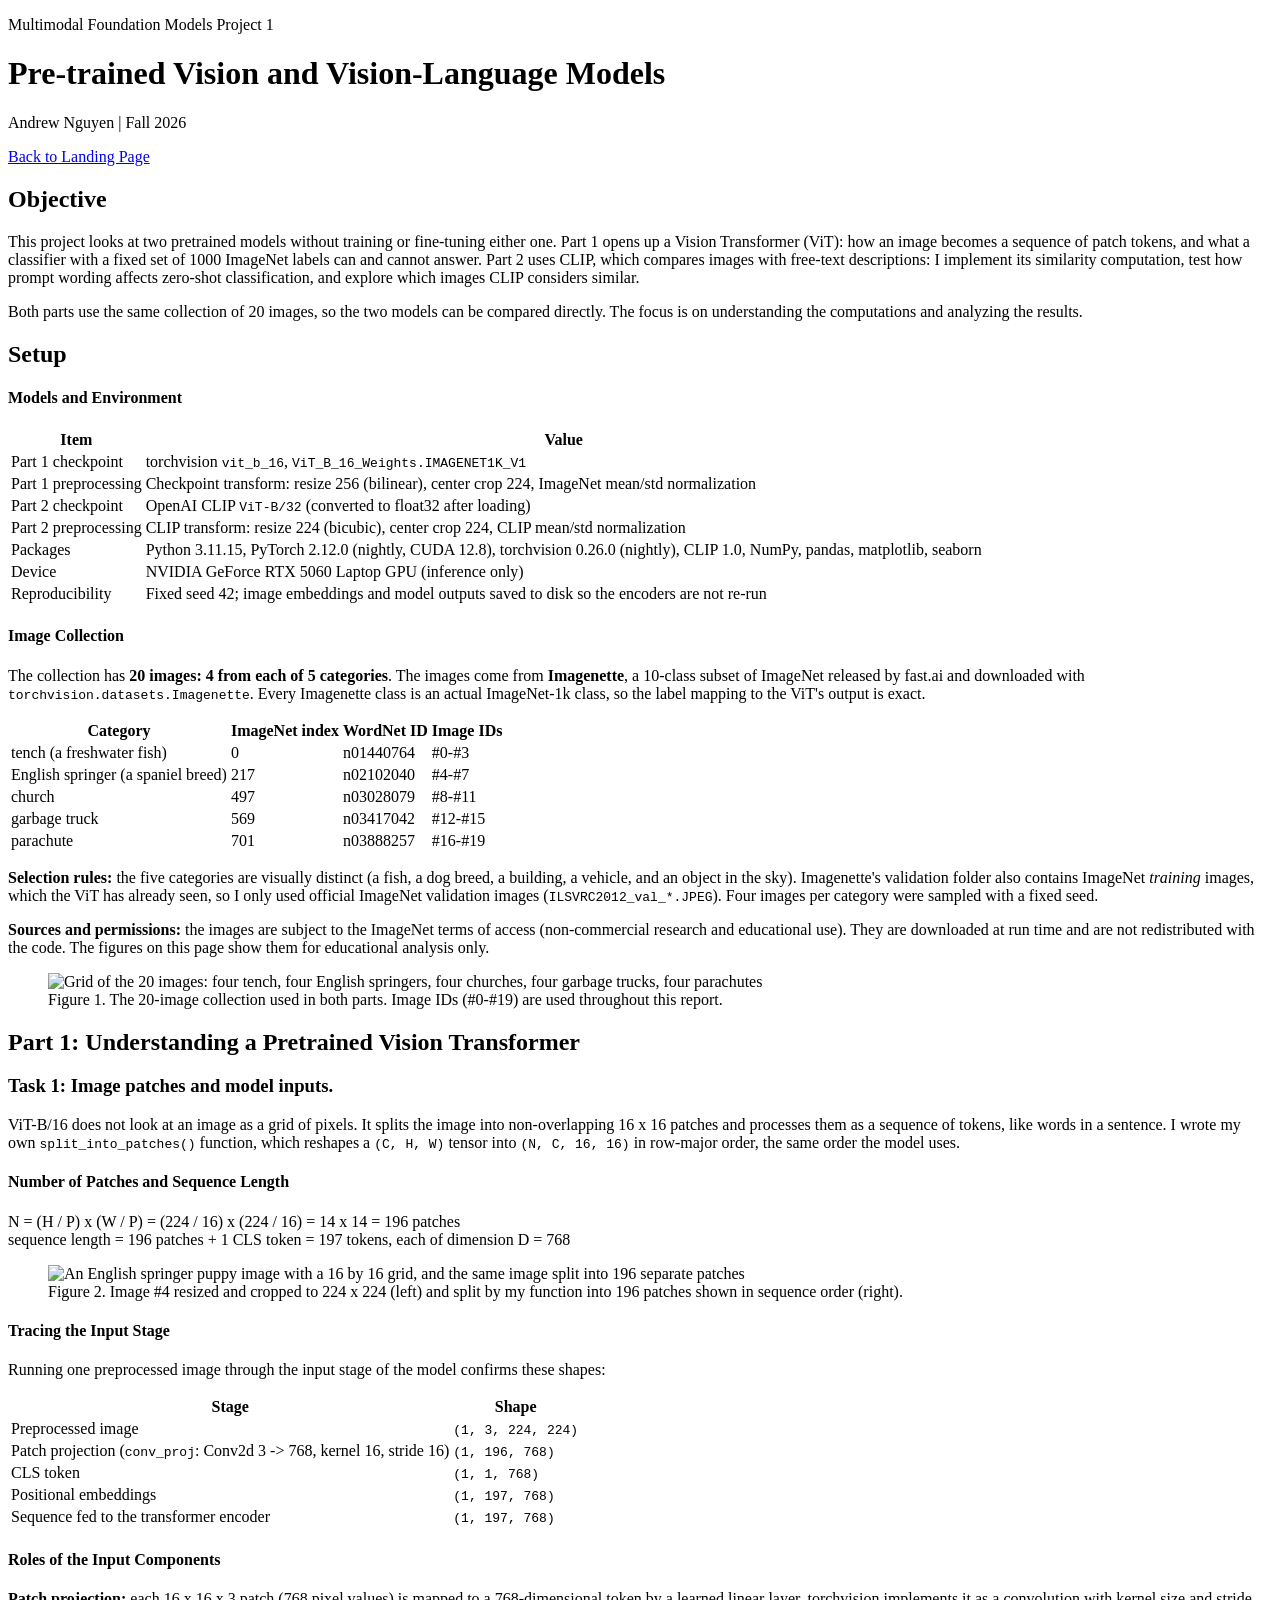
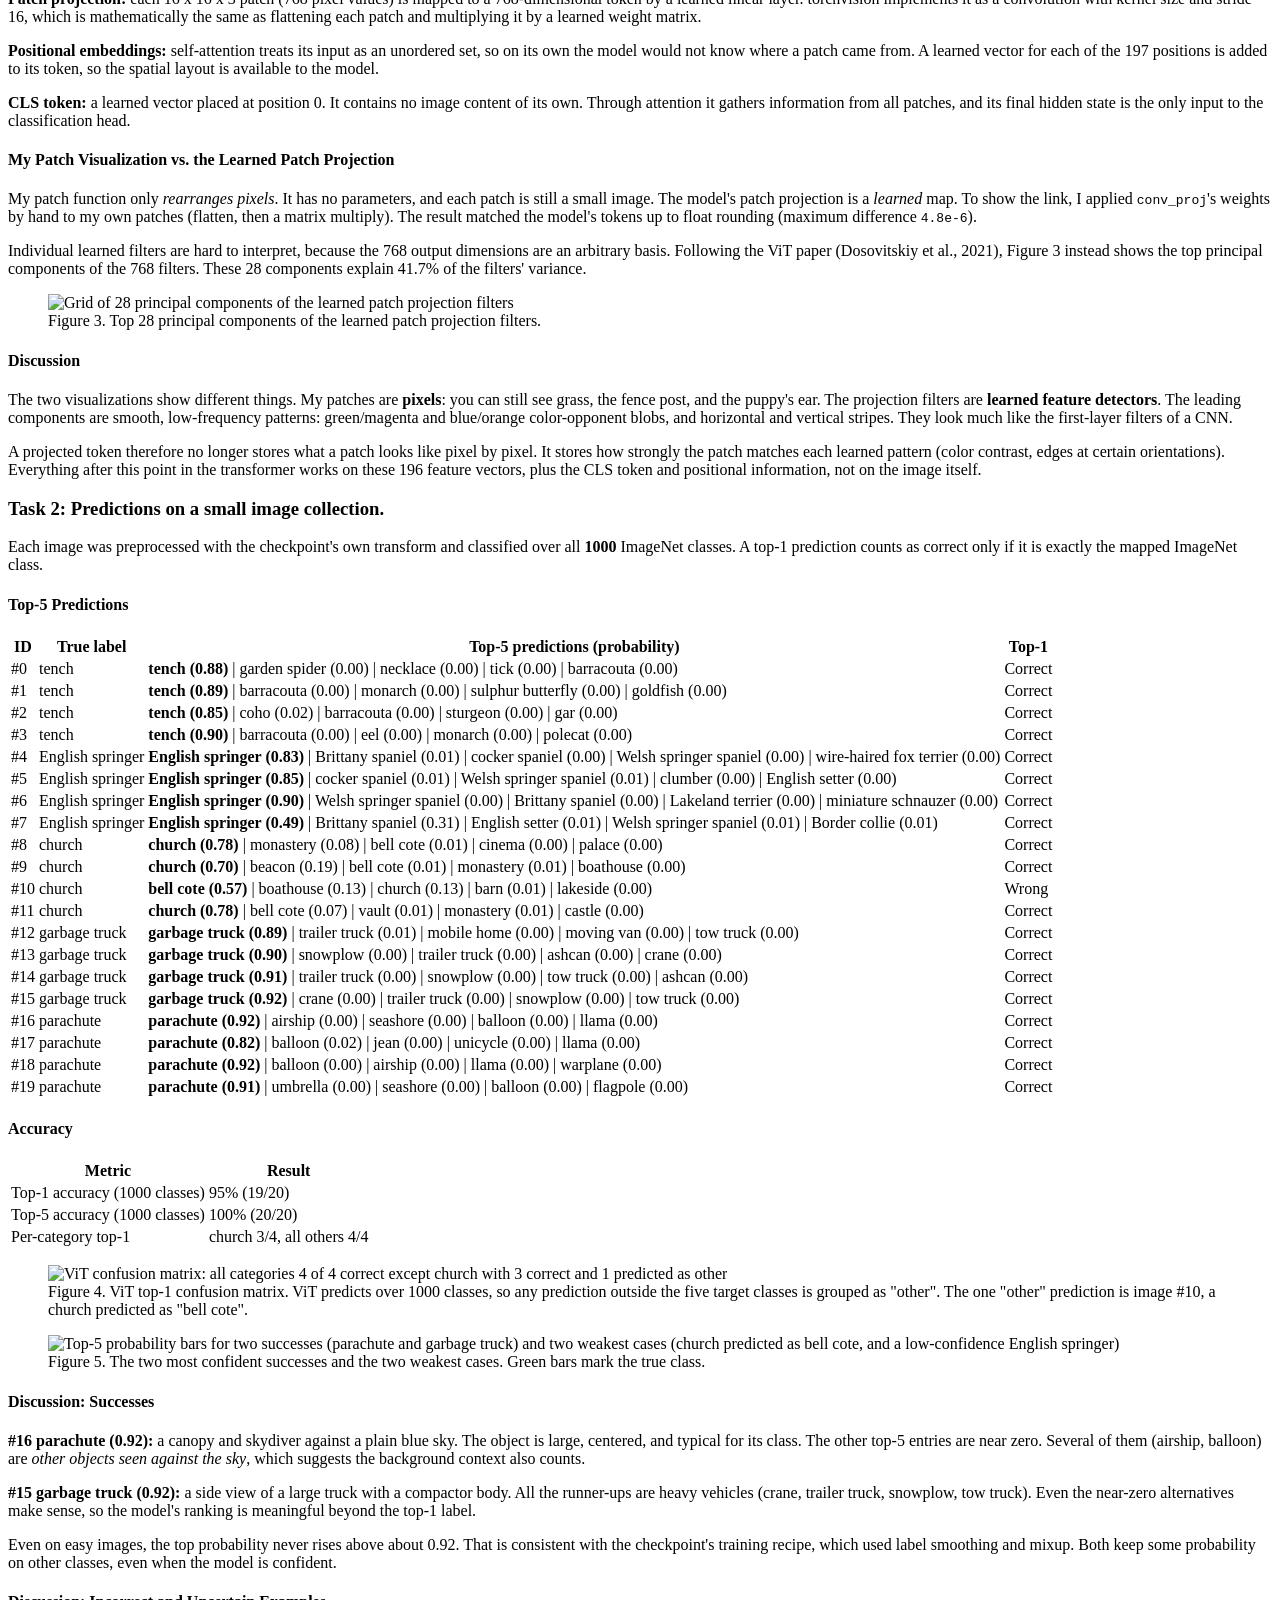
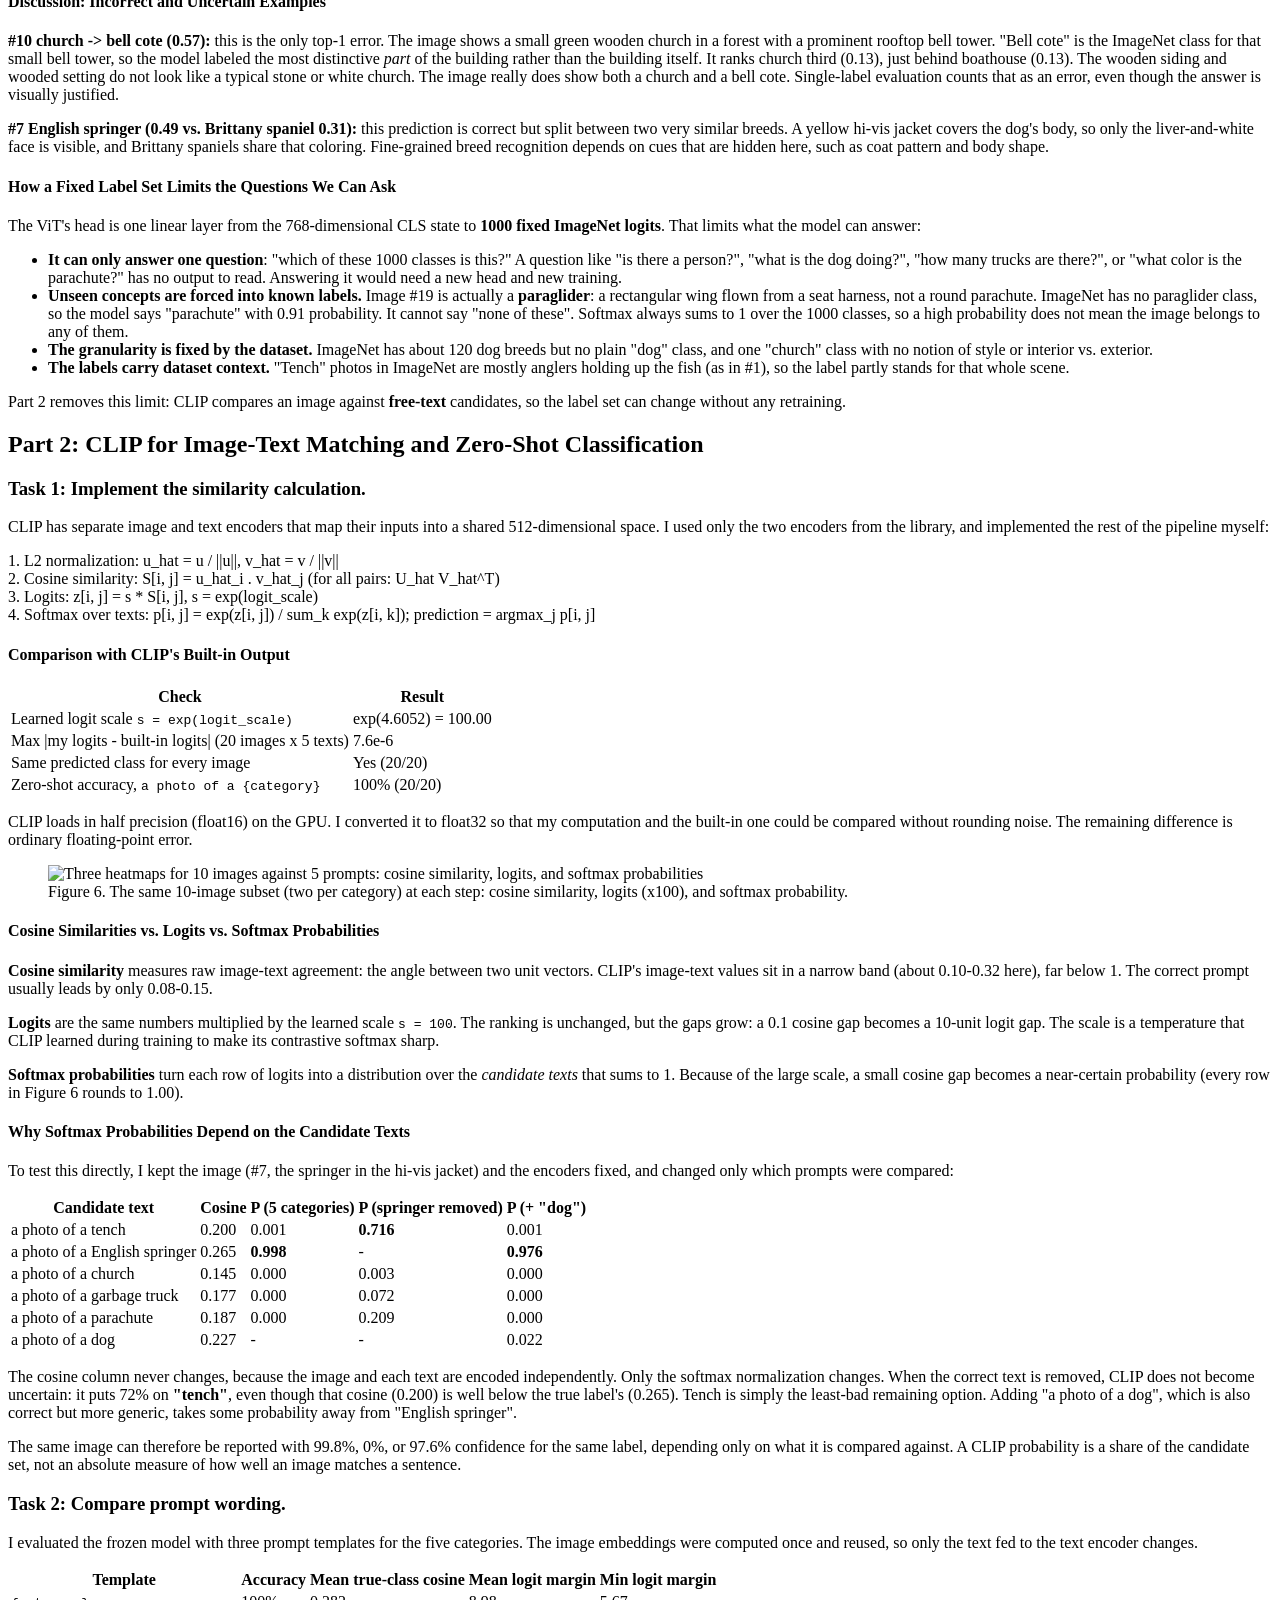
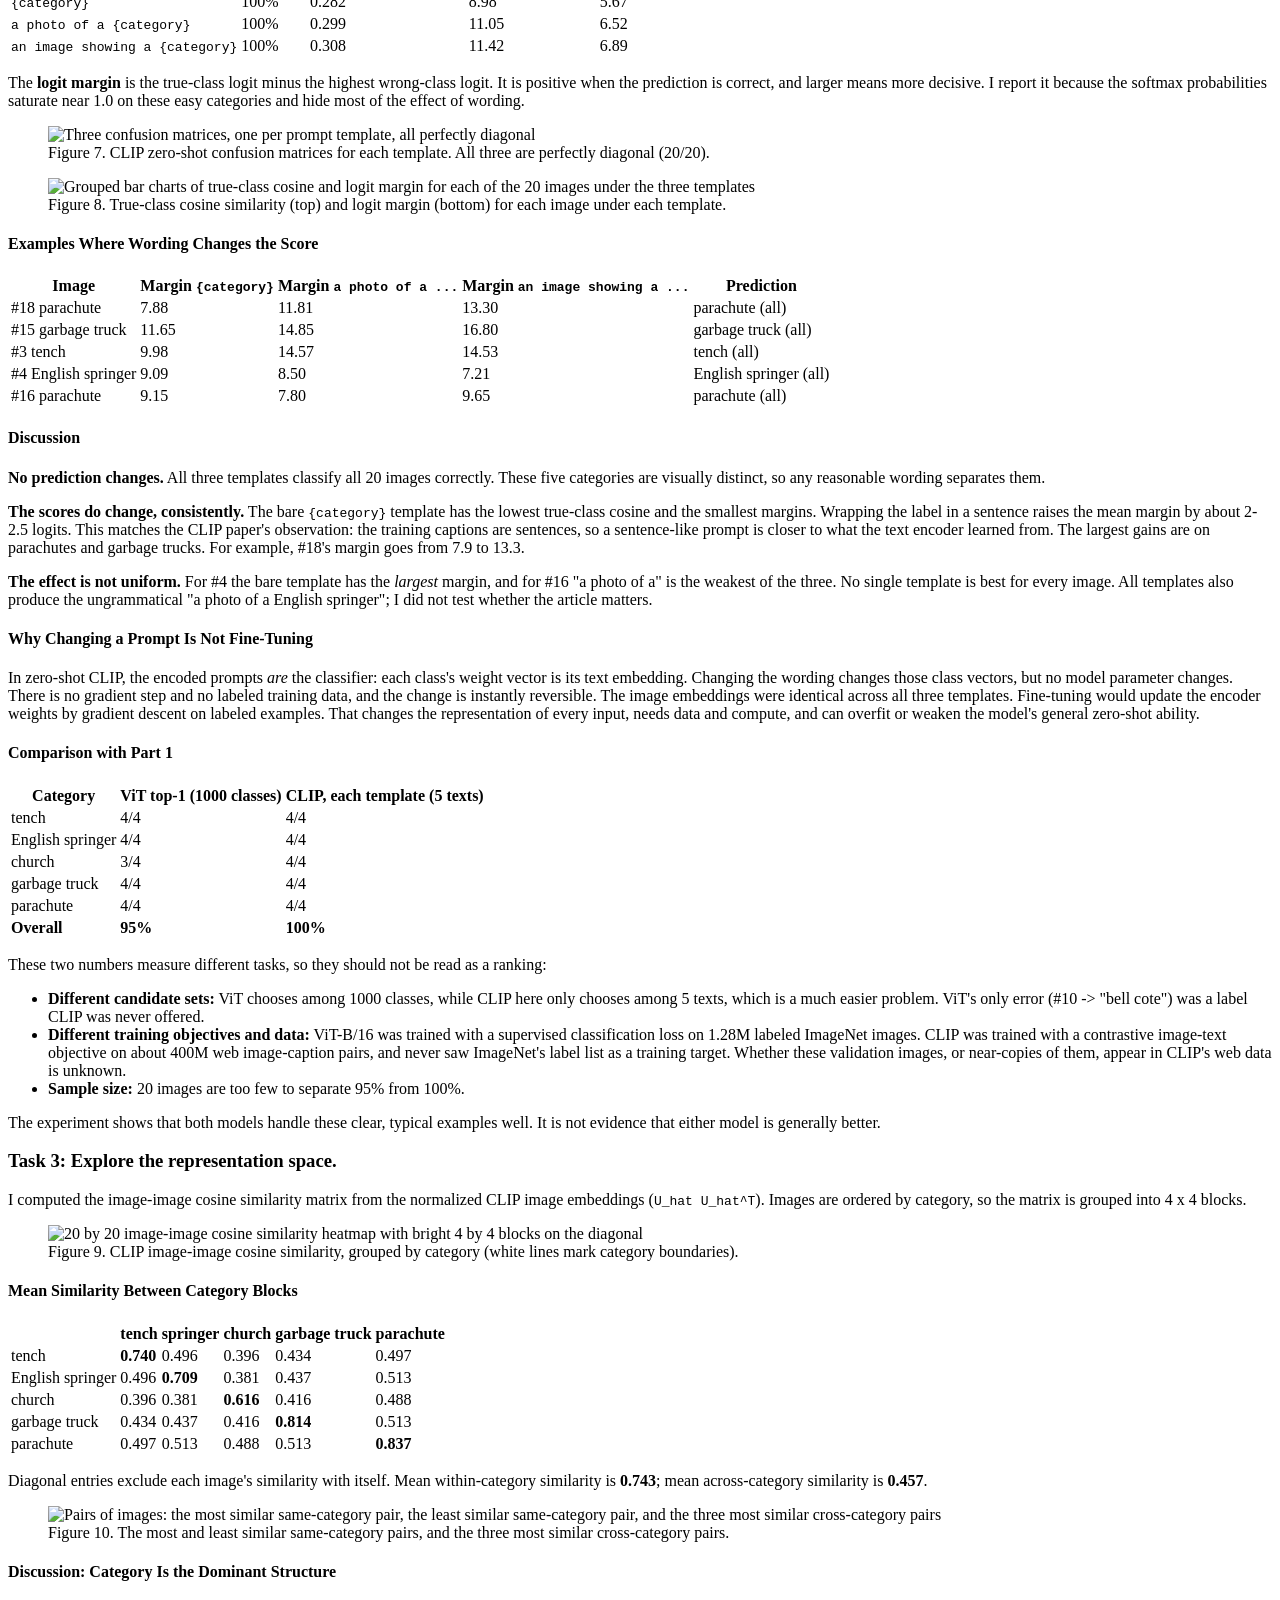
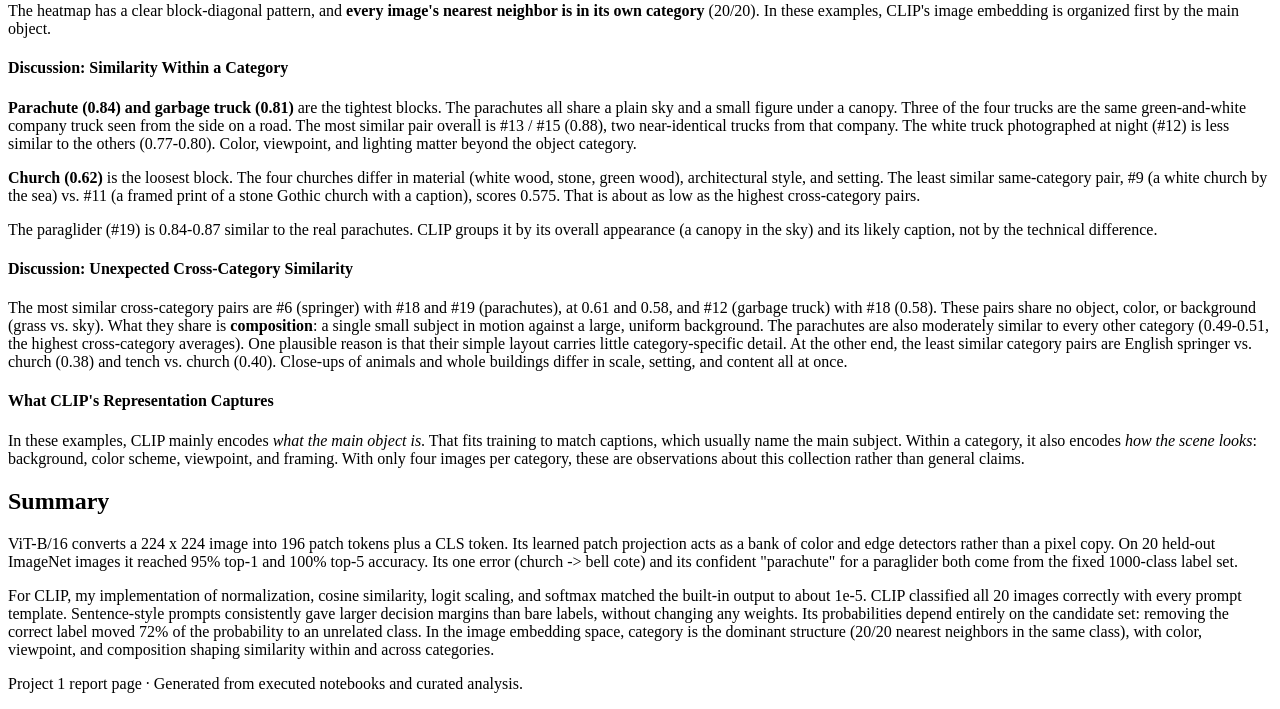
==== project1/index.html @ 9dd0fb94 "Create index.html" ====
<!DOCTYPE html>
<html lang="en">
<head>
<meta charset="UTF-8">
<meta name="viewport" content="width=device-width, initial-scale=1.0">
<title>Project 1 | Pre-trained Vision and Vision-Language Models</title>
<link rel="preconnect" href="https://fonts.googleapis.com">
<link rel="preconnect" href="https://fonts.gstatic.com" crossorigin>
<link href="https://fonts.googleapis.com/css2?family=Fraunces:opsz,wght@9..144,500;9..144,700&family=Source+Sans+3:wght@400;500;600&display=swap" rel="stylesheet">
<link rel="stylesheet" href="project1.css">
</head>
<body>

<header class="hero">
    <p class="eyebrow">Multimodal Foundation Models Project 1</p>
    <h1>Pre-trained Vision and Vision-Language Models</h1>
    <p class="subtitle">Andrew Nguyen | Fall 2026</p>
    <div class="hero-links">
        <a href="../index.html">Back to Landing Page</a>
    </div>
</header>

<main class="container">
    <section class="card lead-card">
        <h2>Objective</h2>
        <p>
            This project looks at two pretrained models without training or fine-tuning either one.
            Part 1 opens up a Vision Transformer (ViT): how an image becomes a sequence of patch tokens, and what a
            classifier with a fixed set of 1000 ImageNet labels can and cannot answer.
            Part 2 uses CLIP, which compares images with free-text descriptions: I implement its
            similarity computation, test how prompt wording affects zero-shot classification, and explore which
            images CLIP considers similar.
        </p>
        <p>
            Both parts use the same collection of 20 images, so the two models can be compared directly.
            The focus is on understanding the computations and analyzing the results.
        </p>
    </section>

    <section class="card">
        <h2>Setup</h2>

        <h4>Models and Environment</h4>
        <div class="table-scroll">
        <table>
            <thead>
                <tr><th>Item</th><th>Value</th></tr>
            </thead>
            <tbody>
                <tr><td>Part 1 checkpoint</td><td>torchvision <code>vit_b_16</code>, <code>ViT_B_16_Weights.IMAGENET1K_V1</code></td></tr>
                <tr><td>Part 1 preprocessing</td><td>Checkpoint transform: resize 256 (bilinear), center crop 224, ImageNet mean/std normalization</td></tr>
                <tr><td>Part 2 checkpoint</td><td>OpenAI CLIP <code>ViT-B/32</code> (converted to float32 after loading)</td></tr>
                <tr><td>Part 2 preprocessing</td><td>CLIP transform: resize 224 (bicubic), center crop 224, CLIP mean/std normalization</td></tr>
                <tr><td>Packages</td><td>Python 3.11.15, PyTorch 2.12.0 (nightly, CUDA 12.8), torchvision 0.26.0 (nightly), CLIP 1.0, NumPy, pandas, matplotlib, seaborn</td></tr>
                <tr><td>Device</td><td>NVIDIA GeForce RTX 5060 Laptop GPU (inference only)</td></tr>
                <tr><td>Reproducibility</td><td>Fixed seed 42; image embeddings and model outputs saved to disk so the encoders are not re-run</td></tr>
            </tbody>
        </table>
        </div>

        <h4>Image Collection</h4>
        <p>
            The collection has <strong>20 images: 4 from each of 5 categories</strong>. The images come from
            <strong>Imagenette</strong>, a 10-class subset of ImageNet released by fast.ai and downloaded with
            <code>torchvision.datasets.Imagenette</code>. Every Imagenette class is an actual ImageNet-1k class,
            so the label mapping to the ViT's output is exact.
        </p>
        <div class="table-scroll">
        <table>
            <thead>
                <tr><th>Category</th><th class="num">ImageNet index</th><th>WordNet ID</th><th>Image IDs</th></tr>
            </thead>
            <tbody>
                <tr><td>tench (a freshwater fish)</td><td class="num">0</td><td>n01440764</td><td>#0-#3</td></tr>
                <tr><td>English springer (a spaniel breed)</td><td class="num">217</td><td>n02102040</td><td>#4-#7</td></tr>
                <tr><td>church</td><td class="num">497</td><td>n03028079</td><td>#8-#11</td></tr>
                <tr><td>garbage truck</td><td class="num">569</td><td>n03417042</td><td>#12-#15</td></tr>
                <tr><td>parachute</td><td class="num">701</td><td>n03888257</td><td>#16-#19</td></tr>
            </tbody>
        </table>
        </div>
        <p>
            <strong>Selection rules:</strong> the five categories are visually distinct (a fish, a dog breed, a building,
            a vehicle, and an object in the sky). Imagenette's validation folder also contains ImageNet
            <em>training</em> images, which the ViT has already seen, so I only used official ImageNet validation
            images (<code>ILSVRC2012_val_*.JPEG</code>). Four images per category were sampled with a fixed seed.
        </p>
        <p>
            <strong>Sources and permissions:</strong> the images are subject to the ImageNet terms of access
            (non-commercial research and educational use). They are downloaded at run time and are not redistributed
            with the code. The figures on this page show them for educational analysis only.
        </p>
        <figure>
            <img src="images/collection.png" alt="Grid of the 20 images: four tench, four English springers, four churches, four garbage trucks, four parachutes">
            <figcaption>Figure 1. The 20-image collection used in both parts. Image IDs (#0-#19) are used throughout this report.</figcaption>
        </figure>
    </section>

    <section class="section-title">
        <h2>Part 1: Understanding a Pretrained Vision Transformer</h2>
    </section>

    <section class="card">
        <h3>Task 1: Image patches and model inputs.</h3>
        <p>
            ViT-B/16 does not look at an image as a grid of pixels. It splits the image into non-overlapping
            16 x 16 patches and processes them as a sequence of tokens, like words in a sentence.
            I wrote my own <code>split_into_patches()</code> function, which reshapes a <code>(C, H, W)</code> tensor
            into <code>(N, C, 16, 16)</code> in row-major order, the same order the model uses.
        </p>

        <h4>Number of Patches and Sequence Length</h4>
        <div class="equation">
            N = (H / P) x (W / P) = (224 / 16) x (224 / 16) = 14 x 14 = 196 patches<br>
            sequence length = 196 patches + 1 CLS token = 197 tokens, each of dimension D = 768
        </div>

        <figure>
            <img src="images/p1_patches.png" alt="An English springer puppy image with a 16 by 16 grid, and the same image split into 196 separate patches">
            <figcaption>Figure 2. Image #4 resized and cropped to 224 x 224 (left) and split by my function into 196 patches shown in sequence order (right).</figcaption>
        </figure>

        <h4>Tracing the Input Stage</h4>
        <p>
            Running one preprocessed image through the input stage of the model confirms these shapes:
        </p>
        <div class="table-scroll">
        <table>
            <thead><tr><th>Stage</th><th>Shape</th></tr></thead>
            <tbody>
                <tr><td>Preprocessed image</td><td><code>(1, 3, 224, 224)</code></td></tr>
                <tr><td>Patch projection (<code>conv_proj</code>: Conv2d 3 -> 768, kernel 16, stride 16)</td><td><code>(1, 196, 768)</code></td></tr>
                <tr><td>CLS token</td><td><code>(1, 1, 768)</code></td></tr>
                <tr><td>Positional embeddings</td><td><code>(1, 197, 768)</code></td></tr>
                <tr><td>Sequence fed to the transformer encoder</td><td><code>(1, 197, 768)</code></td></tr>
            </tbody>
        </table>
        </div>

        <h4>Roles of the Input Components</h4>
        <p>
            <strong>Patch projection:</strong> each 16 x 16 x 3 patch (768 pixel values) is mapped to a 768-dimensional
            token by a learned linear layer. torchvision implements it as a convolution with kernel size and stride 16, which is
            mathematically the same as flattening each patch and multiplying it by a learned weight matrix.
        </p>
        <p>
            <strong>Positional embeddings:</strong> self-attention treats its input as an unordered set, so on its own the
            model would not know where a patch came from. A learned vector for each of the 197 positions is added to its
            token, so the spatial layout is available to the model.
        </p>
        <p>
            <strong>CLS token:</strong> a learned vector placed at position 0. It contains no image content of its own.
            Through attention it gathers information from all patches, and its final hidden state is the only input to the
            classification head.
        </p>

        <h4>My Patch Visualization vs. the Learned Patch Projection</h4>
        <p>
            My patch function only <em>rearranges pixels</em>. It has no parameters, and each patch is still a small image.
            The model's patch projection is a <em>learned</em> map. To show the link, I applied <code>conv_proj</code>'s
            weights by hand to my own patches (flatten, then a matrix multiply). The result matched the model's tokens up
            to float rounding (maximum difference <code>4.8e-6</code>).
        </p>
        <p>
            Individual learned filters are hard to interpret, because the 768 output dimensions are an arbitrary basis.
            Following the ViT paper (Dosovitskiy et al., 2021), Figure 3 instead shows the top principal components of the
            768 filters. These 28 components explain 41.7% of the filters' variance.
        </p>
        <figure>
            <img src="images/p1_projection_pca.png" alt="Grid of 28 principal components of the learned patch projection filters">
            <figcaption>Figure 3. Top 28 principal components of the learned patch projection filters.</figcaption>
        </figure>

        <h4>Discussion</h4>
        <p>
            The two visualizations show different things. My patches are <strong>pixels</strong>: you can still see grass,
            the fence post, and the puppy's ear. The projection filters are <strong>learned feature detectors</strong>.
            The leading components are smooth, low-frequency patterns: green/magenta and blue/orange color-opponent blobs,
            and horizontal and vertical stripes. They look much like the first-layer filters of a CNN.
        </p>
        <p>
            A projected token therefore no longer stores what a patch looks like pixel by pixel. It stores how strongly
            the patch matches each learned pattern (color contrast, edges at certain orientations). Everything after this
            point in the transformer works on these 196 feature vectors, plus the CLS token and positional information,
            not on the image itself.
        </p>
    </section>

    <section class="card">
        <h3>Task 2: Predictions on a small image collection.</h3>
        <p>
            Each image was preprocessed with the checkpoint's own transform and classified over all <strong>1000</strong>
            ImageNet classes. A top-1 prediction counts as correct only if it is exactly the mapped ImageNet class.
        </p>

        <h4>Top-5 Predictions</h4>
        <div class="table-scroll">
        <table>
            <thead>
                <tr><th>ID</th><th>True label</th><th>Top-5 predictions (probability)</th><th>Top-1</th></tr>
            </thead>
            <tbody>
                <tr><td>#0</td><td>tench</td><td><strong>tench (0.88)</strong> | garden spider (0.00) | necklace (0.00) | tick (0.00) | barracouta (0.00)</td><td>Correct</td></tr>
                <tr><td>#1</td><td>tench</td><td><strong>tench (0.89)</strong> | barracouta (0.00) | monarch (0.00) | sulphur butterfly (0.00) | goldfish (0.00)</td><td>Correct</td></tr>
                <tr><td>#2</td><td>tench</td><td><strong>tench (0.85)</strong> | coho (0.02) | barracouta (0.00) | sturgeon (0.00) | gar (0.00)</td><td>Correct</td></tr>
                <tr><td>#3</td><td>tench</td><td><strong>tench (0.90)</strong> | barracouta (0.00) | eel (0.00) | monarch (0.00) | polecat (0.00)</td><td>Correct</td></tr>
                <tr><td>#4</td><td>English springer</td><td><strong>English springer (0.83)</strong> | Brittany spaniel (0.01) | cocker spaniel (0.00) | Welsh springer spaniel (0.00) | wire-haired fox terrier (0.00)</td><td>Correct</td></tr>
                <tr><td>#5</td><td>English springer</td><td><strong>English springer (0.85)</strong> | cocker spaniel (0.01) | Welsh springer spaniel (0.01) | clumber (0.00) | English setter (0.00)</td><td>Correct</td></tr>
                <tr><td>#6</td><td>English springer</td><td><strong>English springer (0.90)</strong> | Welsh springer spaniel (0.00) | Brittany spaniel (0.00) | Lakeland terrier (0.00) | miniature schnauzer (0.00)</td><td>Correct</td></tr>
                <tr class="highlight"><td>#7</td><td>English springer</td><td><strong>English springer (0.49)</strong> | Brittany spaniel (0.31) | English setter (0.01) | Welsh springer spaniel (0.01) | Border collie (0.01)</td><td>Correct</td></tr>
                <tr><td>#8</td><td>church</td><td><strong>church (0.78)</strong> | monastery (0.08) | bell cote (0.01) | cinema (0.00) | palace (0.00)</td><td>Correct</td></tr>
                <tr><td>#9</td><td>church</td><td><strong>church (0.70)</strong> | beacon (0.19) | bell cote (0.01) | monastery (0.01) | boathouse (0.00)</td><td>Correct</td></tr>
                <tr class="highlight"><td>#10</td><td>church</td><td><strong>bell cote (0.57)</strong> | boathouse (0.13) | church (0.13) | barn (0.01) | lakeside (0.00)</td><td>Wrong</td></tr>
                <tr><td>#11</td><td>church</td><td><strong>church (0.78)</strong> | bell cote (0.07) | vault (0.01) | monastery (0.01) | castle (0.00)</td><td>Correct</td></tr>
                <tr><td>#12</td><td>garbage truck</td><td><strong>garbage truck (0.89)</strong> | trailer truck (0.01) | mobile home (0.00) | moving van (0.00) | tow truck (0.00)</td><td>Correct</td></tr>
                <tr><td>#13</td><td>garbage truck</td><td><strong>garbage truck (0.90)</strong> | snowplow (0.00) | trailer truck (0.00) | ashcan (0.00) | crane (0.00)</td><td>Correct</td></tr>
                <tr><td>#14</td><td>garbage truck</td><td><strong>garbage truck (0.91)</strong> | trailer truck (0.00) | snowplow (0.00) | tow truck (0.00) | ashcan (0.00)</td><td>Correct</td></tr>
                <tr><td>#15</td><td>garbage truck</td><td><strong>garbage truck (0.92)</strong> | crane (0.00) | trailer truck (0.00) | snowplow (0.00) | tow truck (0.00)</td><td>Correct</td></tr>
                <tr><td>#16</td><td>parachute</td><td><strong>parachute (0.92)</strong> | airship (0.00) | seashore (0.00) | balloon (0.00) | llama (0.00)</td><td>Correct</td></tr>
                <tr><td>#17</td><td>parachute</td><td><strong>parachute (0.82)</strong> | balloon (0.02) | jean (0.00) | unicycle (0.00) | llama (0.00)</td><td>Correct</td></tr>
                <tr><td>#18</td><td>parachute</td><td><strong>parachute (0.92)</strong> | balloon (0.00) | airship (0.00) | llama (0.00) | warplane (0.00)</td><td>Correct</td></tr>
                <tr><td>#19</td><td>parachute</td><td><strong>parachute (0.91)</strong> | umbrella (0.00) | seashore (0.00) | balloon (0.00) | flagpole (0.00)</td><td>Correct</td></tr>
            </tbody>
        </table>
        </div>

        <h4>Accuracy</h4>
        <div class="table-scroll">
        <table>
            <thead><tr><th>Metric</th><th class="num">Result</th></tr></thead>
            <tbody>
                <tr><td>Top-1 accuracy (1000 classes)</td><td class="num">95% (19/20)</td></tr>
                <tr><td>Top-5 accuracy (1000 classes)</td><td class="num">100% (20/20)</td></tr>
                <tr><td>Per-category top-1</td><td class="num">church 3/4, all others 4/4</td></tr>
            </tbody>
        </table>
        </div>

        <figure class="narrow">
            <img src="images/p1_confusion_matrix.png" alt="ViT confusion matrix: all categories 4 of 4 correct except church with 3 correct and 1 predicted as other">
            <figcaption>Figure 4. ViT top-1 confusion matrix. ViT predicts over 1000 classes, so any prediction outside the five target classes is grouped as "other". The one "other" prediction is image #10, a church predicted as "bell cote".</figcaption>
        </figure>

        <figure>
            <img src="images/p1_examples.png" alt="Top-5 probability bars for two successes (parachute and garbage truck) and two weakest cases (church predicted as bell cote, and a low-confidence English springer)">
            <figcaption>Figure 5. The two most confident successes and the two weakest cases. Green bars mark the true class.</figcaption>
        </figure>

        <h4>Discussion: Successes</h4>
        <p>
            <strong>#16 parachute (0.92):</strong> a canopy and skydiver against a plain blue sky. The object is large,
            centered, and typical for its class. The other top-5 entries are near zero. Several of them (airship, balloon)
            are <em>other objects seen against the sky</em>, which suggests the background context also counts.
        </p>
        <p>
            <strong>#15 garbage truck (0.92):</strong> a side view of a large truck with a compactor body. All the runner-ups are
            heavy vehicles (crane, trailer truck, snowplow, tow truck). Even the near-zero alternatives make sense, so the
            model's ranking is meaningful beyond the top-1 label.
        </p>
        <p>
            Even on easy images, the top probability never rises above about 0.92. That is consistent with the
            checkpoint's training recipe, which used label smoothing and mixup. Both keep some probability on other classes,
            even when the model is confident.
        </p>

        <h4>Discussion: Incorrect and Uncertain Examples</h4>
        <p>
            <strong>#10 church -> bell cote (0.57):</strong> this is the only top-1 error. The image shows a small green wooden church
            in a forest with a prominent rooftop bell tower. "Bell cote" is the ImageNet class for that small bell tower, so the
            model labeled the most distinctive <em>part</em> of the building rather than the building itself. It ranks church third
            (0.13), just behind boathouse (0.13). The wooden siding and wooded setting do not look like a typical stone or white
            church. The image really does show both a church and a bell cote. Single-label evaluation counts that as an error,
            even though the answer is visually justified.
        </p>
        <p>
            <strong>#7 English springer (0.49 vs. Brittany spaniel 0.31):</strong> this prediction is correct but split between two
            very similar breeds. A yellow hi-vis jacket covers the dog's body, so only the liver-and-white face is visible, and
            Brittany spaniels share that coloring. Fine-grained breed recognition depends on cues that are hidden here, such as
            coat pattern and body shape.
        </p>

        <h4>How a Fixed Label Set Limits the Questions We Can Ask</h4>
        <p>
            The ViT's head is one linear layer from the 768-dimensional CLS state to <strong>1000 fixed ImageNet logits</strong>.
            That limits what the model can answer:
        </p>
        <ul>
            <li>
                <strong>It can only answer one question</strong>: "which of these 1000 classes is this?" A question like "is there a
                person?", "what is the dog doing?", "how many trucks are there?", or "what color is the parachute?" has no
                output to read. Answering it would need a new head and new training.
            </li>
            <li>
                <strong>Unseen concepts are forced into known labels.</strong> Image #19 is actually a <strong>paraglider</strong>:
                a rectangular wing flown from a seat harness, not a round parachute. ImageNet has no paraglider class, so the
                model says "parachute" with 0.91 probability. It cannot say "none of these". Softmax always sums to 1 over the
                1000 classes, so a high probability does not mean the image belongs to any of them.
            </li>
            <li>
                <strong>The granularity is fixed by the dataset.</strong> ImageNet has about 120 dog breeds but no plain "dog" class,
                and one "church" class with no notion of style or interior vs. exterior.
            </li>
            <li>
                <strong>The labels carry dataset context.</strong> "Tench" photos in ImageNet are mostly anglers holding up the fish
                (as in #1), so the label partly stands for that whole scene.
            </li>
        </ul>
        <p>
            Part 2 removes this limit: CLIP compares an image against <strong>free-text</strong> candidates, so the label set can
            change without any retraining.
        </p>
    </section>

    <section class="section-title">
        <h2>Part 2: CLIP for Image-Text Matching and Zero-Shot Classification</h2>
    </section>

    <section class="card">
        <h3>Task 1: Implement the similarity calculation.</h3>
        <p>
            CLIP has separate image and text encoders that map their inputs into a shared 512-dimensional space.
            I used only the two encoders from the library, and implemented the rest of the pipeline myself:
        </p>
        <div class="equation">
            1. L2 normalization:   u_hat = u / ||u||,   v_hat = v / ||v||<br>
            2. Cosine similarity:  S[i, j] = u_hat_i . v_hat_j      (for all pairs: U_hat V_hat^T)<br>
            3. Logits:             z[i, j] = s * S[i, j],   s = exp(logit_scale)<br>
            4. Softmax over texts: p[i, j] = exp(z[i, j]) / sum_k exp(z[i, k]);   prediction = argmax_j p[i, j]
        </div>

        <h4>Comparison with CLIP's Built-in Output</h4>
        <div class="table-scroll">
        <table>
            <thead><tr><th>Check</th><th class="num">Result</th></tr></thead>
            <tbody>
                <tr><td>Learned logit scale <code>s = exp(logit_scale)</code></td><td class="num">exp(4.6052) = 100.00</td></tr>
                <tr><td>Max |my logits - built-in logits| (20 images x 5 texts)</td><td class="num">7.6e-6</td></tr>
                <tr><td>Same predicted class for every image</td><td class="num">Yes (20/20)</td></tr>
                <tr><td>Zero-shot accuracy, <code>a photo of a {category}</code></td><td class="num">100% (20/20)</td></tr>
            </tbody>
        </table>
        </div>
        <p>
            CLIP loads in half precision (float16) on the GPU. I converted it to float32 so that my computation and the built-in
            one could be compared without rounding noise. The remaining difference is ordinary floating-point error.
        </p>

        <figure>
            <img src="images/p2_score_heatmaps.png" alt="Three heatmaps for 10 images against 5 prompts: cosine similarity, logits, and softmax probabilities">
            <figcaption>Figure 6. The same 10-image subset (two per category) at each step: cosine similarity, logits (x100), and softmax probability.</figcaption>
        </figure>

        <h4>Cosine Similarities vs. Logits vs. Softmax Probabilities</h4>
        <p>
            <strong>Cosine similarity</strong> measures raw image-text agreement: the angle between two unit vectors. CLIP's
            image-text values sit in a narrow band (about 0.10-0.32 here), far below 1. The correct prompt usually leads by only
            0.08-0.15.
        </p>
        <p>
            <strong>Logits</strong> are the same numbers multiplied by the learned scale <code>s = 100</code>. The ranking is
            unchanged, but the gaps grow: a 0.1 cosine gap becomes a 10-unit logit gap. The scale is a temperature that CLIP learned
            during training to make its contrastive softmax sharp.
        </p>
        <p>
            <strong>Softmax probabilities</strong> turn each row of logits into a distribution over the <em>candidate texts</em> that
            sums to 1. Because of the large scale, a small cosine gap becomes a near-certain probability (every row in Figure 6
            rounds to 1.00).
        </p>

        <h4>Why Softmax Probabilities Depend on the Candidate Texts</h4>
        <p>
            To test this directly, I kept the image (#7, the springer in the hi-vis jacket) and the encoders fixed, and changed
            only which prompts were compared:
        </p>
        <div class="table-scroll">
        <table>
            <thead>
                <tr><th>Candidate text</th><th class="num">Cosine</th><th class="num">P (5 categories)</th><th class="num">P (springer removed)</th><th class="num">P (+ "dog")</th></tr>
            </thead>
            <tbody>
                <tr><td>a photo of a tench</td><td class="num">0.200</td><td class="num">0.001</td><td class="num"><strong>0.716</strong></td><td class="num">0.001</td></tr>
                <tr class="highlight"><td>a photo of a English springer</td><td class="num">0.265</td><td class="num"><strong>0.998</strong></td><td class="num">-</td><td class="num"><strong>0.976</strong></td></tr>
                <tr><td>a photo of a church</td><td class="num">0.145</td><td class="num">0.000</td><td class="num">0.003</td><td class="num">0.000</td></tr>
                <tr><td>a photo of a garbage truck</td><td class="num">0.177</td><td class="num">0.000</td><td class="num">0.072</td><td class="num">0.000</td></tr>
                <tr><td>a photo of a parachute</td><td class="num">0.187</td><td class="num">0.000</td><td class="num">0.209</td><td class="num">0.000</td></tr>
                <tr><td>a photo of a dog</td><td class="num">0.227</td><td class="num">-</td><td class="num">-</td><td class="num">0.022</td></tr>
            </tbody>
        </table>
        </div>
        <p>
            The cosine column never changes, because the image and each text are encoded independently. Only the softmax
            normalization changes. When the correct text is removed, CLIP does not become uncertain: it puts 72% on
            <strong>"tench"</strong>, even though that cosine (0.200) is well below the true label's (0.265). Tench is simply the
            least-bad remaining option. Adding "a photo of a dog", which is also correct but more generic, takes some probability
            away from "English springer".
        </p>
        <p>
            The same image can therefore be reported with 99.8%, 0%, or 97.6% confidence for the same label, depending only on what
            it is compared against. A CLIP probability is a share of the candidate set, not an absolute measure of how well an image
            matches a sentence.
        </p>
    </section>

    <section class="card">
        <h3>Task 2: Compare prompt wording.</h3>
        <p>
            I evaluated the frozen model with three prompt templates for the five categories. The image embeddings were computed
            once and reused, so only the text fed to the text encoder changes.
        </p>

        <div class="table-scroll">
        <table>
            <thead>
                <tr><th>Template</th><th class="num">Accuracy</th><th class="num">Mean true-class cosine</th><th class="num">Mean logit margin</th><th class="num">Min logit margin</th></tr>
            </thead>
            <tbody>
                <tr><td><code>{category}</code></td><td class="num">100%</td><td class="num">0.282</td><td class="num">8.98</td><td class="num">5.67</td></tr>
                <tr><td><code>a photo of a {category}</code></td><td class="num">100%</td><td class="num">0.299</td><td class="num">11.05</td><td class="num">6.52</td></tr>
                <tr><td><code>an image showing a {category}</code></td><td class="num">100%</td><td class="num">0.308</td><td class="num">11.42</td><td class="num">6.89</td></tr>
            </tbody>
        </table>
        </div>
        <p>
            The <strong>logit margin</strong> is the true-class logit minus the highest wrong-class logit. It is positive when
            the prediction is correct, and larger means more decisive. I report it because the softmax probabilities saturate
            near 1.0 on these easy categories and hide most of the effect of wording.
        </p>

        <figure>
            <img src="images/p2_prompt_confusion.png" alt="Three confusion matrices, one per prompt template, all perfectly diagonal">
            <figcaption>Figure 7. CLIP zero-shot confusion matrices for each template. All three are perfectly diagonal (20/20).</figcaption>
        </figure>

        <figure>
            <img src="images/p2_prompt_scores.png" alt="Grouped bar charts of true-class cosine and logit margin for each of the 20 images under the three templates">
            <figcaption>Figure 8. True-class cosine similarity (top) and logit margin (bottom) for each image under each template.</figcaption>
        </figure>

        <h4>Examples Where Wording Changes the Score</h4>
        <div class="table-scroll">
        <table>
            <thead>
                <tr><th>Image</th><th class="num">Margin <code>{category}</code></th><th class="num">Margin <code>a photo of a ...</code></th><th class="num">Margin <code>an image showing a ...</code></th><th>Prediction</th></tr>
            </thead>
            <tbody>
                <tr><td>#18 parachute</td><td class="num">7.88</td><td class="num">11.81</td><td class="num">13.30</td><td>parachute (all)</td></tr>
                <tr><td>#15 garbage truck</td><td class="num">11.65</td><td class="num">14.85</td><td class="num">16.80</td><td>garbage truck (all)</td></tr>
                <tr><td>#3 tench</td><td class="num">9.98</td><td class="num">14.57</td><td class="num">14.53</td><td>tench (all)</td></tr>
                <tr><td>#4 English springer</td><td class="num">9.09</td><td class="num">8.50</td><td class="num">7.21</td><td>English springer (all)</td></tr>
                <tr><td>#16 parachute</td><td class="num">9.15</td><td class="num">7.80</td><td class="num">9.65</td><td>parachute (all)</td></tr>
            </tbody>
        </table>
        </div>

        <h4>Discussion</h4>
        <p>
            <strong>No prediction changes.</strong> All three templates classify all 20 images correctly. These five categories are
            visually distinct, so any reasonable wording separates them.
        </p>
        <p>
            <strong>The scores do change, consistently.</strong> The bare <code>{category}</code> template has the lowest true-class
            cosine and the smallest margins. Wrapping the label in a sentence raises the mean margin by about 2-2.5 logits.
            This matches the CLIP paper's observation: the training captions are sentences, so a sentence-like prompt is closer
            to what the text encoder learned from. The largest gains are on parachutes and garbage trucks. For example, #18's
            margin goes from 7.9 to 13.3.
        </p>
        <p>
            <strong>The effect is not uniform.</strong> For #4 the bare template has the <em>largest</em> margin, and for #16
            "a photo of a" is the weakest of the three. No single template is best for every image. All templates also produce
            the ungrammatical "a photo of a English springer"; I did not test whether the article matters.
        </p>

        <h4>Why Changing a Prompt Is Not Fine-Tuning</h4>
        <p>
            In zero-shot CLIP, the encoded prompts <em>are</em> the classifier: each class's weight vector is its text embedding.
            Changing the wording changes those class vectors, but no model parameter changes. There is no gradient step and no
            labeled training data, and the change is instantly reversible. The image embeddings were identical across all three
            templates. Fine-tuning would update the encoder weights by gradient descent on labeled examples. That changes the
            representation of every input, needs data and compute, and can overfit or weaken the model's general zero-shot ability.
        </p>

        <h4>Comparison with Part 1</h4>
        <div class="table-scroll">
        <table>
            <thead>
                <tr><th>Category</th><th class="num">ViT top-1 (1000 classes)</th><th class="num">CLIP, each template (5 texts)</th></tr>
            </thead>
            <tbody>
                <tr><td>tench</td><td class="num">4/4</td><td class="num">4/4</td></tr>
                <tr><td>English springer</td><td class="num">4/4</td><td class="num">4/4</td></tr>
                <tr class="highlight"><td>church</td><td class="num">3/4</td><td class="num">4/4</td></tr>
                <tr><td>garbage truck</td><td class="num">4/4</td><td class="num">4/4</td></tr>
                <tr><td>parachute</td><td class="num">4/4</td><td class="num">4/4</td></tr>
                <tr><td><strong>Overall</strong></td><td class="num"><strong>95%</strong></td><td class="num"><strong>100%</strong></td></tr>
            </tbody>
        </table>
        </div>
        <p>
            These two numbers measure different tasks, so they should not be read as a ranking:
        </p>
        <ul>
            <li>
                <strong>Different candidate sets:</strong> ViT chooses among 1000 classes, while CLIP here only chooses among 5 texts,
                which is a much easier problem. ViT's only error (#10 -> "bell cote") was a label CLIP was never offered.
            </li>
            <li>
                <strong>Different training objectives and data:</strong> ViT-B/16 was trained with a supervised classification loss
                on 1.28M labeled ImageNet images. CLIP was trained with a contrastive image-text objective on about 400M web
                image-caption pairs, and never saw ImageNet's label list as a training target. Whether these validation images, or
                near-copies of them, appear in CLIP's web data is unknown.
            </li>
            <li>
                <strong>Sample size:</strong> 20 images are too few to separate 95% from 100%.
            </li>
        </ul>
        <p>
            The experiment shows that both models handle these clear, typical examples well. It is not evidence that either model
            is generally better.
        </p>
    </section>

    <section class="card">
        <h3>Task 3: Explore the representation space.</h3>
        <p>
            I computed the image-image cosine similarity matrix from the normalized CLIP image embeddings
            (<code>U_hat U_hat^T</code>). Images are ordered by category, so the matrix is grouped into 4 x 4 blocks.
        </p>

        <figure>
            <img src="images/p2_image_image_heatmap.png" alt="20 by 20 image-image cosine similarity heatmap with bright 4 by 4 blocks on the diagonal">
            <figcaption>Figure 9. CLIP image-image cosine similarity, grouped by category (white lines mark category boundaries).</figcaption>
        </figure>

        <h4>Mean Similarity Between Category Blocks</h4>
        <div class="table-scroll">
        <table>
            <thead>
                <tr><th></th><th class="num">tench</th><th class="num">springer</th><th class="num">church</th><th class="num">garbage truck</th><th class="num">parachute</th></tr>
            </thead>
            <tbody>
                <tr><td>tench</td><td class="num"><strong>0.740</strong></td><td class="num">0.496</td><td class="num">0.396</td><td class="num">0.434</td><td class="num">0.497</td></tr>
                <tr><td>English springer</td><td class="num">0.496</td><td class="num"><strong>0.709</strong></td><td class="num">0.381</td><td class="num">0.437</td><td class="num">0.513</td></tr>
                <tr><td>church</td><td class="num">0.396</td><td class="num">0.381</td><td class="num"><strong>0.616</strong></td><td class="num">0.416</td><td class="num">0.488</td></tr>
                <tr><td>garbage truck</td><td class="num">0.434</td><td class="num">0.437</td><td class="num">0.416</td><td class="num"><strong>0.814</strong></td><td class="num">0.513</td></tr>
                <tr><td>parachute</td><td class="num">0.497</td><td class="num">0.513</td><td class="num">0.488</td><td class="num">0.513</td><td class="num"><strong>0.837</strong></td></tr>
            </tbody>
        </table>
        </div>
        <p>
            Diagonal entries exclude each image's similarity with itself. Mean within-category similarity is <strong>0.743</strong>;
            mean across-category similarity is <strong>0.457</strong>.
        </p>

        <figure class="narrow">
            <img src="images/p2_image_pairs.png" alt="Pairs of images: the most similar same-category pair, the least similar same-category pair, and the three most similar cross-category pairs">
            <figcaption>Figure 10. The most and least similar same-category pairs, and the three most similar cross-category pairs.</figcaption>
        </figure>

        <h4>Discussion: Category Is the Dominant Structure</h4>
        <p>
            The heatmap has a clear block-diagonal pattern, and <strong>every image's nearest neighbor is in its own category</strong>
            (20/20). In these examples, CLIP's image embedding is organized first by the main object.
        </p>

        <h4>Discussion: Similarity Within a Category</h4>
        <p>
            <strong>Parachute (0.84) and garbage truck (0.81)</strong> are the tightest blocks. The parachutes all share a plain sky
            and a small figure under a canopy. Three of the four trucks are the same green-and-white company truck seen from the
            side on a road. The most similar pair overall is #13 / #15 (0.88), two near-identical trucks from that company. The white
            truck photographed at night (#12) is less similar to the others (0.77-0.80). Color, viewpoint, and lighting matter beyond
            the object category.
        </p>
        <p>
            <strong>Church (0.62)</strong> is the loosest block. The four churches differ in material (white wood, stone, green wood),
            architectural style, and setting. The least similar same-category pair, #9 (a white church by the sea) vs. #11
            (a framed print of a stone Gothic church with a caption), scores 0.575. That is about as low as the highest
            cross-category pairs.
        </p>
        <p>
            The paraglider (#19) is 0.84-0.87 similar to the real parachutes. CLIP groups it by its overall appearance (a canopy in
            the sky) and its likely caption, not by the technical difference.
        </p>

        <h4>Discussion: Unexpected Cross-Category Similarity</h4>
        <p>
            The most similar cross-category pairs are #6 (springer) with #18 and #19 (parachutes), at 0.61 and 0.58, and #12
            (garbage truck) with #18 (0.58). These pairs share no object, color, or background (grass vs. sky). What they share is
            <strong>composition</strong>: a single small subject in motion against a large, uniform background. The parachutes are
            also moderately similar to every other category (0.49-0.51, the highest cross-category averages). One plausible reason is
            that their simple layout carries little category-specific detail. At the other end, the least similar category pairs are
            English springer vs. church (0.38) and tench vs. church (0.40). Close-ups of animals and whole buildings differ in scale,
            setting, and content all at once.
        </p>

        <h4>What CLIP's Representation Captures</h4>
        <p>
            In these examples, CLIP mainly encodes <em>what the main object is</em>. That fits training to match captions, which
            usually name the main subject. Within a category, it also encodes <em>how the scene looks</em>: background, color scheme,
            viewpoint, and framing. With only four images per category, these are observations about this collection rather than
            general claims.
        </p>
    </section>

    <section class="card">
        <h2>Summary</h2>
        <p>
            ViT-B/16 converts a 224 x 224 image into 196 patch tokens plus a CLS token. Its learned patch projection acts as a bank of
            color and edge detectors rather than a pixel copy. On 20 held-out ImageNet images it reached 95% top-1 and 100% top-5
            accuracy. Its one error (church -> bell cote) and its confident "parachute" for a paraglider both come from the fixed
            1000-class label set.
        </p>
        <p>
            For CLIP, my implementation of normalization, cosine similarity, logit scaling, and softmax matched the built-in output to
            about 1e-5. CLIP classified all 20 images correctly with every prompt template. Sentence-style prompts consistently gave
            larger decision margins than bare labels, without changing any weights. Its probabilities depend entirely on the candidate
            set: removing the correct label moved 72% of the probability to an unrelated class. In the image embedding space,
            category is the dominant structure (20/20 nearest neighbors in the same class), with color, viewpoint, and composition
            shaping similarity within and across categories.
        </p>
    </section>
</main>

<footer class="site-footer">
    <p>Project 1 report page · Generated from executed notebooks and curated analysis.</p>
</footer>

</body>
</html>
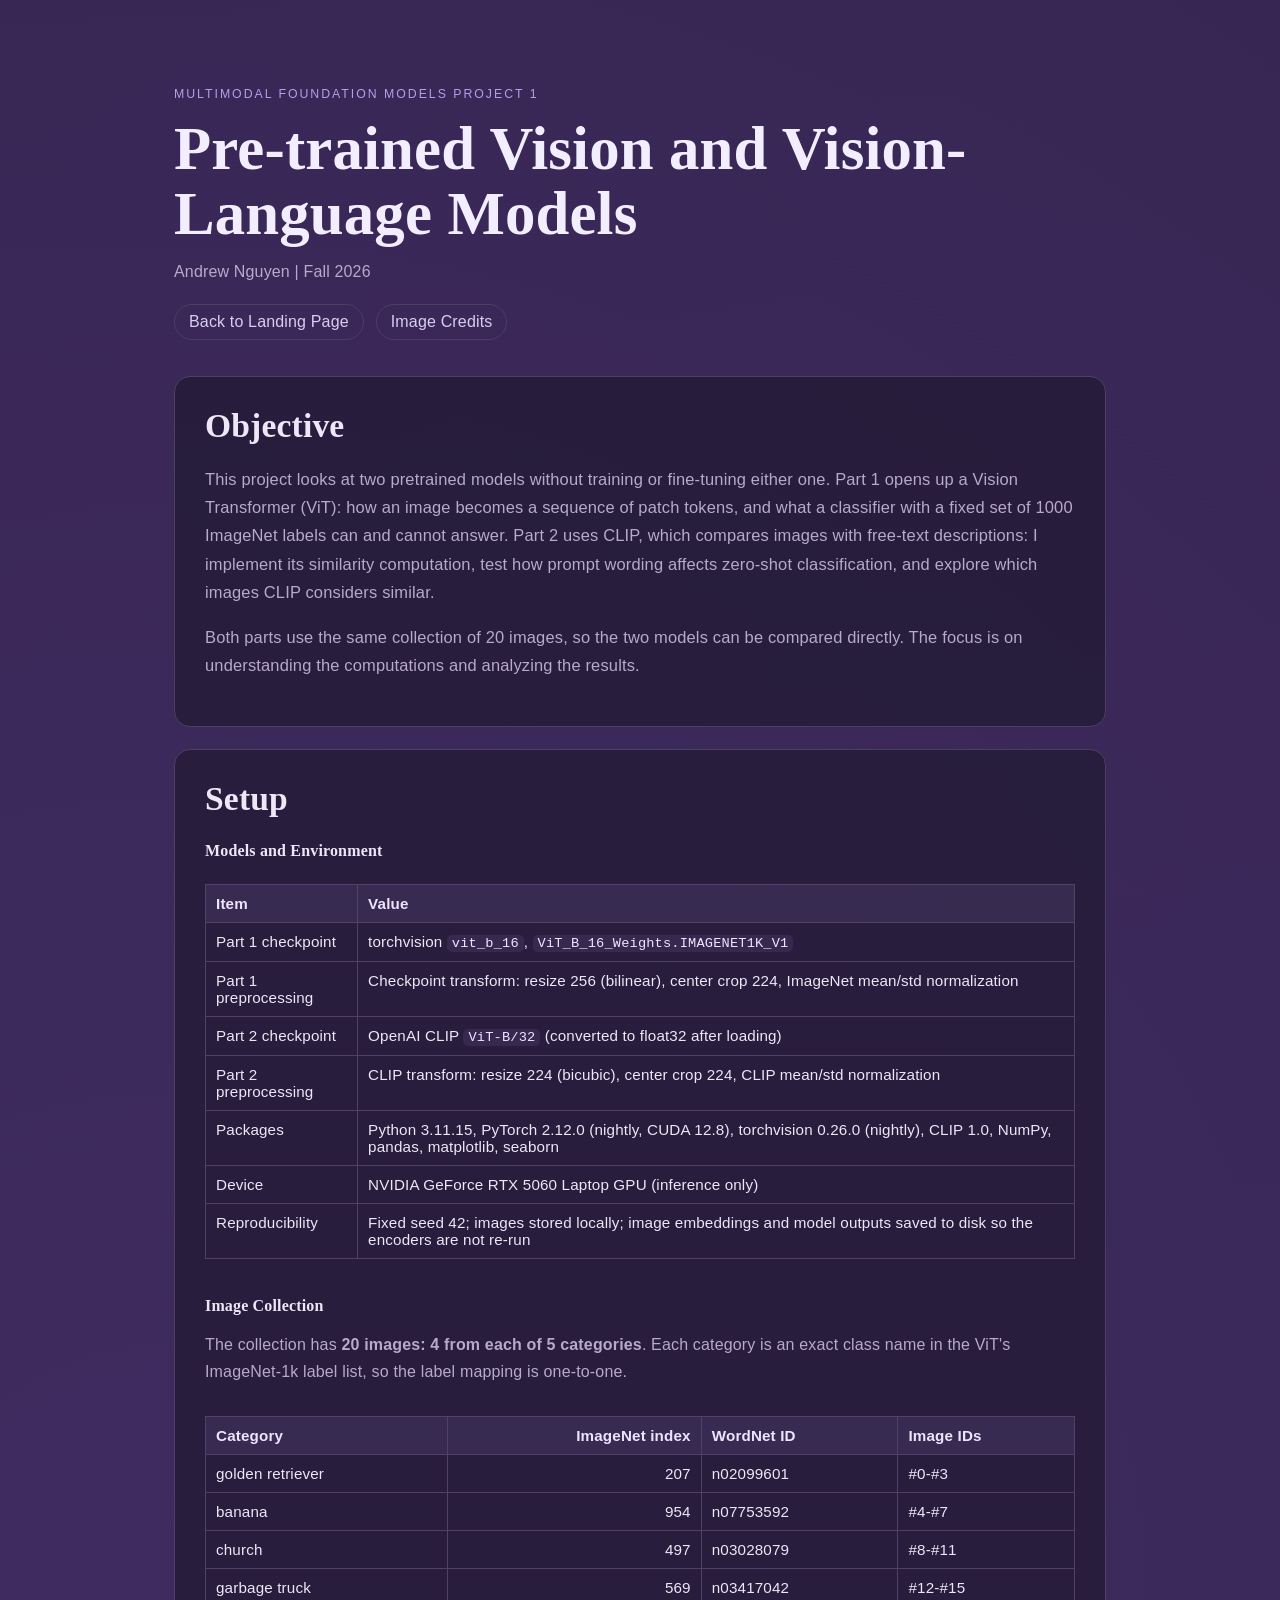
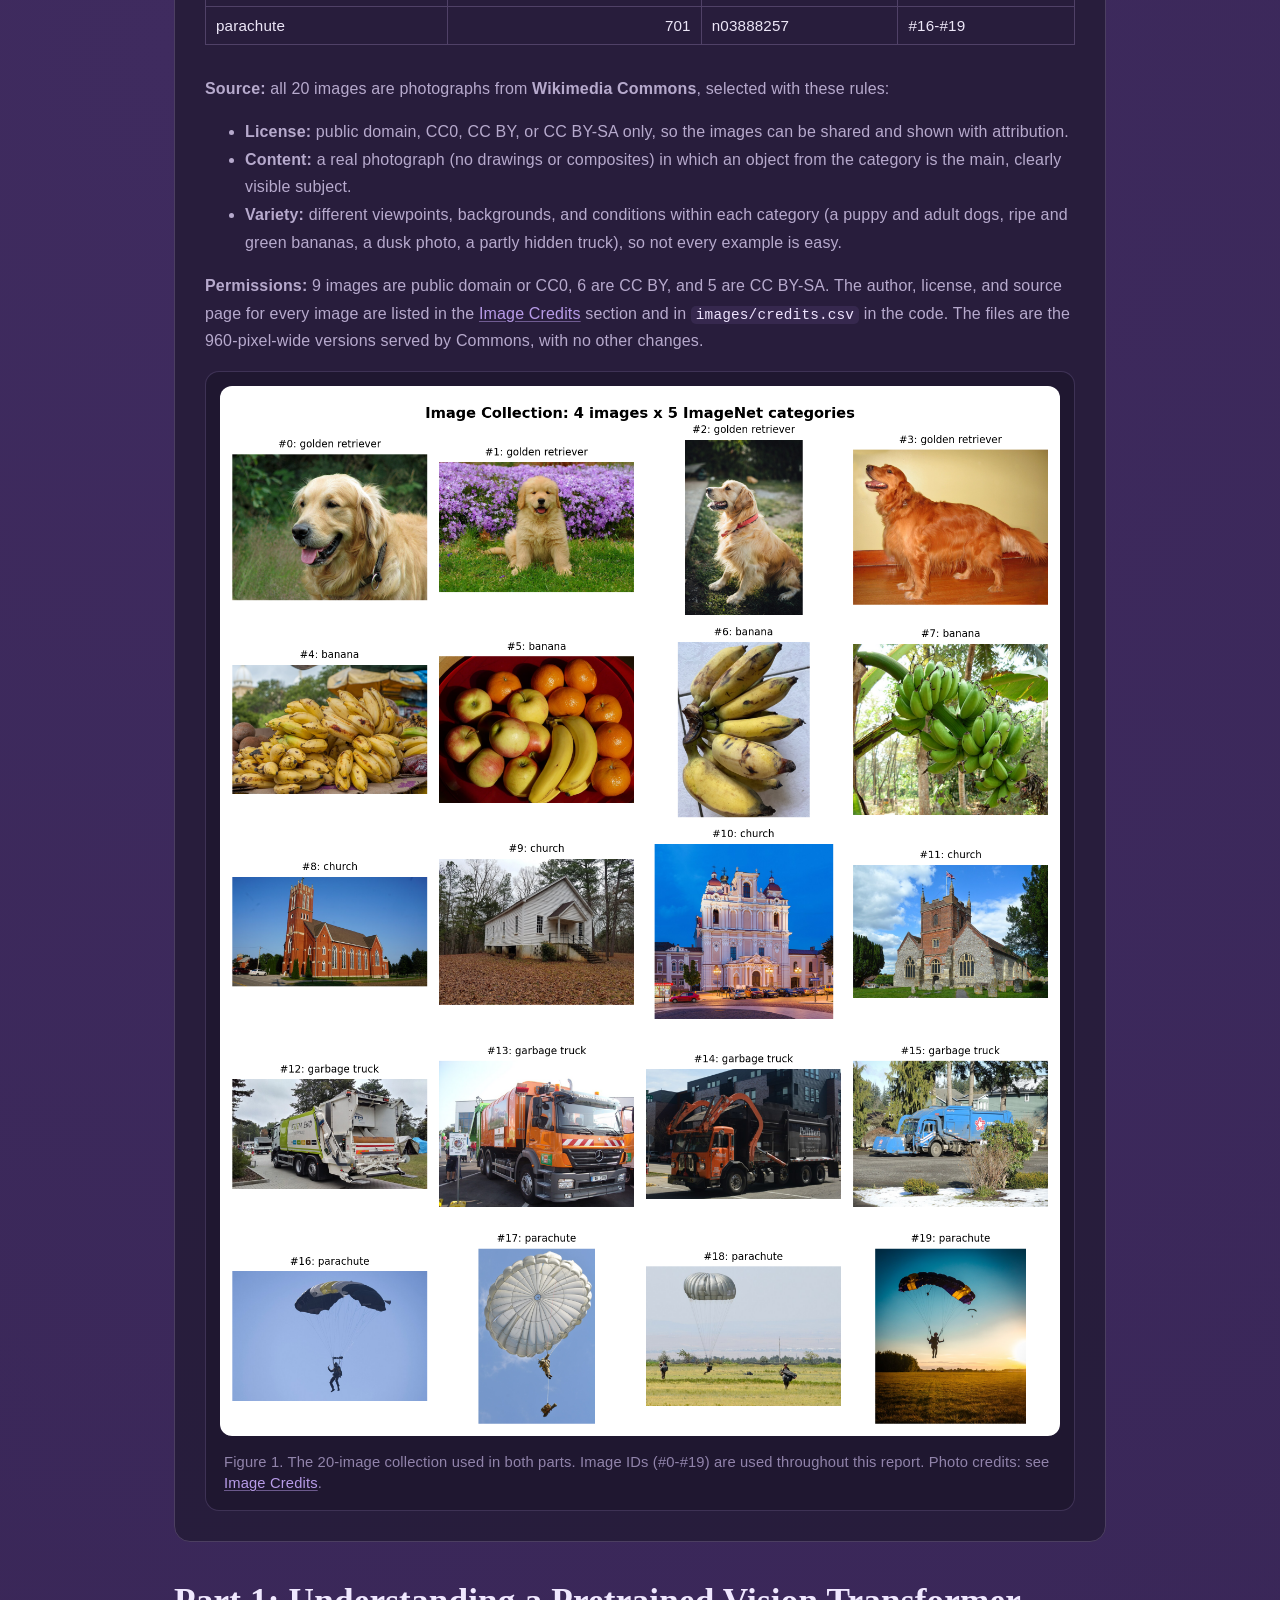
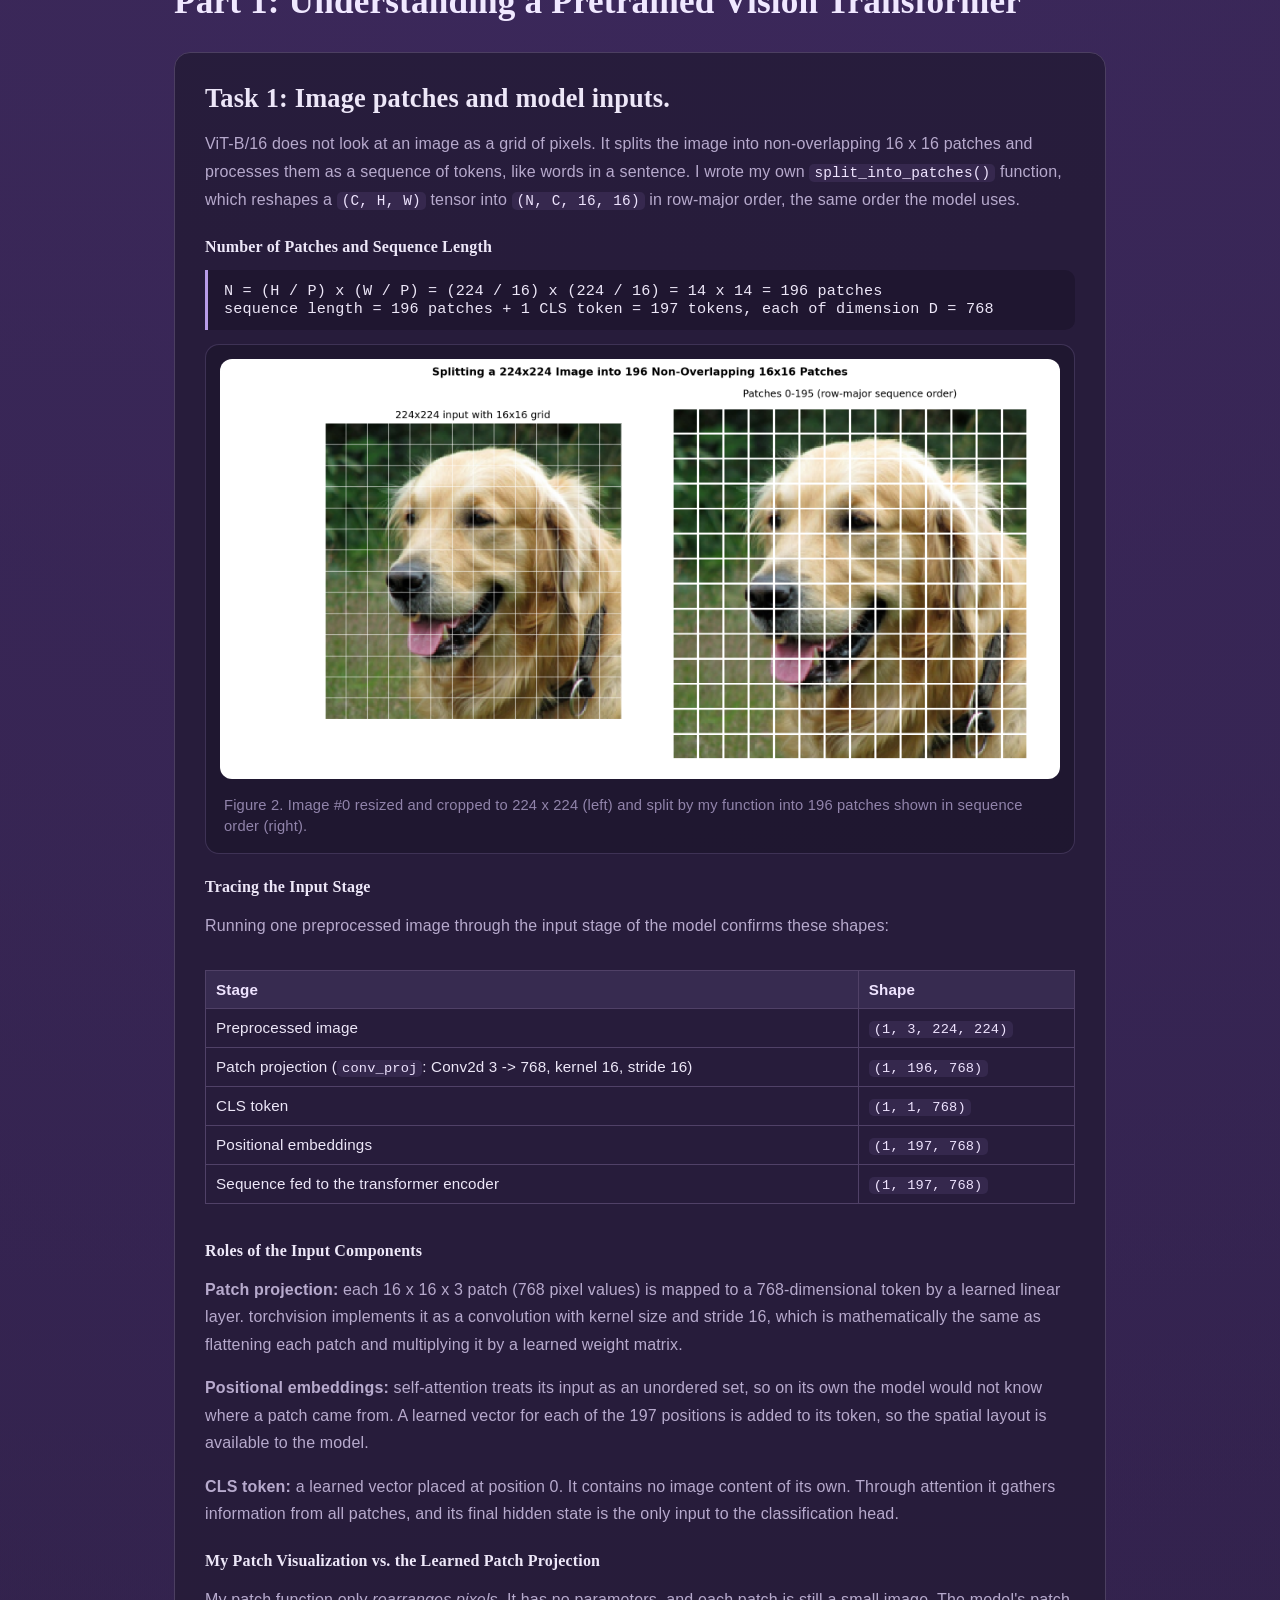
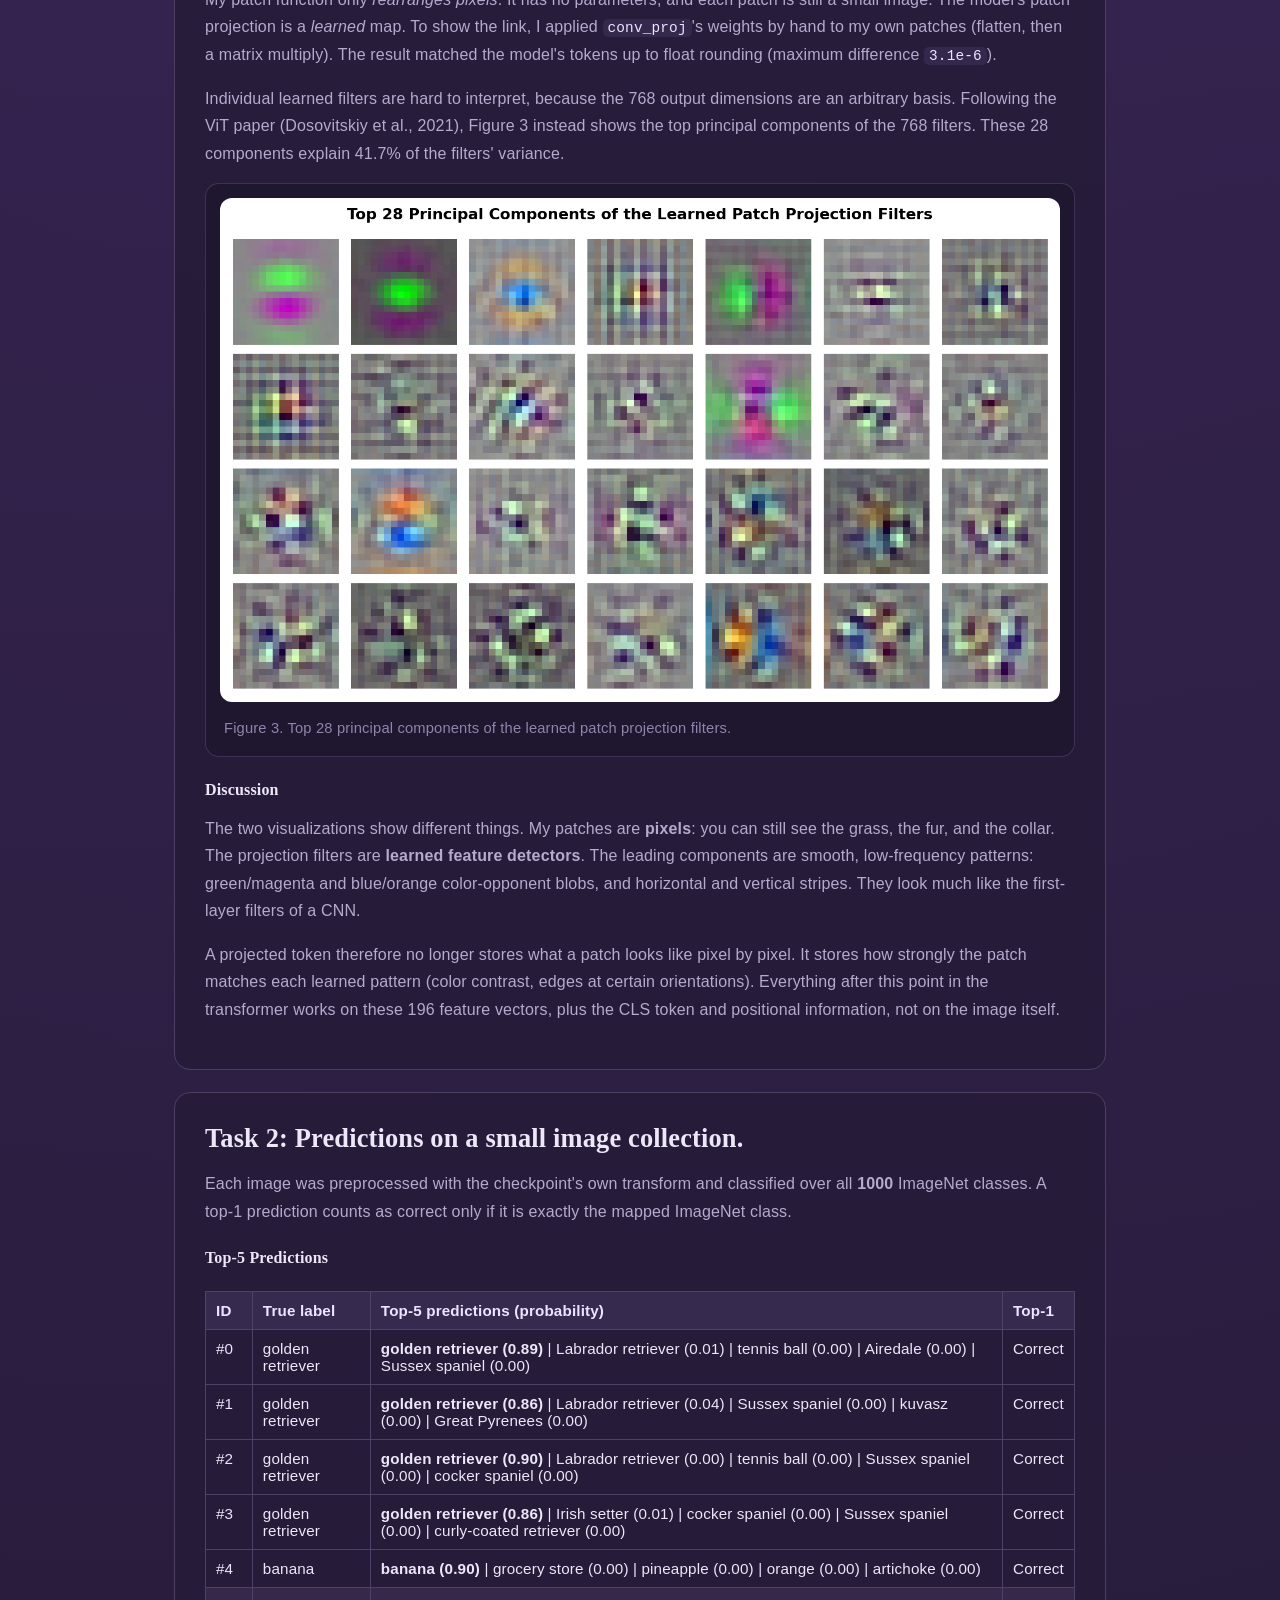
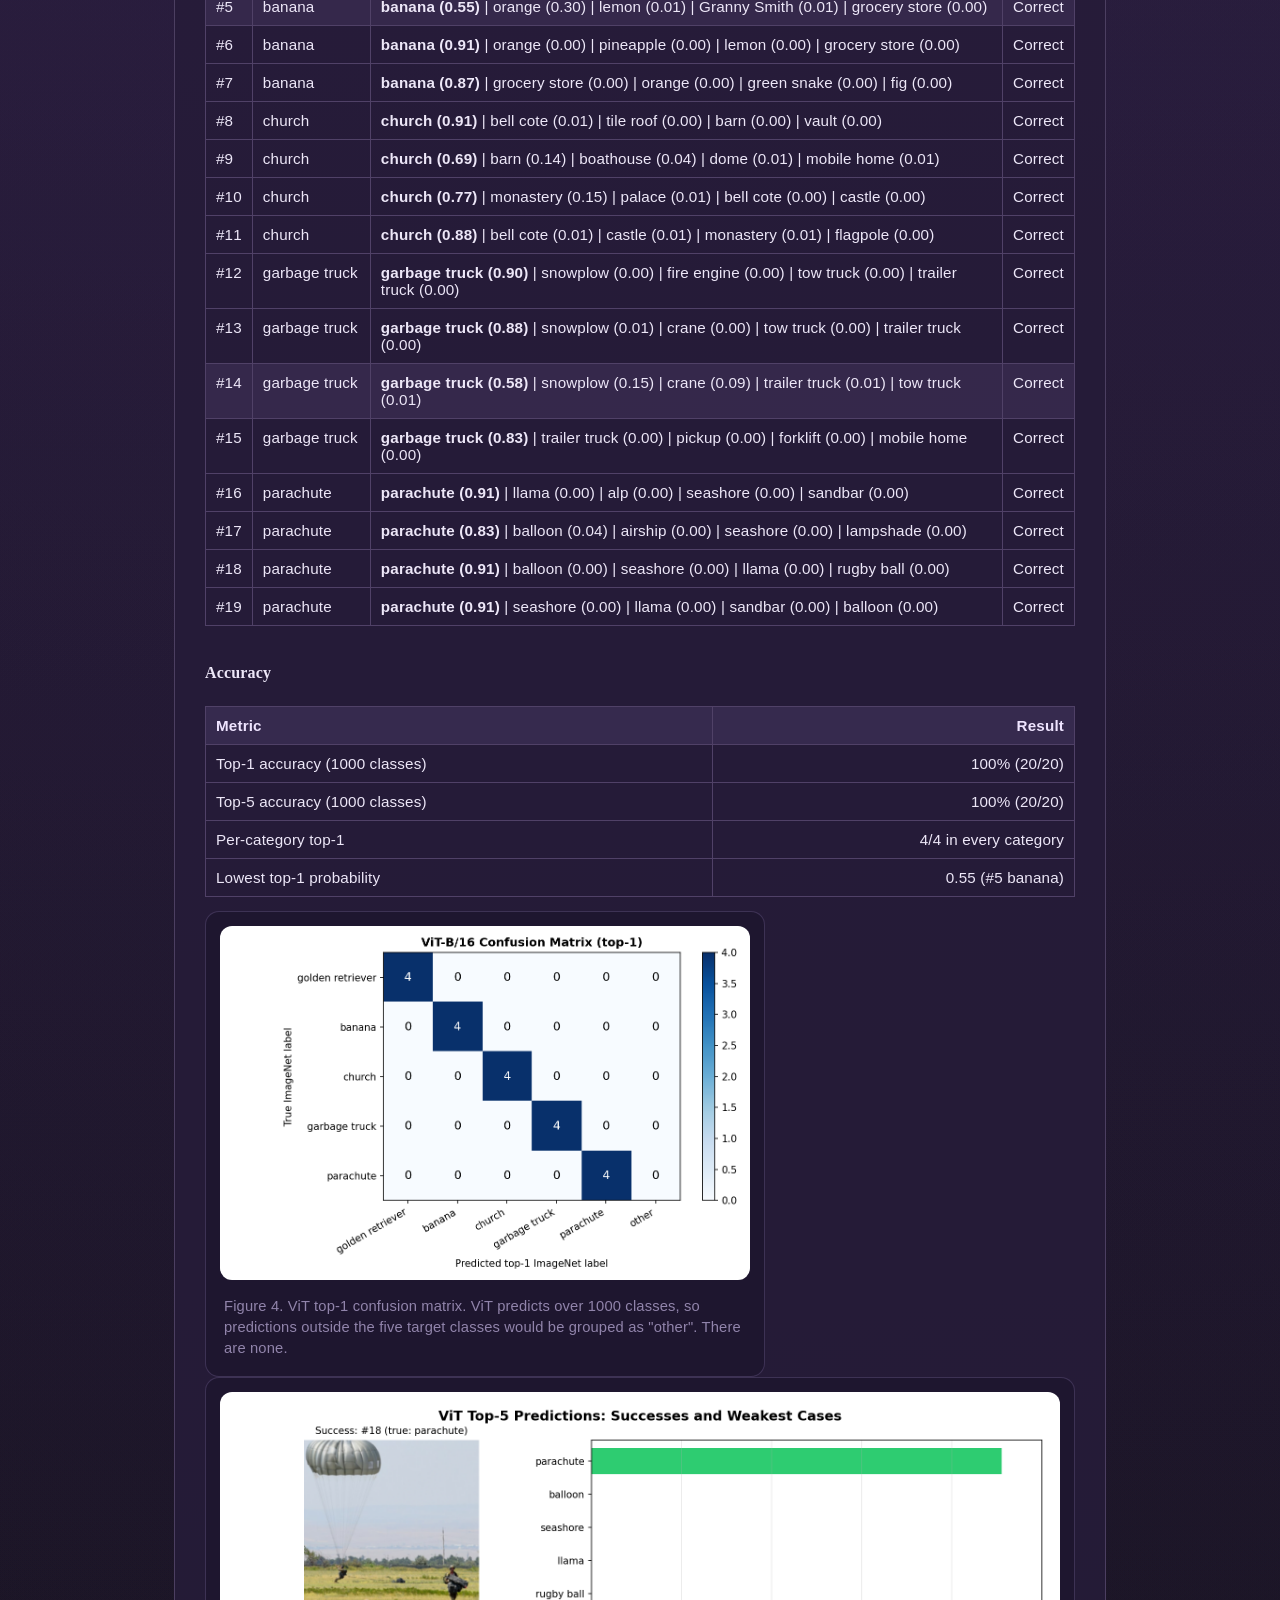
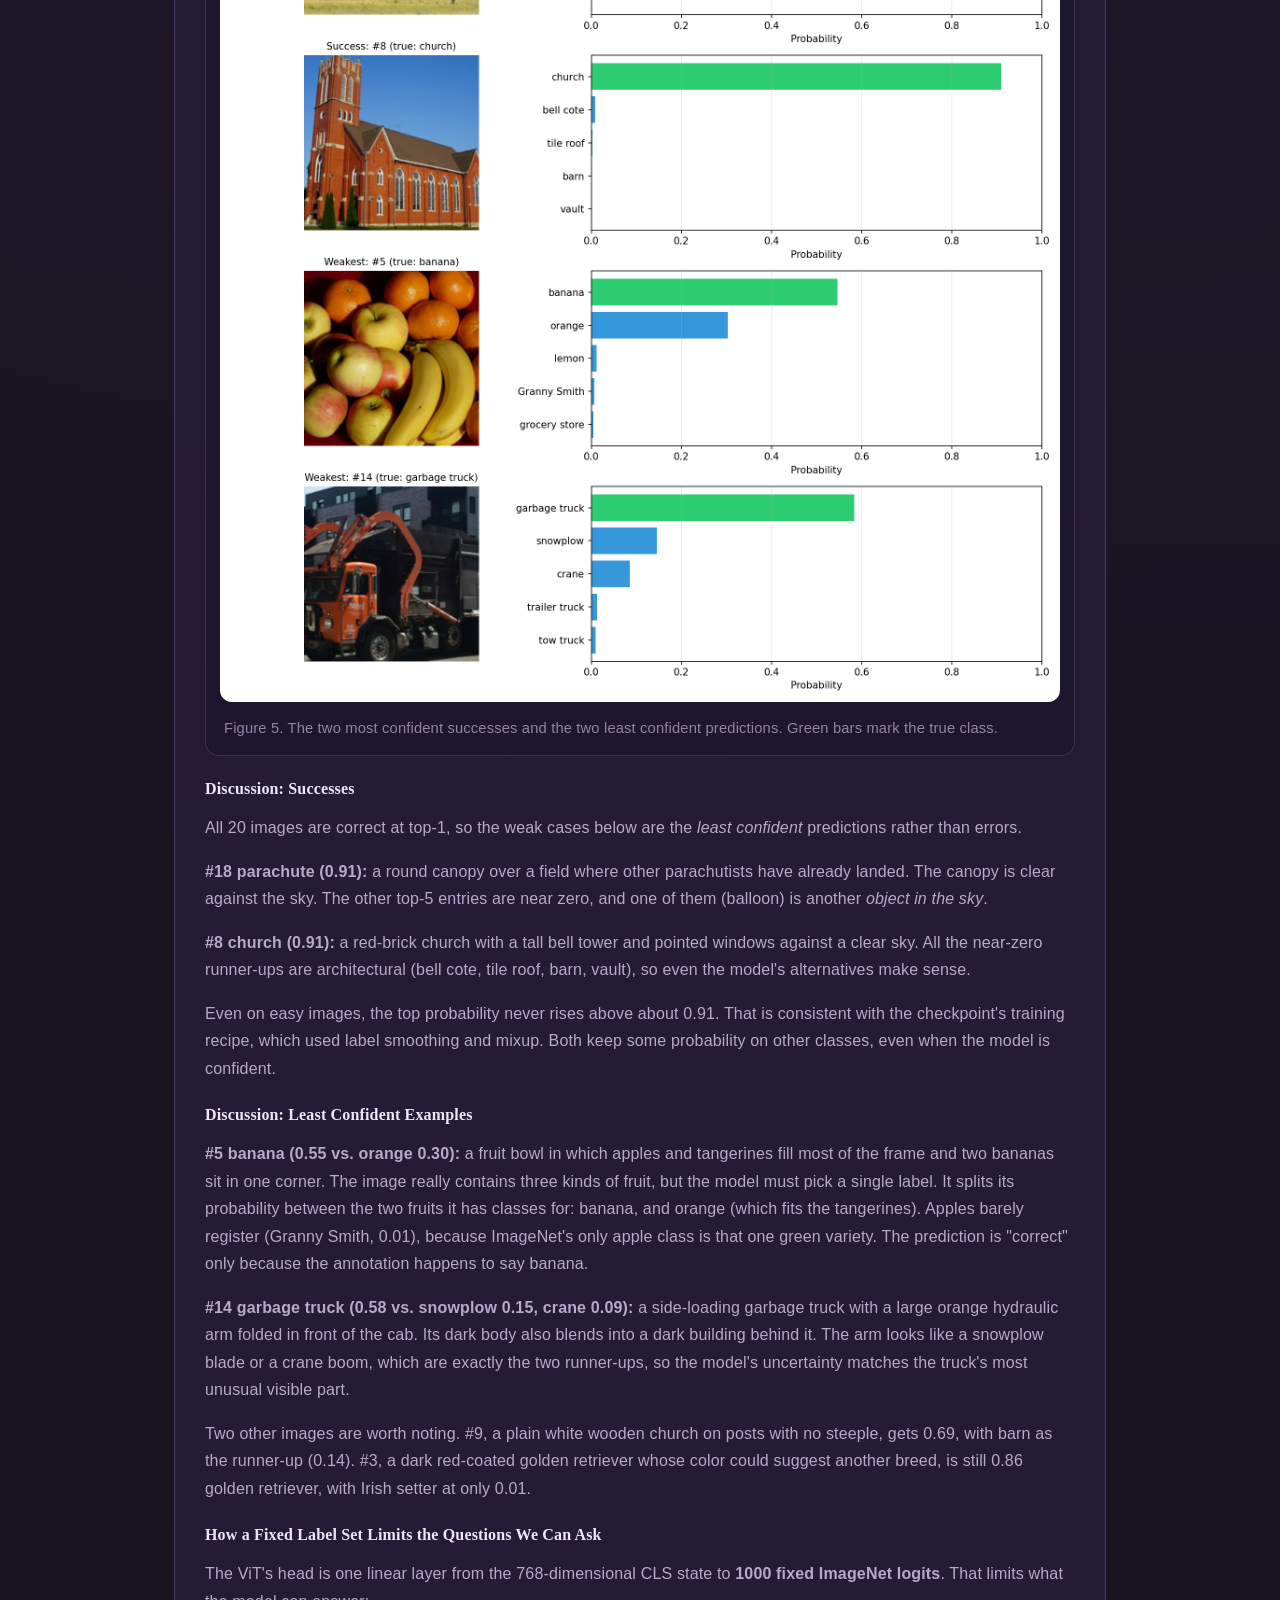
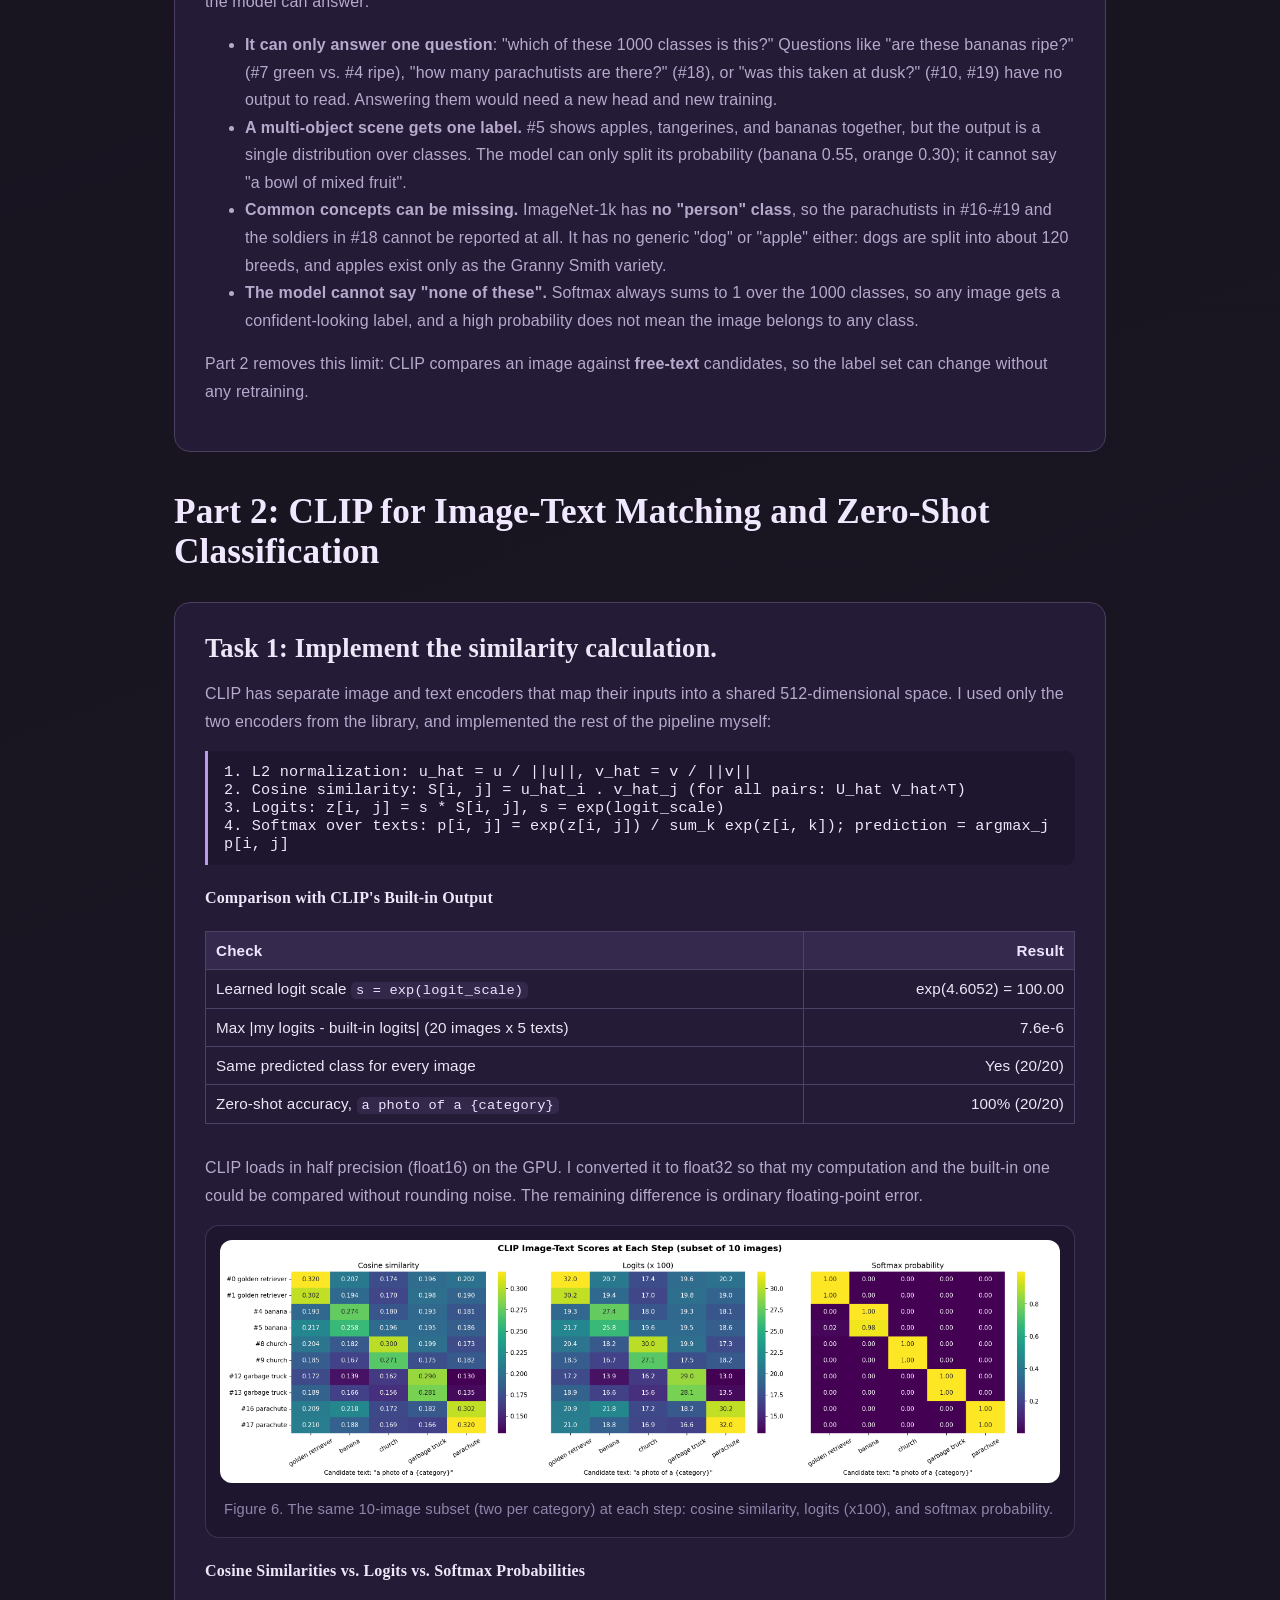
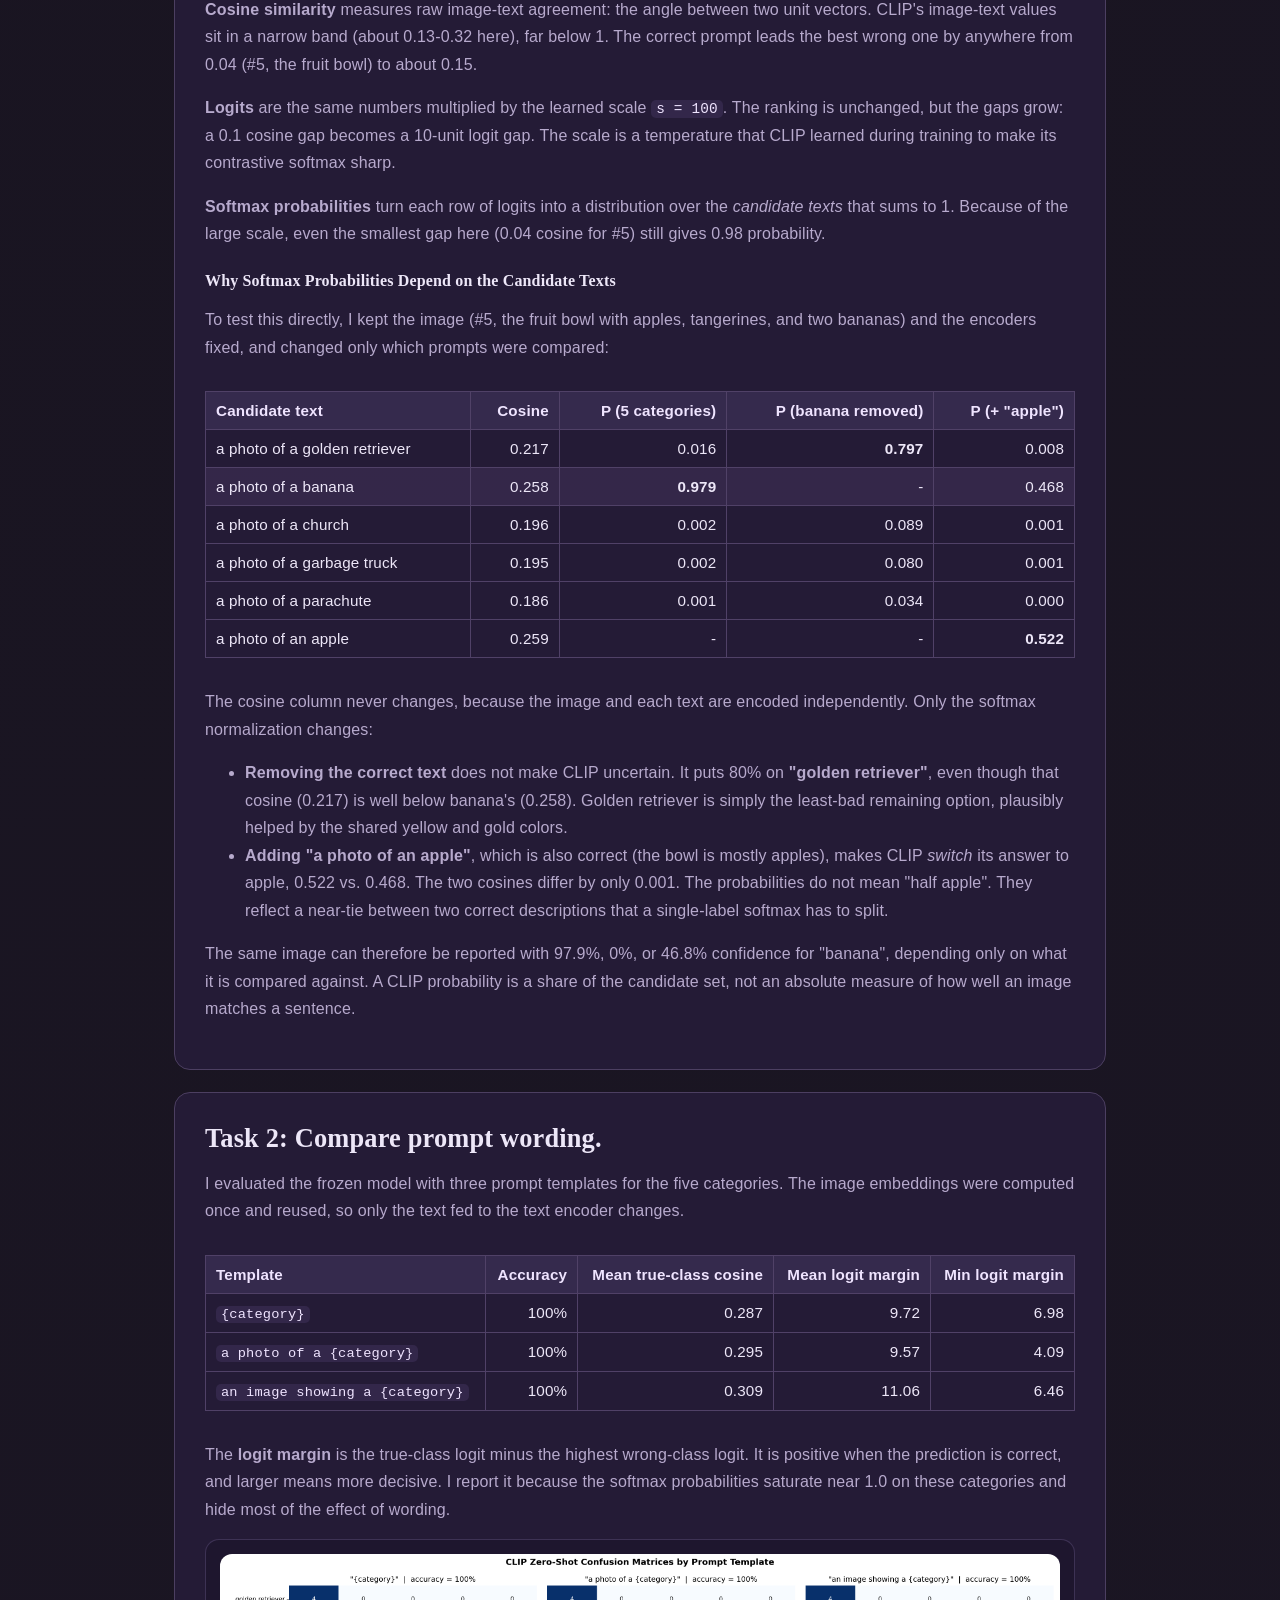
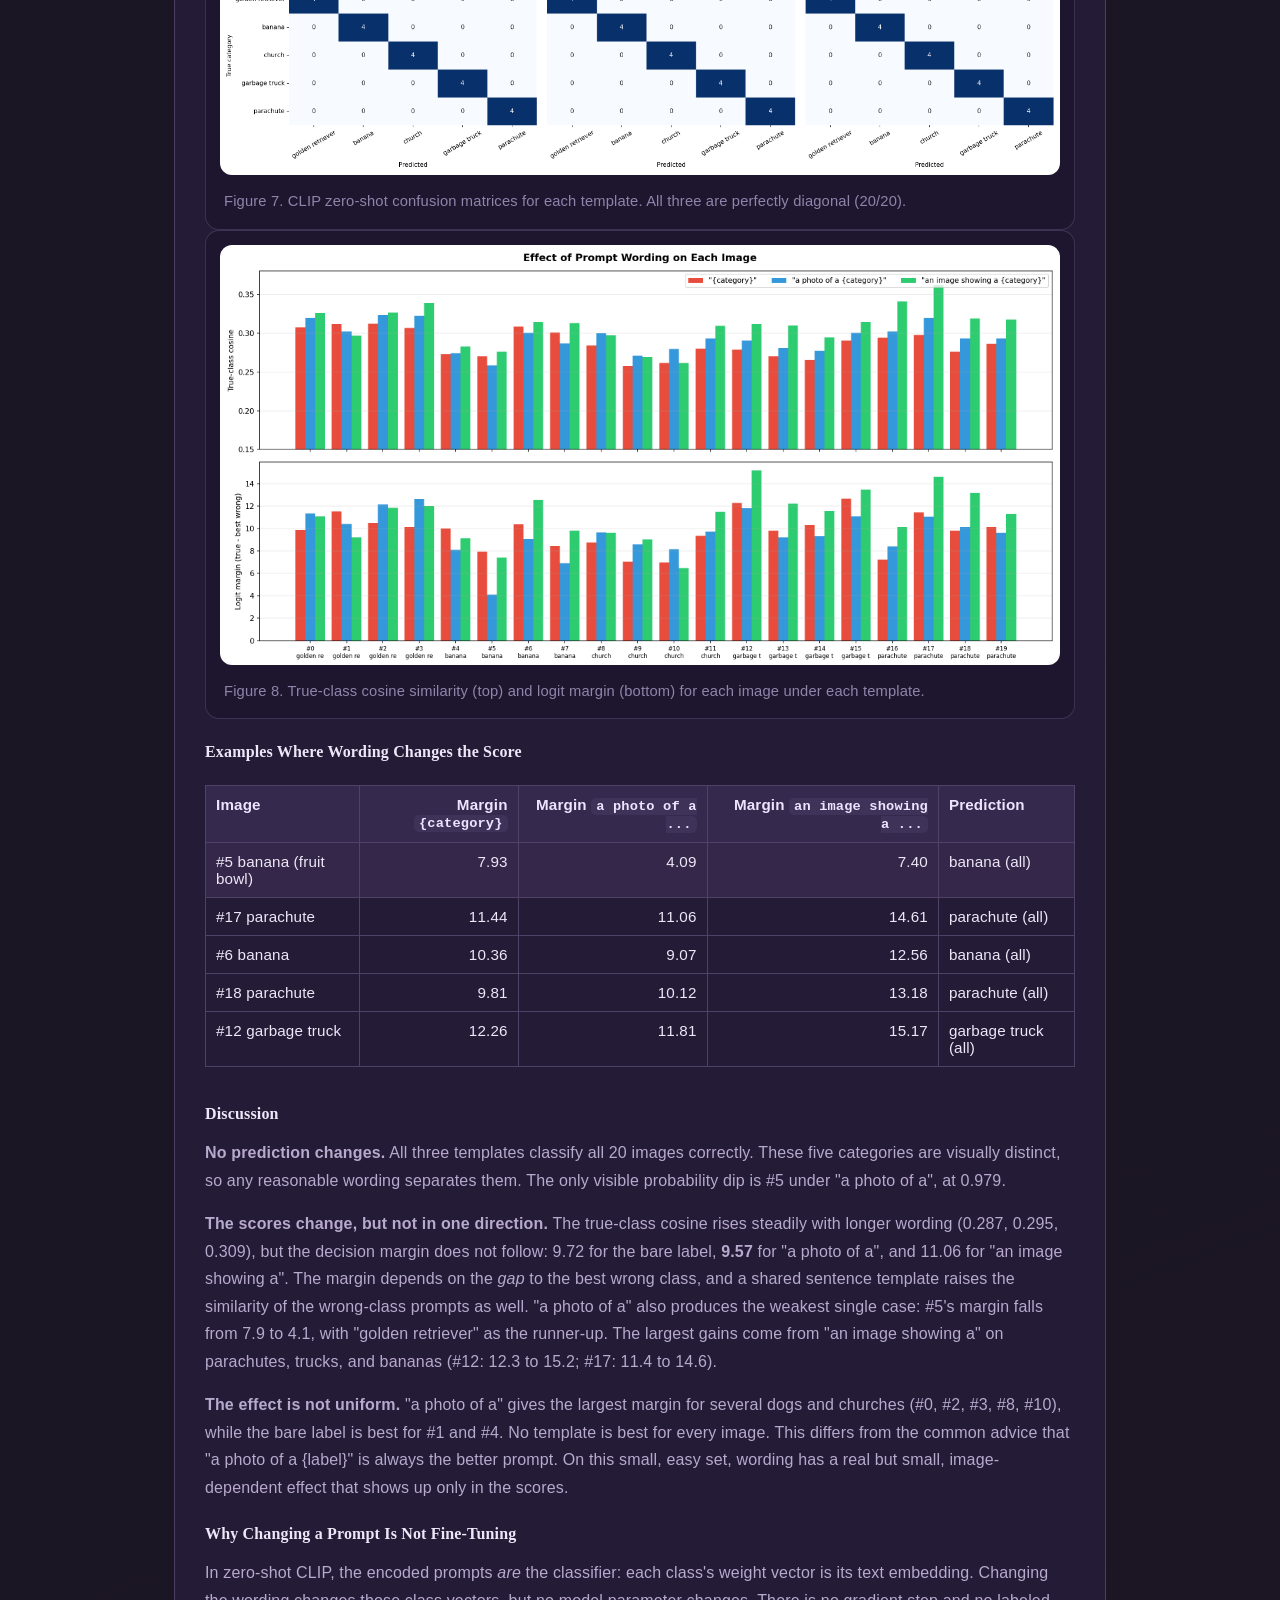
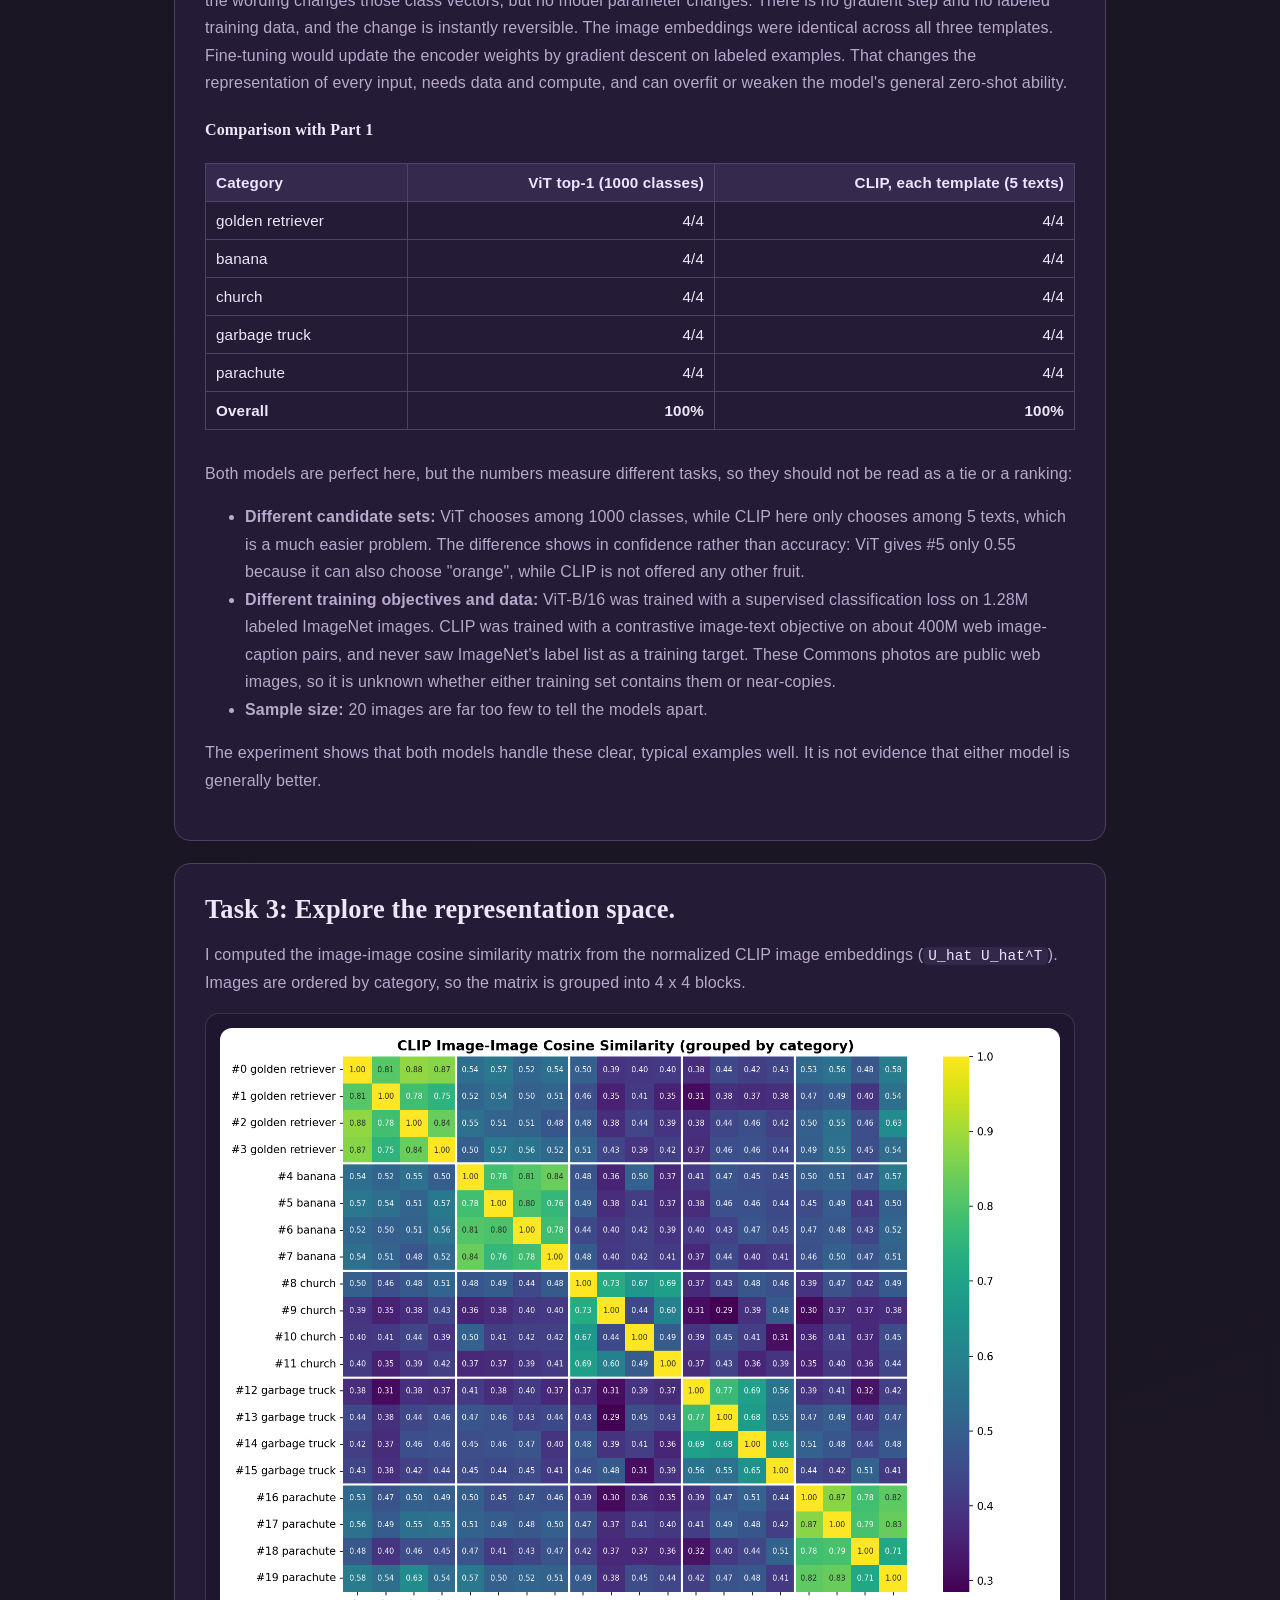
==== commit 07a1d643: "Add files via upload" ====
--- a/project1/index.html
+++ b/project1/index.html
@@ -1,628 +1,686 @@
-<!DOCTYPE html>
-<html lang="en">
-<head>
-<meta charset="UTF-8">
-<meta name="viewport" content="width=device-width, initial-scale=1.0">
-<title>Project 1 | Pre-trained Vision and Vision-Language Models</title>
-<link rel="preconnect" href="https://fonts.googleapis.com">
-<link rel="preconnect" href="https://fonts.gstatic.com" crossorigin>
-<link href="https://fonts.googleapis.com/css2?family=Fraunces:opsz,wght@9..144,500;9..144,700&family=Source+Sans+3:wght@400;500;600&display=swap" rel="stylesheet">
-<link rel="stylesheet" href="project1.css">
-</head>
-<body>
-
-<header class="hero">
-    <p class="eyebrow">Multimodal Foundation Models Project 1</p>
-    <h1>Pre-trained Vision and Vision-Language Models</h1>
-    <p class="subtitle">Andrew Nguyen | Fall 2026</p>
-    <div class="hero-links">
-        <a href="../index.html">Back to Landing Page</a>
-    </div>
-</header>
-
-<main class="container">
-    <section class="card lead-card">
-        <h2>Objective</h2>
-        <p>
-            This project looks at two pretrained models without training or fine-tuning either one.
-            Part 1 opens up a Vision Transformer (ViT): how an image becomes a sequence of patch tokens, and what a
-            classifier with a fixed set of 1000 ImageNet labels can and cannot answer.
-            Part 2 uses CLIP, which compares images with free-text descriptions: I implement its
-            similarity computation, test how prompt wording affects zero-shot classification, and explore which
-            images CLIP considers similar.
-        </p>
-        <p>
-            Both parts use the same collection of 20 images, so the two models can be compared directly.
-            The focus is on understanding the computations and analyzing the results.
-        </p>
-    </section>
-
-    <section class="card">
-        <h2>Setup</h2>
-
-        <h4>Models and Environment</h4>
-        <div class="table-scroll">
-        <table>
-            <thead>
-                <tr><th>Item</th><th>Value</th></tr>
-            </thead>
-            <tbody>
-                <tr><td>Part 1 checkpoint</td><td>torchvision <code>vit_b_16</code>, <code>ViT_B_16_Weights.IMAGENET1K_V1</code></td></tr>
-                <tr><td>Part 1 preprocessing</td><td>Checkpoint transform: resize 256 (bilinear), center crop 224, ImageNet mean/std normalization</td></tr>
-                <tr><td>Part 2 checkpoint</td><td>OpenAI CLIP <code>ViT-B/32</code> (converted to float32 after loading)</td></tr>
-                <tr><td>Part 2 preprocessing</td><td>CLIP transform: resize 224 (bicubic), center crop 224, CLIP mean/std normalization</td></tr>
-                <tr><td>Packages</td><td>Python 3.11.15, PyTorch 2.12.0 (nightly, CUDA 12.8), torchvision 0.26.0 (nightly), CLIP 1.0, NumPy, pandas, matplotlib, seaborn</td></tr>
-                <tr><td>Device</td><td>NVIDIA GeForce RTX 5060 Laptop GPU (inference only)</td></tr>
-                <tr><td>Reproducibility</td><td>Fixed seed 42; image embeddings and model outputs saved to disk so the encoders are not re-run</td></tr>
-            </tbody>
-        </table>
-        </div>
-
-        <h4>Image Collection</h4>
-        <p>
-            The collection has <strong>20 images: 4 from each of 5 categories</strong>. The images come from
-            <strong>Imagenette</strong>, a 10-class subset of ImageNet released by fast.ai and downloaded with
-            <code>torchvision.datasets.Imagenette</code>. Every Imagenette class is an actual ImageNet-1k class,
-            so the label mapping to the ViT's output is exact.
-        </p>
-        <div class="table-scroll">
-        <table>
-            <thead>
-                <tr><th>Category</th><th class="num">ImageNet index</th><th>WordNet ID</th><th>Image IDs</th></tr>
-            </thead>
-            <tbody>
-                <tr><td>tench (a freshwater fish)</td><td class="num">0</td><td>n01440764</td><td>#0-#3</td></tr>
-                <tr><td>English springer (a spaniel breed)</td><td class="num">217</td><td>n02102040</td><td>#4-#7</td></tr>
-                <tr><td>church</td><td class="num">497</td><td>n03028079</td><td>#8-#11</td></tr>
-                <tr><td>garbage truck</td><td class="num">569</td><td>n03417042</td><td>#12-#15</td></tr>
-                <tr><td>parachute</td><td class="num">701</td><td>n03888257</td><td>#16-#19</td></tr>
-            </tbody>
-        </table>
-        </div>
-        <p>
-            <strong>Selection rules:</strong> the five categories are visually distinct (a fish, a dog breed, a building,
-            a vehicle, and an object in the sky). Imagenette's validation folder also contains ImageNet
-            <em>training</em> images, which the ViT has already seen, so I only used official ImageNet validation
-            images (<code>ILSVRC2012_val_*.JPEG</code>). Four images per category were sampled with a fixed seed.
-        </p>
-        <p>
-            <strong>Sources and permissions:</strong> the images are subject to the ImageNet terms of access
-            (non-commercial research and educational use). They are downloaded at run time and are not redistributed
-            with the code. The figures on this page show them for educational analysis only.
-        </p>
-        <figure>
-            <img src="images/collection.png" alt="Grid of the 20 images: four tench, four English springers, four churches, four garbage trucks, four parachutes">
-            <figcaption>Figure 1. The 20-image collection used in both parts. Image IDs (#0-#19) are used throughout this report.</figcaption>
-        </figure>
-    </section>
-
-    <section class="section-title">
-        <h2>Part 1: Understanding a Pretrained Vision Transformer</h2>
-    </section>
-
-    <section class="card">
-        <h3>Task 1: Image patches and model inputs.</h3>
-        <p>
-            ViT-B/16 does not look at an image as a grid of pixels. It splits the image into non-overlapping
-            16 x 16 patches and processes them as a sequence of tokens, like words in a sentence.
-            I wrote my own <code>split_into_patches()</code> function, which reshapes a <code>(C, H, W)</code> tensor
-            into <code>(N, C, 16, 16)</code> in row-major order, the same order the model uses.
-        </p>
-
-        <h4>Number of Patches and Sequence Length</h4>
-        <div class="equation">
-            N = (H / P) x (W / P) = (224 / 16) x (224 / 16) = 14 x 14 = 196 patches<br>
-            sequence length = 196 patches + 1 CLS token = 197 tokens, each of dimension D = 768
-        </div>
-
-        <figure>
-            <img src="images/p1_patches.png" alt="An English springer puppy image with a 16 by 16 grid, and the same image split into 196 separate patches">
-            <figcaption>Figure 2. Image #4 resized and cropped to 224 x 224 (left) and split by my function into 196 patches shown in sequence order (right).</figcaption>
-        </figure>
-
-        <h4>Tracing the Input Stage</h4>
-        <p>
-            Running one preprocessed image through the input stage of the model confirms these shapes:
-        </p>
-        <div class="table-scroll">
-        <table>
-            <thead><tr><th>Stage</th><th>Shape</th></tr></thead>
-            <tbody>
-                <tr><td>Preprocessed image</td><td><code>(1, 3, 224, 224)</code></td></tr>
-                <tr><td>Patch projection (<code>conv_proj</code>: Conv2d 3 -> 768, kernel 16, stride 16)</td><td><code>(1, 196, 768)</code></td></tr>
-                <tr><td>CLS token</td><td><code>(1, 1, 768)</code></td></tr>
-                <tr><td>Positional embeddings</td><td><code>(1, 197, 768)</code></td></tr>
-                <tr><td>Sequence fed to the transformer encoder</td><td><code>(1, 197, 768)</code></td></tr>
-            </tbody>
-        </table>
-        </div>
-
-        <h4>Roles of the Input Components</h4>
-        <p>
-            <strong>Patch projection:</strong> each 16 x 16 x 3 patch (768 pixel values) is mapped to a 768-dimensional
-            token by a learned linear layer. torchvision implements it as a convolution with kernel size and stride 16, which is
-            mathematically the same as flattening each patch and multiplying it by a learned weight matrix.
-        </p>
-        <p>
-            <strong>Positional embeddings:</strong> self-attention treats its input as an unordered set, so on its own the
-            model would not know where a patch came from. A learned vector for each of the 197 positions is added to its
-            token, so the spatial layout is available to the model.
-        </p>
-        <p>
-            <strong>CLS token:</strong> a learned vector placed at position 0. It contains no image content of its own.
-            Through attention it gathers information from all patches, and its final hidden state is the only input to the
-            classification head.
-        </p>
-
-        <h4>My Patch Visualization vs. the Learned Patch Projection</h4>
-        <p>
-            My patch function only <em>rearranges pixels</em>. It has no parameters, and each patch is still a small image.
-            The model's patch projection is a <em>learned</em> map. To show the link, I applied <code>conv_proj</code>'s
-            weights by hand to my own patches (flatten, then a matrix multiply). The result matched the model's tokens up
-            to float rounding (maximum difference <code>4.8e-6</code>).
-        </p>
-        <p>
-            Individual learned filters are hard to interpret, because the 768 output dimensions are an arbitrary basis.
-            Following the ViT paper (Dosovitskiy et al., 2021), Figure 3 instead shows the top principal components of the
-            768 filters. These 28 components explain 41.7% of the filters' variance.
-        </p>
-        <figure>
-            <img src="images/p1_projection_pca.png" alt="Grid of 28 principal components of the learned patch projection filters">
-            <figcaption>Figure 3. Top 28 principal components of the learned patch projection filters.</figcaption>
-        </figure>
-
-        <h4>Discussion</h4>
-        <p>
-            The two visualizations show different things. My patches are <strong>pixels</strong>: you can still see grass,
-            the fence post, and the puppy's ear. The projection filters are <strong>learned feature detectors</strong>.
-            The leading components are smooth, low-frequency patterns: green/magenta and blue/orange color-opponent blobs,
-            and horizontal and vertical stripes. They look much like the first-layer filters of a CNN.
-        </p>
-        <p>
-            A projected token therefore no longer stores what a patch looks like pixel by pixel. It stores how strongly
-            the patch matches each learned pattern (color contrast, edges at certain orientations). Everything after this
-            point in the transformer works on these 196 feature vectors, plus the CLS token and positional information,
-            not on the image itself.
-        </p>
-    </section>
-
-    <section class="card">
-        <h3>Task 2: Predictions on a small image collection.</h3>
-        <p>
-            Each image was preprocessed with the checkpoint's own transform and classified over all <strong>1000</strong>
-            ImageNet classes. A top-1 prediction counts as correct only if it is exactly the mapped ImageNet class.
-        </p>
-
-        <h4>Top-5 Predictions</h4>
-        <div class="table-scroll">
-        <table>
-            <thead>
-                <tr><th>ID</th><th>True label</th><th>Top-5 predictions (probability)</th><th>Top-1</th></tr>
-            </thead>
-            <tbody>
-                <tr><td>#0</td><td>tench</td><td><strong>tench (0.88)</strong> | garden spider (0.00) | necklace (0.00) | tick (0.00) | barracouta (0.00)</td><td>Correct</td></tr>
-                <tr><td>#1</td><td>tench</td><td><strong>tench (0.89)</strong> | barracouta (0.00) | monarch (0.00) | sulphur butterfly (0.00) | goldfish (0.00)</td><td>Correct</td></tr>
-                <tr><td>#2</td><td>tench</td><td><strong>tench (0.85)</strong> | coho (0.02) | barracouta (0.00) | sturgeon (0.00) | gar (0.00)</td><td>Correct</td></tr>
-                <tr><td>#3</td><td>tench</td><td><strong>tench (0.90)</strong> | barracouta (0.00) | eel (0.00) | monarch (0.00) | polecat (0.00)</td><td>Correct</td></tr>
-                <tr><td>#4</td><td>English springer</td><td><strong>English springer (0.83)</strong> | Brittany spaniel (0.01) | cocker spaniel (0.00) | Welsh springer spaniel (0.00) | wire-haired fox terrier (0.00)</td><td>Correct</td></tr>
-                <tr><td>#5</td><td>English springer</td><td><strong>English springer (0.85)</strong> | cocker spaniel (0.01) | Welsh springer spaniel (0.01) | clumber (0.00) | English setter (0.00)</td><td>Correct</td></tr>
-                <tr><td>#6</td><td>English springer</td><td><strong>English springer (0.90)</strong> | Welsh springer spaniel (0.00) | Brittany spaniel (0.00) | Lakeland terrier (0.00) | miniature schnauzer (0.00)</td><td>Correct</td></tr>
-                <tr class="highlight"><td>#7</td><td>English springer</td><td><strong>English springer (0.49)</strong> | Brittany spaniel (0.31) | English setter (0.01) | Welsh springer spaniel (0.01) | Border collie (0.01)</td><td>Correct</td></tr>
-                <tr><td>#8</td><td>church</td><td><strong>church (0.78)</strong> | monastery (0.08) | bell cote (0.01) | cinema (0.00) | palace (0.00)</td><td>Correct</td></tr>
-                <tr><td>#9</td><td>church</td><td><strong>church (0.70)</strong> | beacon (0.19) | bell cote (0.01) | monastery (0.01) | boathouse (0.00)</td><td>Correct</td></tr>
-                <tr class="highlight"><td>#10</td><td>church</td><td><strong>bell cote (0.57)</strong> | boathouse (0.13) | church (0.13) | barn (0.01) | lakeside (0.00)</td><td>Wrong</td></tr>
-                <tr><td>#11</td><td>church</td><td><strong>church (0.78)</strong> | bell cote (0.07) | vault (0.01) | monastery (0.01) | castle (0.00)</td><td>Correct</td></tr>
-                <tr><td>#12</td><td>garbage truck</td><td><strong>garbage truck (0.89)</strong> | trailer truck (0.01) | mobile home (0.00) | moving van (0.00) | tow truck (0.00)</td><td>Correct</td></tr>
-                <tr><td>#13</td><td>garbage truck</td><td><strong>garbage truck (0.90)</strong> | snowplow (0.00) | trailer truck (0.00) | ashcan (0.00) | crane (0.00)</td><td>Correct</td></tr>
-                <tr><td>#14</td><td>garbage truck</td><td><strong>garbage truck (0.91)</strong> | trailer truck (0.00) | snowplow (0.00) | tow truck (0.00) | ashcan (0.00)</td><td>Correct</td></tr>
-                <tr><td>#15</td><td>garbage truck</td><td><strong>garbage truck (0.92)</strong> | crane (0.00) | trailer truck (0.00) | snowplow (0.00) | tow truck (0.00)</td><td>Correct</td></tr>
-                <tr><td>#16</td><td>parachute</td><td><strong>parachute (0.92)</strong> | airship (0.00) | seashore (0.00) | balloon (0.00) | llama (0.00)</td><td>Correct</td></tr>
-                <tr><td>#17</td><td>parachute</td><td><strong>parachute (0.82)</strong> | balloon (0.02) | jean (0.00) | unicycle (0.00) | llama (0.00)</td><td>Correct</td></tr>
-                <tr><td>#18</td><td>parachute</td><td><strong>parachute (0.92)</strong> | balloon (0.00) | airship (0.00) | llama (0.00) | warplane (0.00)</td><td>Correct</td></tr>
-                <tr><td>#19</td><td>parachute</td><td><strong>parachute (0.91)</strong> | umbrella (0.00) | seashore (0.00) | balloon (0.00) | flagpole (0.00)</td><td>Correct</td></tr>
-            </tbody>
-        </table>
-        </div>
-
-        <h4>Accuracy</h4>
-        <div class="table-scroll">
-        <table>
-            <thead><tr><th>Metric</th><th class="num">Result</th></tr></thead>
-            <tbody>
-                <tr><td>Top-1 accuracy (1000 classes)</td><td class="num">95% (19/20)</td></tr>
-                <tr><td>Top-5 accuracy (1000 classes)</td><td class="num">100% (20/20)</td></tr>
-                <tr><td>Per-category top-1</td><td class="num">church 3/4, all others 4/4</td></tr>
-            </tbody>
-        </table>
-        </div>
-
-        <figure class="narrow">
-            <img src="images/p1_confusion_matrix.png" alt="ViT confusion matrix: all categories 4 of 4 correct except church with 3 correct and 1 predicted as other">
-            <figcaption>Figure 4. ViT top-1 confusion matrix. ViT predicts over 1000 classes, so any prediction outside the five target classes is grouped as "other". The one "other" prediction is image #10, a church predicted as "bell cote".</figcaption>
-        </figure>
-
-        <figure>
-            <img src="images/p1_examples.png" alt="Top-5 probability bars for two successes (parachute and garbage truck) and two weakest cases (church predicted as bell cote, and a low-confidence English springer)">
-            <figcaption>Figure 5. The two most confident successes and the two weakest cases. Green bars mark the true class.</figcaption>
-        </figure>
-
-        <h4>Discussion: Successes</h4>
-        <p>
-            <strong>#16 parachute (0.92):</strong> a canopy and skydiver against a plain blue sky. The object is large,
-            centered, and typical for its class. The other top-5 entries are near zero. Several of them (airship, balloon)
-            are <em>other objects seen against the sky</em>, which suggests the background context also counts.
-        </p>
-        <p>
-            <strong>#15 garbage truck (0.92):</strong> a side view of a large truck with a compactor body. All the runner-ups are
-            heavy vehicles (crane, trailer truck, snowplow, tow truck). Even the near-zero alternatives make sense, so the
-            model's ranking is meaningful beyond the top-1 label.
-        </p>
-        <p>
-            Even on easy images, the top probability never rises above about 0.92. That is consistent with the
-            checkpoint's training recipe, which used label smoothing and mixup. Both keep some probability on other classes,
-            even when the model is confident.
-        </p>
-
-        <h4>Discussion: Incorrect and Uncertain Examples</h4>
-        <p>
-            <strong>#10 church -> bell cote (0.57):</strong> this is the only top-1 error. The image shows a small green wooden church
-            in a forest with a prominent rooftop bell tower. "Bell cote" is the ImageNet class for that small bell tower, so the
-            model labeled the most distinctive <em>part</em> of the building rather than the building itself. It ranks church third
-            (0.13), just behind boathouse (0.13). The wooden siding and wooded setting do not look like a typical stone or white
-            church. The image really does show both a church and a bell cote. Single-label evaluation counts that as an error,
-            even though the answer is visually justified.
-        </p>
-        <p>
-            <strong>#7 English springer (0.49 vs. Brittany spaniel 0.31):</strong> this prediction is correct but split between two
-            very similar breeds. A yellow hi-vis jacket covers the dog's body, so only the liver-and-white face is visible, and
-            Brittany spaniels share that coloring. Fine-grained breed recognition depends on cues that are hidden here, such as
-            coat pattern and body shape.
-        </p>
-
-        <h4>How a Fixed Label Set Limits the Questions We Can Ask</h4>
-        <p>
-            The ViT's head is one linear layer from the 768-dimensional CLS state to <strong>1000 fixed ImageNet logits</strong>.
-            That limits what the model can answer:
-        </p>
-        <ul>
-            <li>
-                <strong>It can only answer one question</strong>: "which of these 1000 classes is this?" A question like "is there a
-                person?", "what is the dog doing?", "how many trucks are there?", or "what color is the parachute?" has no
-                output to read. Answering it would need a new head and new training.
-            </li>
-            <li>
-                <strong>Unseen concepts are forced into known labels.</strong> Image #19 is actually a <strong>paraglider</strong>:
-                a rectangular wing flown from a seat harness, not a round parachute. ImageNet has no paraglider class, so the
-                model says "parachute" with 0.91 probability. It cannot say "none of these". Softmax always sums to 1 over the
-                1000 classes, so a high probability does not mean the image belongs to any of them.
-            </li>
-            <li>
-                <strong>The granularity is fixed by the dataset.</strong> ImageNet has about 120 dog breeds but no plain "dog" class,
-                and one "church" class with no notion of style or interior vs. exterior.
-            </li>
-            <li>
-                <strong>The labels carry dataset context.</strong> "Tench" photos in ImageNet are mostly anglers holding up the fish
-                (as in #1), so the label partly stands for that whole scene.
-            </li>
-        </ul>
-        <p>
-            Part 2 removes this limit: CLIP compares an image against <strong>free-text</strong> candidates, so the label set can
-            change without any retraining.
-        </p>
-    </section>
-
-    <section class="section-title">
-        <h2>Part 2: CLIP for Image-Text Matching and Zero-Shot Classification</h2>
-    </section>
-
-    <section class="card">
-        <h3>Task 1: Implement the similarity calculation.</h3>
-        <p>
-            CLIP has separate image and text encoders that map their inputs into a shared 512-dimensional space.
-            I used only the two encoders from the library, and implemented the rest of the pipeline myself:
-        </p>
-        <div class="equation">
-            1. L2 normalization:   u_hat = u / ||u||,   v_hat = v / ||v||<br>
-            2. Cosine similarity:  S[i, j] = u_hat_i . v_hat_j      (for all pairs: U_hat V_hat^T)<br>
-            3. Logits:             z[i, j] = s * S[i, j],   s = exp(logit_scale)<br>
-            4. Softmax over texts: p[i, j] = exp(z[i, j]) / sum_k exp(z[i, k]);   prediction = argmax_j p[i, j]
-        </div>
-
-        <h4>Comparison with CLIP's Built-in Output</h4>
-        <div class="table-scroll">
-        <table>
-            <thead><tr><th>Check</th><th class="num">Result</th></tr></thead>
-            <tbody>
-                <tr><td>Learned logit scale <code>s = exp(logit_scale)</code></td><td class="num">exp(4.6052) = 100.00</td></tr>
-                <tr><td>Max |my logits - built-in logits| (20 images x 5 texts)</td><td class="num">7.6e-6</td></tr>
-                <tr><td>Same predicted class for every image</td><td class="num">Yes (20/20)</td></tr>
-                <tr><td>Zero-shot accuracy, <code>a photo of a {category}</code></td><td class="num">100% (20/20)</td></tr>
-            </tbody>
-        </table>
-        </div>
-        <p>
-            CLIP loads in half precision (float16) on the GPU. I converted it to float32 so that my computation and the built-in
-            one could be compared without rounding noise. The remaining difference is ordinary floating-point error.
-        </p>
-
-        <figure>
-            <img src="images/p2_score_heatmaps.png" alt="Three heatmaps for 10 images against 5 prompts: cosine similarity, logits, and softmax probabilities">
-            <figcaption>Figure 6. The same 10-image subset (two per category) at each step: cosine similarity, logits (x100), and softmax probability.</figcaption>
-        </figure>
-
-        <h4>Cosine Similarities vs. Logits vs. Softmax Probabilities</h4>
-        <p>
-            <strong>Cosine similarity</strong> measures raw image-text agreement: the angle between two unit vectors. CLIP's
-            image-text values sit in a narrow band (about 0.10-0.32 here), far below 1. The correct prompt usually leads by only
-            0.08-0.15.
-        </p>
-        <p>
-            <strong>Logits</strong> are the same numbers multiplied by the learned scale <code>s = 100</code>. The ranking is
-            unchanged, but the gaps grow: a 0.1 cosine gap becomes a 10-unit logit gap. The scale is a temperature that CLIP learned
-            during training to make its contrastive softmax sharp.
-        </p>
-        <p>
-            <strong>Softmax probabilities</strong> turn each row of logits into a distribution over the <em>candidate texts</em> that
-            sums to 1. Because of the large scale, a small cosine gap becomes a near-certain probability (every row in Figure 6
-            rounds to 1.00).
-        </p>
-
-        <h4>Why Softmax Probabilities Depend on the Candidate Texts</h4>
-        <p>
-            To test this directly, I kept the image (#7, the springer in the hi-vis jacket) and the encoders fixed, and changed
-            only which prompts were compared:
-        </p>
-        <div class="table-scroll">
-        <table>
-            <thead>
-                <tr><th>Candidate text</th><th class="num">Cosine</th><th class="num">P (5 categories)</th><th class="num">P (springer removed)</th><th class="num">P (+ "dog")</th></tr>
-            </thead>
-            <tbody>
-                <tr><td>a photo of a tench</td><td class="num">0.200</td><td class="num">0.001</td><td class="num"><strong>0.716</strong></td><td class="num">0.001</td></tr>
-                <tr class="highlight"><td>a photo of a English springer</td><td class="num">0.265</td><td class="num"><strong>0.998</strong></td><td class="num">-</td><td class="num"><strong>0.976</strong></td></tr>
-                <tr><td>a photo of a church</td><td class="num">0.145</td><td class="num">0.000</td><td class="num">0.003</td><td class="num">0.000</td></tr>
-                <tr><td>a photo of a garbage truck</td><td class="num">0.177</td><td class="num">0.000</td><td class="num">0.072</td><td class="num">0.000</td></tr>
-                <tr><td>a photo of a parachute</td><td class="num">0.187</td><td class="num">0.000</td><td class="num">0.209</td><td class="num">0.000</td></tr>
-                <tr><td>a photo of a dog</td><td class="num">0.227</td><td class="num">-</td><td class="num">-</td><td class="num">0.022</td></tr>
-            </tbody>
-        </table>
-        </div>
-        <p>
-            The cosine column never changes, because the image and each text are encoded independently. Only the softmax
-            normalization changes. When the correct text is removed, CLIP does not become uncertain: it puts 72% on
-            <strong>"tench"</strong>, even though that cosine (0.200) is well below the true label's (0.265). Tench is simply the
-            least-bad remaining option. Adding "a photo of a dog", which is also correct but more generic, takes some probability
-            away from "English springer".
-        </p>
-        <p>
-            The same image can therefore be reported with 99.8%, 0%, or 97.6% confidence for the same label, depending only on what
-            it is compared against. A CLIP probability is a share of the candidate set, not an absolute measure of how well an image
-            matches a sentence.
-        </p>
-    </section>
-
-    <section class="card">
-        <h3>Task 2: Compare prompt wording.</h3>
-        <p>
-            I evaluated the frozen model with three prompt templates for the five categories. The image embeddings were computed
-            once and reused, so only the text fed to the text encoder changes.
-        </p>
-
-        <div class="table-scroll">
-        <table>
-            <thead>
-                <tr><th>Template</th><th class="num">Accuracy</th><th class="num">Mean true-class cosine</th><th class="num">Mean logit margin</th><th class="num">Min logit margin</th></tr>
-            </thead>
-            <tbody>
-                <tr><td><code>{category}</code></td><td class="num">100%</td><td class="num">0.282</td><td class="num">8.98</td><td class="num">5.67</td></tr>
-                <tr><td><code>a photo of a {category}</code></td><td class="num">100%</td><td class="num">0.299</td><td class="num">11.05</td><td class="num">6.52</td></tr>
-                <tr><td><code>an image showing a {category}</code></td><td class="num">100%</td><td class="num">0.308</td><td class="num">11.42</td><td class="num">6.89</td></tr>
-            </tbody>
-        </table>
-        </div>
-        <p>
-            The <strong>logit margin</strong> is the true-class logit minus the highest wrong-class logit. It is positive when
-            the prediction is correct, and larger means more decisive. I report it because the softmax probabilities saturate
-            near 1.0 on these easy categories and hide most of the effect of wording.
-        </p>
-
-        <figure>
-            <img src="images/p2_prompt_confusion.png" alt="Three confusion matrices, one per prompt template, all perfectly diagonal">
-            <figcaption>Figure 7. CLIP zero-shot confusion matrices for each template. All three are perfectly diagonal (20/20).</figcaption>
-        </figure>
-
-        <figure>
-            <img src="images/p2_prompt_scores.png" alt="Grouped bar charts of true-class cosine and logit margin for each of the 20 images under the three templates">
-            <figcaption>Figure 8. True-class cosine similarity (top) and logit margin (bottom) for each image under each template.</figcaption>
-        </figure>
-
-        <h4>Examples Where Wording Changes the Score</h4>
-        <div class="table-scroll">
-        <table>
-            <thead>
-                <tr><th>Image</th><th class="num">Margin <code>{category}</code></th><th class="num">Margin <code>a photo of a ...</code></th><th class="num">Margin <code>an image showing a ...</code></th><th>Prediction</th></tr>
-            </thead>
-            <tbody>
-                <tr><td>#18 parachute</td><td class="num">7.88</td><td class="num">11.81</td><td class="num">13.30</td><td>parachute (all)</td></tr>
-                <tr><td>#15 garbage truck</td><td class="num">11.65</td><td class="num">14.85</td><td class="num">16.80</td><td>garbage truck (all)</td></tr>
-                <tr><td>#3 tench</td><td class="num">9.98</td><td class="num">14.57</td><td class="num">14.53</td><td>tench (all)</td></tr>
-                <tr><td>#4 English springer</td><td class="num">9.09</td><td class="num">8.50</td><td class="num">7.21</td><td>English springer (all)</td></tr>
-                <tr><td>#16 parachute</td><td class="num">9.15</td><td class="num">7.80</td><td class="num">9.65</td><td>parachute (all)</td></tr>
-            </tbody>
-        </table>
-        </div>
-
-        <h4>Discussion</h4>
-        <p>
-            <strong>No prediction changes.</strong> All three templates classify all 20 images correctly. These five categories are
-            visually distinct, so any reasonable wording separates them.
-        </p>
-        <p>
-            <strong>The scores do change, consistently.</strong> The bare <code>{category}</code> template has the lowest true-class
-            cosine and the smallest margins. Wrapping the label in a sentence raises the mean margin by about 2-2.5 logits.
-            This matches the CLIP paper's observation: the training captions are sentences, so a sentence-like prompt is closer
-            to what the text encoder learned from. The largest gains are on parachutes and garbage trucks. For example, #18's
-            margin goes from 7.9 to 13.3.
-        </p>
-        <p>
-            <strong>The effect is not uniform.</strong> For #4 the bare template has the <em>largest</em> margin, and for #16
-            "a photo of a" is the weakest of the three. No single template is best for every image. All templates also produce
-            the ungrammatical "a photo of a English springer"; I did not test whether the article matters.
-        </p>
-
-        <h4>Why Changing a Prompt Is Not Fine-Tuning</h4>
-        <p>
-            In zero-shot CLIP, the encoded prompts <em>are</em> the classifier: each class's weight vector is its text embedding.
-            Changing the wording changes those class vectors, but no model parameter changes. There is no gradient step and no
-            labeled training data, and the change is instantly reversible. The image embeddings were identical across all three
-            templates. Fine-tuning would update the encoder weights by gradient descent on labeled examples. That changes the
-            representation of every input, needs data and compute, and can overfit or weaken the model's general zero-shot ability.
-        </p>
-
-        <h4>Comparison with Part 1</h4>
-        <div class="table-scroll">
-        <table>
-            <thead>
-                <tr><th>Category</th><th class="num">ViT top-1 (1000 classes)</th><th class="num">CLIP, each template (5 texts)</th></tr>
-            </thead>
-            <tbody>
-                <tr><td>tench</td><td class="num">4/4</td><td class="num">4/4</td></tr>
-                <tr><td>English springer</td><td class="num">4/4</td><td class="num">4/4</td></tr>
-                <tr class="highlight"><td>church</td><td class="num">3/4</td><td class="num">4/4</td></tr>
-                <tr><td>garbage truck</td><td class="num">4/4</td><td class="num">4/4</td></tr>
-                <tr><td>parachute</td><td class="num">4/4</td><td class="num">4/4</td></tr>
-                <tr><td><strong>Overall</strong></td><td class="num"><strong>95%</strong></td><td class="num"><strong>100%</strong></td></tr>
-            </tbody>
-        </table>
-        </div>
-        <p>
-            These two numbers measure different tasks, so they should not be read as a ranking:
-        </p>
-        <ul>
-            <li>
-                <strong>Different candidate sets:</strong> ViT chooses among 1000 classes, while CLIP here only chooses among 5 texts,
-                which is a much easier problem. ViT's only error (#10 -> "bell cote") was a label CLIP was never offered.
-            </li>
-            <li>
-                <strong>Different training objectives and data:</strong> ViT-B/16 was trained with a supervised classification loss
-                on 1.28M labeled ImageNet images. CLIP was trained with a contrastive image-text objective on about 400M web
-                image-caption pairs, and never saw ImageNet's label list as a training target. Whether these validation images, or
-                near-copies of them, appear in CLIP's web data is unknown.
-            </li>
-            <li>
-                <strong>Sample size:</strong> 20 images are too few to separate 95% from 100%.
-            </li>
-        </ul>
-        <p>
-            The experiment shows that both models handle these clear, typical examples well. It is not evidence that either model
-            is generally better.
-        </p>
-    </section>
-
-    <section class="card">
-        <h3>Task 3: Explore the representation space.</h3>
-        <p>
-            I computed the image-image cosine similarity matrix from the normalized CLIP image embeddings
-            (<code>U_hat U_hat^T</code>). Images are ordered by category, so the matrix is grouped into 4 x 4 blocks.
-        </p>
-
-        <figure>
-            <img src="images/p2_image_image_heatmap.png" alt="20 by 20 image-image cosine similarity heatmap with bright 4 by 4 blocks on the diagonal">
-            <figcaption>Figure 9. CLIP image-image cosine similarity, grouped by category (white lines mark category boundaries).</figcaption>
-        </figure>
-
-        <h4>Mean Similarity Between Category Blocks</h4>
-        <div class="table-scroll">
-        <table>
-            <thead>
-                <tr><th></th><th class="num">tench</th><th class="num">springer</th><th class="num">church</th><th class="num">garbage truck</th><th class="num">parachute</th></tr>
-            </thead>
-            <tbody>
-                <tr><td>tench</td><td class="num"><strong>0.740</strong></td><td class="num">0.496</td><td class="num">0.396</td><td class="num">0.434</td><td class="num">0.497</td></tr>
-                <tr><td>English springer</td><td class="num">0.496</td><td class="num"><strong>0.709</strong></td><td class="num">0.381</td><td class="num">0.437</td><td class="num">0.513</td></tr>
-                <tr><td>church</td><td class="num">0.396</td><td class="num">0.381</td><td class="num"><strong>0.616</strong></td><td class="num">0.416</td><td class="num">0.488</td></tr>
-                <tr><td>garbage truck</td><td class="num">0.434</td><td class="num">0.437</td><td class="num">0.416</td><td class="num"><strong>0.814</strong></td><td class="num">0.513</td></tr>
-                <tr><td>parachute</td><td class="num">0.497</td><td class="num">0.513</td><td class="num">0.488</td><td class="num">0.513</td><td class="num"><strong>0.837</strong></td></tr>
-            </tbody>
-        </table>
-        </div>
-        <p>
-            Diagonal entries exclude each image's similarity with itself. Mean within-category similarity is <strong>0.743</strong>;
-            mean across-category similarity is <strong>0.457</strong>.
-        </p>
-
-        <figure class="narrow">
-            <img src="images/p2_image_pairs.png" alt="Pairs of images: the most similar same-category pair, the least similar same-category pair, and the three most similar cross-category pairs">
-            <figcaption>Figure 10. The most and least similar same-category pairs, and the three most similar cross-category pairs.</figcaption>
-        </figure>
-
-        <h4>Discussion: Category Is the Dominant Structure</h4>
-        <p>
-            The heatmap has a clear block-diagonal pattern, and <strong>every image's nearest neighbor is in its own category</strong>
-            (20/20). In these examples, CLIP's image embedding is organized first by the main object.
-        </p>
-
-        <h4>Discussion: Similarity Within a Category</h4>
-        <p>
-            <strong>Parachute (0.84) and garbage truck (0.81)</strong> are the tightest blocks. The parachutes all share a plain sky
-            and a small figure under a canopy. Three of the four trucks are the same green-and-white company truck seen from the
-            side on a road. The most similar pair overall is #13 / #15 (0.88), two near-identical trucks from that company. The white
-            truck photographed at night (#12) is less similar to the others (0.77-0.80). Color, viewpoint, and lighting matter beyond
-            the object category.
-        </p>
-        <p>
-            <strong>Church (0.62)</strong> is the loosest block. The four churches differ in material (white wood, stone, green wood),
-            architectural style, and setting. The least similar same-category pair, #9 (a white church by the sea) vs. #11
-            (a framed print of a stone Gothic church with a caption), scores 0.575. That is about as low as the highest
-            cross-category pairs.
-        </p>
-        <p>
-            The paraglider (#19) is 0.84-0.87 similar to the real parachutes. CLIP groups it by its overall appearance (a canopy in
-            the sky) and its likely caption, not by the technical difference.
-        </p>
-
-        <h4>Discussion: Unexpected Cross-Category Similarity</h4>
-        <p>
-            The most similar cross-category pairs are #6 (springer) with #18 and #19 (parachutes), at 0.61 and 0.58, and #12
-            (garbage truck) with #18 (0.58). These pairs share no object, color, or background (grass vs. sky). What they share is
-            <strong>composition</strong>: a single small subject in motion against a large, uniform background. The parachutes are
-            also moderately similar to every other category (0.49-0.51, the highest cross-category averages). One plausible reason is
-            that their simple layout carries little category-specific detail. At the other end, the least similar category pairs are
-            English springer vs. church (0.38) and tench vs. church (0.40). Close-ups of animals and whole buildings differ in scale,
-            setting, and content all at once.
-        </p>
-
-        <h4>What CLIP's Representation Captures</h4>
-        <p>
-            In these examples, CLIP mainly encodes <em>what the main object is</em>. That fits training to match captions, which
-            usually name the main subject. Within a category, it also encodes <em>how the scene looks</em>: background, color scheme,
-            viewpoint, and framing. With only four images per category, these are observations about this collection rather than
-            general claims.
-        </p>
-    </section>
-
-    <section class="card">
-        <h2>Summary</h2>
-        <p>
-            ViT-B/16 converts a 224 x 224 image into 196 patch tokens plus a CLS token. Its learned patch projection acts as a bank of
-            color and edge detectors rather than a pixel copy. On 20 held-out ImageNet images it reached 95% top-1 and 100% top-5
-            accuracy. Its one error (church -> bell cote) and its confident "parachute" for a paraglider both come from the fixed
-            1000-class label set.
-        </p>
-        <p>
-            For CLIP, my implementation of normalization, cosine similarity, logit scaling, and softmax matched the built-in output to
-            about 1e-5. CLIP classified all 20 images correctly with every prompt template. Sentence-style prompts consistently gave
-            larger decision margins than bare labels, without changing any weights. Its probabilities depend entirely on the candidate
-            set: removing the correct label moved 72% of the probability to an unrelated class. In the image embedding space,
-            category is the dominant structure (20/20 nearest neighbors in the same class), with color, viewpoint, and composition
-            shaping similarity within and across categories.
-        </p>
-    </section>
-</main>
-
-<footer class="site-footer">
-    <p>Project 1 report page · Generated from executed notebooks and curated analysis.</p>
-</footer>
-
-</body>
-</html>
+<!DOCTYPE html>
+<html lang="en">
+<head>
+<meta charset="UTF-8">
+<meta name="viewport" content="width=device-width, initial-scale=1.0">
+<title>Project 1 | Pre-trained Vision and Vision-Language Models</title>
+<link rel="preconnect" href="https://fonts.googleapis.com">
+<link rel="preconnect" href="https://fonts.gstatic.com" crossorigin>
+<link href="https://fonts.googleapis.com/css2?family=Fraunces:opsz,wght@9..144,500;9..144,700&family=Source+Sans+3:wght@400;500;600&display=swap" rel="stylesheet">
+<link rel="stylesheet" href="project1.css">
+</head>
+<body>
+
+<header class="hero">
+    <p class="eyebrow">Multimodal Foundation Models Project 1</p>
+    <h1>Pre-trained Vision and Vision-Language Models</h1>
+    <p class="subtitle">Andrew Nguyen | Fall 2026</p>
+    <div class="hero-links">
+        <a href="../index.html">Back to Landing Page</a>
+        <a href="#credits">Image Credits</a>
+    </div>
+</header>
+
+<main class="container">
+    <section class="card lead-card">
+        <h2>Objective</h2>
+        <p>
+            This project looks at two pretrained models without training or fine-tuning either one.
+            Part 1 opens up a Vision Transformer (ViT): how an image becomes a sequence of patch tokens, and what a
+            classifier with a fixed set of 1000 ImageNet labels can and cannot answer.
+            Part 2 uses CLIP, which compares images with free-text descriptions: I implement its
+            similarity computation, test how prompt wording affects zero-shot classification, and explore which
+            images CLIP considers similar.
+        </p>
+        <p>
+            Both parts use the same collection of 20 images, so the two models can be compared directly.
+            The focus is on understanding the computations and analyzing the results.
+        </p>
+    </section>
+
+    <section class="card">
+        <h2>Setup</h2>
+
+        <h4>Models and Environment</h4>
+        <div class="table-scroll">
+        <table>
+            <thead>
+                <tr><th>Item</th><th>Value</th></tr>
+            </thead>
+            <tbody>
+                <tr><td>Part 1 checkpoint</td><td>torchvision <code>vit_b_16</code>, <code>ViT_B_16_Weights.IMAGENET1K_V1</code></td></tr>
+                <tr><td>Part 1 preprocessing</td><td>Checkpoint transform: resize 256 (bilinear), center crop 224, ImageNet mean/std normalization</td></tr>
+                <tr><td>Part 2 checkpoint</td><td>OpenAI CLIP <code>ViT-B/32</code> (converted to float32 after loading)</td></tr>
+                <tr><td>Part 2 preprocessing</td><td>CLIP transform: resize 224 (bicubic), center crop 224, CLIP mean/std normalization</td></tr>
+                <tr><td>Packages</td><td>Python 3.11.15, PyTorch 2.12.0 (nightly, CUDA 12.8), torchvision 0.26.0 (nightly), CLIP 1.0, NumPy, pandas, matplotlib, seaborn</td></tr>
+                <tr><td>Device</td><td>NVIDIA GeForce RTX 5060 Laptop GPU (inference only)</td></tr>
+                <tr><td>Reproducibility</td><td>Fixed seed 42; images stored locally; image embeddings and model outputs saved to disk so the encoders are not re-run</td></tr>
+            </tbody>
+        </table>
+        </div>
+
+        <h4>Image Collection</h4>
+        <p>
+            The collection has <strong>20 images: 4 from each of 5 categories</strong>. Each category is an exact class
+            name in the ViT's ImageNet-1k label list, so the label mapping is one-to-one.
+        </p>
+        <div class="table-scroll">
+        <table>
+            <thead>
+                <tr><th>Category</th><th class="num">ImageNet index</th><th>WordNet ID</th><th>Image IDs</th></tr>
+            </thead>
+            <tbody>
+                <tr><td>golden retriever</td><td class="num">207</td><td>n02099601</td><td>#0-#3</td></tr>
+                <tr><td>banana</td><td class="num">954</td><td>n07753592</td><td>#4-#7</td></tr>
+                <tr><td>church</td><td class="num">497</td><td>n03028079</td><td>#8-#11</td></tr>
+                <tr><td>garbage truck</td><td class="num">569</td><td>n03417042</td><td>#12-#15</td></tr>
+                <tr><td>parachute</td><td class="num">701</td><td>n03888257</td><td>#16-#19</td></tr>
+            </tbody>
+        </table>
+        </div>
+        <p>
+            <strong>Source:</strong> all 20 images are photographs from <strong>Wikimedia Commons</strong>, selected with these rules:
+        </p>
+        <ul>
+            <li><strong>License:</strong> public domain, CC0, CC BY, or CC BY-SA only, so the images can be shared and shown with attribution.</li>
+            <li><strong>Content:</strong> a real photograph (no drawings or composites) in which an object from the category is the main, clearly visible subject.</li>
+            <li><strong>Variety:</strong> different viewpoints, backgrounds, and conditions within each category (a puppy and adult dogs, ripe and green bananas, a dusk photo, a partly hidden truck), so not every example is easy.</li>
+        </ul>
+        <p>
+            <strong>Permissions:</strong> 9 images are public domain or CC0, 6 are CC BY, and 5 are CC BY-SA. The author,
+            license, and source page for every image are listed in the <a href="#credits">Image Credits</a> section and in
+            <code>images/credits.csv</code> in the code. The files are the 960-pixel-wide versions served by Commons, with no
+            other changes.
+        </p>
+        <figure>
+            <img src="images/collection.png" alt="Grid of the 20 images: four golden retrievers, four banana photos, four churches, four garbage trucks, four parachutes">
+            <figcaption>Figure 1. The 20-image collection used in both parts. Image IDs (#0-#19) are used throughout this report. Photo credits: see <a href="#credits">Image Credits</a>.</figcaption>
+        </figure>
+    </section>
+
+    <section class="section-title">
+        <h2>Part 1: Understanding a Pretrained Vision Transformer</h2>
+    </section>
+
+    <section class="card">
+        <h3>Task 1: Image patches and model inputs.</h3>
+        <p>
+            ViT-B/16 does not look at an image as a grid of pixels. It splits the image into non-overlapping
+            16 x 16 patches and processes them as a sequence of tokens, like words in a sentence.
+            I wrote my own <code>split_into_patches()</code> function, which reshapes a <code>(C, H, W)</code> tensor
+            into <code>(N, C, 16, 16)</code> in row-major order, the same order the model uses.
+        </p>
+
+        <h4>Number of Patches and Sequence Length</h4>
+        <div class="equation">
+            N = (H / P) x (W / P) = (224 / 16) x (224 / 16) = 14 x 14 = 196 patches<br>
+            sequence length = 196 patches + 1 CLS token = 197 tokens, each of dimension D = 768
+        </div>
+
+        <figure>
+            <img src="images/p1_patches.png" alt="A golden retriever image with a 16 by 16 grid, and the same image split into 196 separate patches">
+            <figcaption>Figure 2. Image #0 resized and cropped to 224 x 224 (left) and split by my function into 196 patches shown in sequence order (right).</figcaption>
+        </figure>
+
+        <h4>Tracing the Input Stage</h4>
+        <p>
+            Running one preprocessed image through the input stage of the model confirms these shapes:
+        </p>
+        <div class="table-scroll">
+        <table>
+            <thead><tr><th>Stage</th><th>Shape</th></tr></thead>
+            <tbody>
+                <tr><td>Preprocessed image</td><td><code>(1, 3, 224, 224)</code></td></tr>
+                <tr><td>Patch projection (<code>conv_proj</code>: Conv2d 3 -> 768, kernel 16, stride 16)</td><td><code>(1, 196, 768)</code></td></tr>
+                <tr><td>CLS token</td><td><code>(1, 1, 768)</code></td></tr>
+                <tr><td>Positional embeddings</td><td><code>(1, 197, 768)</code></td></tr>
+                <tr><td>Sequence fed to the transformer encoder</td><td><code>(1, 197, 768)</code></td></tr>
+            </tbody>
+        </table>
+        </div>
+
+        <h4>Roles of the Input Components</h4>
+        <p>
+            <strong>Patch projection:</strong> each 16 x 16 x 3 patch (768 pixel values) is mapped to a 768-dimensional
+            token by a learned linear layer. torchvision implements it as a convolution with kernel size and stride 16, which is
+            mathematically the same as flattening each patch and multiplying it by a learned weight matrix.
+        </p>
+        <p>
+            <strong>Positional embeddings:</strong> self-attention treats its input as an unordered set, so on its own the
+            model would not know where a patch came from. A learned vector for each of the 197 positions is added to its
+            token, so the spatial layout is available to the model.
+        </p>
+        <p>
+            <strong>CLS token:</strong> a learned vector placed at position 0. It contains no image content of its own.
+            Through attention it gathers information from all patches, and its final hidden state is the only input to the
+            classification head.
+        </p>
+
+        <h4>My Patch Visualization vs. the Learned Patch Projection</h4>
+        <p>
+            My patch function only <em>rearranges pixels</em>. It has no parameters, and each patch is still a small image.
+            The model's patch projection is a <em>learned</em> map. To show the link, I applied <code>conv_proj</code>'s
+            weights by hand to my own patches (flatten, then a matrix multiply). The result matched the model's tokens up
+            to float rounding (maximum difference <code>3.1e-6</code>).
+        </p>
+        <p>
+            Individual learned filters are hard to interpret, because the 768 output dimensions are an arbitrary basis.
+            Following the ViT paper (Dosovitskiy et al., 2021), Figure 3 instead shows the top principal components of the
+            768 filters. These 28 components explain 41.7% of the filters' variance.
+        </p>
+        <figure>
+            <img src="images/p1_projection_pca.png" alt="Grid of 28 principal components of the learned patch projection filters">
+            <figcaption>Figure 3. Top 28 principal components of the learned patch projection filters.</figcaption>
+        </figure>
+
+        <h4>Discussion</h4>
+        <p>
+            The two visualizations show different things. My patches are <strong>pixels</strong>: you can still see the grass,
+            the fur, and the collar. The projection filters are <strong>learned feature detectors</strong>.
+            The leading components are smooth, low-frequency patterns: green/magenta and blue/orange color-opponent blobs,
+            and horizontal and vertical stripes. They look much like the first-layer filters of a CNN.
+        </p>
+        <p>
+            A projected token therefore no longer stores what a patch looks like pixel by pixel. It stores how strongly
+            the patch matches each learned pattern (color contrast, edges at certain orientations). Everything after this
+            point in the transformer works on these 196 feature vectors, plus the CLS token and positional information,
+            not on the image itself.
+        </p>
+    </section>
+
+    <section class="card">
+        <h3>Task 2: Predictions on a small image collection.</h3>
+        <p>
+            Each image was preprocessed with the checkpoint's own transform and classified over all <strong>1000</strong>
+            ImageNet classes. A top-1 prediction counts as correct only if it is exactly the mapped ImageNet class.
+        </p>
+
+        <h4>Top-5 Predictions</h4>
+        <div class="table-scroll">
+        <table>
+            <thead>
+                <tr><th>ID</th><th>True label</th><th>Top-5 predictions (probability)</th><th>Top-1</th></tr>
+            </thead>
+            <tbody>
+                <tr><td>#0</td><td>golden retriever</td><td><strong>golden retriever (0.89)</strong> | Labrador retriever (0.01) | tennis ball (0.00) | Airedale (0.00) | Sussex spaniel (0.00)</td><td>Correct</td></tr>
+                <tr><td>#1</td><td>golden retriever</td><td><strong>golden retriever (0.86)</strong> | Labrador retriever (0.04) | Sussex spaniel (0.00) | kuvasz (0.00) | Great Pyrenees (0.00)</td><td>Correct</td></tr>
+                <tr><td>#2</td><td>golden retriever</td><td><strong>golden retriever (0.90)</strong> | Labrador retriever (0.00) | tennis ball (0.00) | Sussex spaniel (0.00) | cocker spaniel (0.00)</td><td>Correct</td></tr>
+                <tr><td>#3</td><td>golden retriever</td><td><strong>golden retriever (0.86)</strong> | Irish setter (0.01) | cocker spaniel (0.00) | Sussex spaniel (0.00) | curly-coated retriever (0.00)</td><td>Correct</td></tr>
+                <tr><td>#4</td><td>banana</td><td><strong>banana (0.90)</strong> | grocery store (0.00) | pineapple (0.00) | orange (0.00) | artichoke (0.00)</td><td>Correct</td></tr>
+                <tr class="highlight"><td>#5</td><td>banana</td><td><strong>banana (0.55)</strong> | orange (0.30) | lemon (0.01) | Granny Smith (0.01) | grocery store (0.00)</td><td>Correct</td></tr>
+                <tr><td>#6</td><td>banana</td><td><strong>banana (0.91)</strong> | orange (0.00) | pineapple (0.00) | lemon (0.00) | grocery store (0.00)</td><td>Correct</td></tr>
+                <tr><td>#7</td><td>banana</td><td><strong>banana (0.87)</strong> | grocery store (0.00) | orange (0.00) | green snake (0.00) | fig (0.00)</td><td>Correct</td></tr>
+                <tr><td>#8</td><td>church</td><td><strong>church (0.91)</strong> | bell cote (0.01) | tile roof (0.00) | barn (0.00) | vault (0.00)</td><td>Correct</td></tr>
+                <tr><td>#9</td><td>church</td><td><strong>church (0.69)</strong> | barn (0.14) | boathouse (0.04) | dome (0.01) | mobile home (0.01)</td><td>Correct</td></tr>
+                <tr><td>#10</td><td>church</td><td><strong>church (0.77)</strong> | monastery (0.15) | palace (0.01) | bell cote (0.00) | castle (0.00)</td><td>Correct</td></tr>
+                <tr><td>#11</td><td>church</td><td><strong>church (0.88)</strong> | bell cote (0.01) | castle (0.01) | monastery (0.01) | flagpole (0.00)</td><td>Correct</td></tr>
+                <tr><td>#12</td><td>garbage truck</td><td><strong>garbage truck (0.90)</strong> | snowplow (0.00) | fire engine (0.00) | tow truck (0.00) | trailer truck (0.00)</td><td>Correct</td></tr>
+                <tr><td>#13</td><td>garbage truck</td><td><strong>garbage truck (0.88)</strong> | snowplow (0.01) | crane (0.00) | tow truck (0.00) | trailer truck (0.00)</td><td>Correct</td></tr>
+                <tr class="highlight"><td>#14</td><td>garbage truck</td><td><strong>garbage truck (0.58)</strong> | snowplow (0.15) | crane (0.09) | trailer truck (0.01) | tow truck (0.01)</td><td>Correct</td></tr>
+                <tr><td>#15</td><td>garbage truck</td><td><strong>garbage truck (0.83)</strong> | trailer truck (0.00) | pickup (0.00) | forklift (0.00) | mobile home (0.00)</td><td>Correct</td></tr>
+                <tr><td>#16</td><td>parachute</td><td><strong>parachute (0.91)</strong> | llama (0.00) | alp (0.00) | seashore (0.00) | sandbar (0.00)</td><td>Correct</td></tr>
+                <tr><td>#17</td><td>parachute</td><td><strong>parachute (0.83)</strong> | balloon (0.04) | airship (0.00) | seashore (0.00) | lampshade (0.00)</td><td>Correct</td></tr>
+                <tr><td>#18</td><td>parachute</td><td><strong>parachute (0.91)</strong> | balloon (0.00) | seashore (0.00) | llama (0.00) | rugby ball (0.00)</td><td>Correct</td></tr>
+                <tr><td>#19</td><td>parachute</td><td><strong>parachute (0.91)</strong> | seashore (0.00) | llama (0.00) | sandbar (0.00) | balloon (0.00)</td><td>Correct</td></tr>
+            </tbody>
+        </table>
+        </div>
+
+        <h4>Accuracy</h4>
+        <div class="table-scroll">
+        <table>
+            <thead><tr><th>Metric</th><th class="num">Result</th></tr></thead>
+            <tbody>
+                <tr><td>Top-1 accuracy (1000 classes)</td><td class="num">100% (20/20)</td></tr>
+                <tr><td>Top-5 accuracy (1000 classes)</td><td class="num">100% (20/20)</td></tr>
+                <tr><td>Per-category top-1</td><td class="num">4/4 in every category</td></tr>
+                <tr><td>Lowest top-1 probability</td><td class="num">0.55 (#5 banana)</td></tr>
+            </tbody>
+        </table>
+        </div>
+
+        <figure class="narrow">
+            <img src="images/p1_confusion_matrix.png" alt="ViT confusion matrix: every category has 4 of 4 correct, and the other column is empty">
+            <figcaption>Figure 4. ViT top-1 confusion matrix. ViT predicts over 1000 classes, so predictions outside the five target classes would be grouped as "other". There are none.</figcaption>
+        </figure>
+
+        <figure>
+            <img src="images/p1_examples.png" alt="Top-5 probability bars for two successes (parachute and church) and the two least confident cases (a fruit bowl with bananas, and a garbage truck with a large arm)">
+            <figcaption>Figure 5. The two most confident successes and the two least confident predictions. Green bars mark the true class.</figcaption>
+        </figure>
+
+        <h4>Discussion: Successes</h4>
+        <p>
+            All 20 images are correct at top-1, so the weak cases below are the <em>least confident</em> predictions rather than errors.
+        </p>
+        <p>
+            <strong>#18 parachute (0.91):</strong> a round canopy over a field where other parachutists have already landed.
+            The canopy is clear against the sky. The other top-5 entries are near zero, and one of them (balloon) is another
+            <em>object in the sky</em>.
+        </p>
+        <p>
+            <strong>#8 church (0.91):</strong> a red-brick church with a tall bell tower and pointed windows against a clear sky.
+            All the near-zero runner-ups are architectural (bell cote, tile roof, barn, vault), so even the model's alternatives
+            make sense.
+        </p>
+        <p>
+            Even on easy images, the top probability never rises above about 0.91. That is consistent with the
+            checkpoint's training recipe, which used label smoothing and mixup. Both keep some probability on other classes,
+            even when the model is confident.
+        </p>
+
+        <h4>Discussion: Least Confident Examples</h4>
+        <p>
+            <strong>#5 banana (0.55 vs. orange 0.30):</strong> a fruit bowl in which apples and tangerines fill most of the frame
+            and two bananas sit in one corner. The image really contains three kinds of fruit, but the model must pick a single
+            label. It splits its probability between the two fruits it has classes for: banana, and orange (which fits the
+            tangerines). Apples barely register (Granny Smith, 0.01), because ImageNet's only apple class is that one green
+            variety. The prediction is "correct" only because the annotation happens to say banana.
+        </p>
+        <p>
+            <strong>#14 garbage truck (0.58 vs. snowplow 0.15, crane 0.09):</strong> a side-loading garbage truck with a large
+            orange hydraulic arm folded in front of the cab. Its dark body also blends into a dark building behind it. The arm
+            looks like a snowplow blade or a crane boom, which are exactly the two runner-ups, so the model's uncertainty matches
+            the truck's most unusual visible part.
+        </p>
+        <p>
+            Two other images are worth noting. #9, a plain white wooden church on posts with no steeple, gets 0.69, with barn
+            as the runner-up (0.14). #3, a dark red-coated golden retriever whose color could suggest another breed, is still
+            0.86 golden retriever, with Irish setter at only 0.01.
+        </p>
+
+        <h4>How a Fixed Label Set Limits the Questions We Can Ask</h4>
+        <p>
+            The ViT's head is one linear layer from the 768-dimensional CLS state to <strong>1000 fixed ImageNet logits</strong>.
+            That limits what the model can answer:
+        </p>
+        <ul>
+            <li>
+                <strong>It can only answer one question</strong>: "which of these 1000 classes is this?" Questions like "are these
+                bananas ripe?" (#7 green vs. #4 ripe), "how many parachutists are there?" (#18), or "was this taken at dusk?"
+                (#10, #19) have no output to read. Answering them would need a new head and new training.
+            </li>
+            <li>
+                <strong>A multi-object scene gets one label.</strong> #5 shows apples, tangerines, and bananas together, but the
+                output is a single distribution over classes. The model can only split its probability (banana 0.55, orange 0.30);
+                it cannot say "a bowl of mixed fruit".
+            </li>
+            <li>
+                <strong>Common concepts can be missing.</strong> ImageNet-1k has <strong>no "person" class</strong>, so the
+                parachutists in #16-#19 and the soldiers in #18 cannot be reported at all. It has no generic "dog" or "apple"
+                either: dogs are split into about 120 breeds, and apples exist only as the Granny Smith variety.
+            </li>
+            <li>
+                <strong>The model cannot say "none of these".</strong> Softmax always sums to 1 over the 1000 classes, so any image
+                gets a confident-looking label, and a high probability does not mean the image belongs to any class.
+            </li>
+        </ul>
+        <p>
+            Part 2 removes this limit: CLIP compares an image against <strong>free-text</strong> candidates, so the label set can
+            change without any retraining.
+        </p>
+    </section>
+
+    <section class="section-title">
+        <h2>Part 2: CLIP for Image-Text Matching and Zero-Shot Classification</h2>
+    </section>
+
+    <section class="card">
+        <h3>Task 1: Implement the similarity calculation.</h3>
+        <p>
+            CLIP has separate image and text encoders that map their inputs into a shared 512-dimensional space.
+            I used only the two encoders from the library, and implemented the rest of the pipeline myself:
+        </p>
+        <div class="equation">
+            1. L2 normalization:   u_hat = u / ||u||,   v_hat = v / ||v||<br>
+            2. Cosine similarity:  S[i, j] = u_hat_i . v_hat_j      (for all pairs: U_hat V_hat^T)<br>
+            3. Logits:             z[i, j] = s * S[i, j],   s = exp(logit_scale)<br>
+            4. Softmax over texts: p[i, j] = exp(z[i, j]) / sum_k exp(z[i, k]);   prediction = argmax_j p[i, j]
+        </div>
+
+        <h4>Comparison with CLIP's Built-in Output</h4>
+        <div class="table-scroll">
+        <table>
+            <thead><tr><th>Check</th><th class="num">Result</th></tr></thead>
+            <tbody>
+                <tr><td>Learned logit scale <code>s = exp(logit_scale)</code></td><td class="num">exp(4.6052) = 100.00</td></tr>
+                <tr><td>Max |my logits - built-in logits| (20 images x 5 texts)</td><td class="num">7.6e-6</td></tr>
+                <tr><td>Same predicted class for every image</td><td class="num">Yes (20/20)</td></tr>
+                <tr><td>Zero-shot accuracy, <code>a photo of a {category}</code></td><td class="num">100% (20/20)</td></tr>
+            </tbody>
+        </table>
+        </div>
+        <p>
+            CLIP loads in half precision (float16) on the GPU. I converted it to float32 so that my computation and the built-in
+            one could be compared without rounding noise. The remaining difference is ordinary floating-point error.
+        </p>
+
+        <figure>
+            <img src="images/p2_score_heatmaps.png" alt="Three heatmaps for 10 images against 5 prompts: cosine similarity, logits, and softmax probabilities">
+            <figcaption>Figure 6. The same 10-image subset (two per category) at each step: cosine similarity, logits (x100), and softmax probability.</figcaption>
+        </figure>
+
+        <h4>Cosine Similarities vs. Logits vs. Softmax Probabilities</h4>
+        <p>
+            <strong>Cosine similarity</strong> measures raw image-text agreement: the angle between two unit vectors. CLIP's
+            image-text values sit in a narrow band (about 0.13-0.32 here), far below 1. The correct prompt leads the best wrong one
+            by anywhere from 0.04 (#5, the fruit bowl) to about 0.15.
+        </p>
+        <p>
+            <strong>Logits</strong> are the same numbers multiplied by the learned scale <code>s = 100</code>. The ranking is
+            unchanged, but the gaps grow: a 0.1 cosine gap becomes a 10-unit logit gap. The scale is a temperature that CLIP learned
+            during training to make its contrastive softmax sharp.
+        </p>
+        <p>
+            <strong>Softmax probabilities</strong> turn each row of logits into a distribution over the <em>candidate texts</em> that
+            sums to 1. Because of the large scale, even the smallest gap here (0.04 cosine for #5) still gives 0.98 probability.
+        </p>
+
+        <h4>Why Softmax Probabilities Depend on the Candidate Texts</h4>
+        <p>
+            To test this directly, I kept the image (#5, the fruit bowl with apples, tangerines, and two bananas) and the encoders
+            fixed, and changed only which prompts were compared:
+        </p>
+        <div class="table-scroll">
+        <table>
+            <thead>
+                <tr><th>Candidate text</th><th class="num">Cosine</th><th class="num">P (5 categories)</th><th class="num">P (banana removed)</th><th class="num">P (+ "apple")</th></tr>
+            </thead>
+            <tbody>
+                <tr><td>a photo of a golden retriever</td><td class="num">0.217</td><td class="num">0.016</td><td class="num"><strong>0.797</strong></td><td class="num">0.008</td></tr>
+                <tr class="highlight"><td>a photo of a banana</td><td class="num">0.258</td><td class="num"><strong>0.979</strong></td><td class="num">-</td><td class="num">0.468</td></tr>
+                <tr><td>a photo of a church</td><td class="num">0.196</td><td class="num">0.002</td><td class="num">0.089</td><td class="num">0.001</td></tr>
+                <tr><td>a photo of a garbage truck</td><td class="num">0.195</td><td class="num">0.002</td><td class="num">0.080</td><td class="num">0.001</td></tr>
+                <tr><td>a photo of a parachute</td><td class="num">0.186</td><td class="num">0.001</td><td class="num">0.034</td><td class="num">0.000</td></tr>
+                <tr><td>a photo of an apple</td><td class="num">0.259</td><td class="num">-</td><td class="num">-</td><td class="num"><strong>0.522</strong></td></tr>
+            </tbody>
+        </table>
+        </div>
+        <p>
+            The cosine column never changes, because the image and each text are encoded independently. Only the softmax
+            normalization changes:
+        </p>
+        <ul>
+            <li>
+                <strong>Removing the correct text</strong> does not make CLIP uncertain. It puts 80% on <strong>"golden retriever"</strong>,
+                even though that cosine (0.217) is well below banana's (0.258). Golden retriever is simply the least-bad remaining
+                option, plausibly helped by the shared yellow and gold colors.
+            </li>
+            <li>
+                <strong>Adding "a photo of an apple"</strong>, which is also correct (the bowl is mostly apples), makes CLIP
+                <em>switch</em> its answer to apple, 0.522 vs. 0.468. The two cosines differ by only 0.001. The probabilities do not
+                mean "half apple". They reflect a near-tie between two correct descriptions that a single-label softmax has to split.
+            </li>
+        </ul>
+        <p>
+            The same image can therefore be reported with 97.9%, 0%, or 46.8% confidence for "banana", depending only on what it is
+            compared against. A CLIP probability is a share of the candidate set, not an absolute measure of how well an image
+            matches a sentence.
+        </p>
+    </section>
+
+    <section class="card">
+        <h3>Task 2: Compare prompt wording.</h3>
+        <p>
+            I evaluated the frozen model with three prompt templates for the five categories. The image embeddings were computed
+            once and reused, so only the text fed to the text encoder changes.
+        </p>
+
+        <div class="table-scroll">
+        <table>
+            <thead>
+                <tr><th>Template</th><th class="num">Accuracy</th><th class="num">Mean true-class cosine</th><th class="num">Mean logit margin</th><th class="num">Min logit margin</th></tr>
+            </thead>
+            <tbody>
+                <tr><td><code>{category}</code></td><td class="num">100%</td><td class="num">0.287</td><td class="num">9.72</td><td class="num">6.98</td></tr>
+                <tr><td><code>a photo of a {category}</code></td><td class="num">100%</td><td class="num">0.295</td><td class="num">9.57</td><td class="num">4.09</td></tr>
+                <tr><td><code>an image showing a {category}</code></td><td class="num">100%</td><td class="num">0.309</td><td class="num">11.06</td><td class="num">6.46</td></tr>
+            </tbody>
+        </table>
+        </div>
+        <p>
+            The <strong>logit margin</strong> is the true-class logit minus the highest wrong-class logit. It is positive when
+            the prediction is correct, and larger means more decisive. I report it because the softmax probabilities saturate
+            near 1.0 on these categories and hide most of the effect of wording.
+        </p>
+
+        <figure>
+            <img src="images/p2_prompt_confusion.png" alt="Three confusion matrices, one per prompt template, all perfectly diagonal">
+            <figcaption>Figure 7. CLIP zero-shot confusion matrices for each template. All three are perfectly diagonal (20/20).</figcaption>
+        </figure>
+
+        <figure>
+            <img src="images/p2_prompt_scores.png" alt="Grouped bar charts of true-class cosine and logit margin for each of the 20 images under the three templates">
+            <figcaption>Figure 8. True-class cosine similarity (top) and logit margin (bottom) for each image under each template.</figcaption>
+        </figure>
+
+        <h4>Examples Where Wording Changes the Score</h4>
+        <div class="table-scroll">
+        <table>
+            <thead>
+                <tr><th>Image</th><th class="num">Margin <code>{category}</code></th><th class="num">Margin <code>a photo of a ...</code></th><th class="num">Margin <code>an image showing a ...</code></th><th>Prediction</th></tr>
+            </thead>
+            <tbody>
+                <tr class="highlight"><td>#5 banana (fruit bowl)</td><td class="num">7.93</td><td class="num">4.09</td><td class="num">7.40</td><td>banana (all)</td></tr>
+                <tr><td>#17 parachute</td><td class="num">11.44</td><td class="num">11.06</td><td class="num">14.61</td><td>parachute (all)</td></tr>
+                <tr><td>#6 banana</td><td class="num">10.36</td><td class="num">9.07</td><td class="num">12.56</td><td>banana (all)</td></tr>
+                <tr><td>#18 parachute</td><td class="num">9.81</td><td class="num">10.12</td><td class="num">13.18</td><td>parachute (all)</td></tr>
+                <tr><td>#12 garbage truck</td><td class="num">12.26</td><td class="num">11.81</td><td class="num">15.17</td><td>garbage truck (all)</td></tr>
+            </tbody>
+        </table>
+        </div>
+
+        <h4>Discussion</h4>
+        <p>
+            <strong>No prediction changes.</strong> All three templates classify all 20 images correctly. These five categories are
+            visually distinct, so any reasonable wording separates them. The only visible probability dip is #5 under
+            "a photo of a", at 0.979.
+        </p>
+        <p>
+            <strong>The scores change, but not in one direction.</strong> The true-class cosine rises steadily with longer wording
+            (0.287, 0.295, 0.309), but the decision margin does not follow: 9.72 for the bare label, <strong>9.57</strong> for
+            "a photo of a", and 11.06 for "an image showing a". The margin depends on the <em>gap</em> to the best wrong class,
+            and a shared sentence template raises the similarity of the wrong-class prompts as well. "a photo of a" also produces the
+            weakest single case: #5's margin falls from 7.9 to 4.1, with "golden retriever" as the runner-up. The largest gains
+            come from "an image showing a" on parachutes, trucks, and bananas (#12: 12.3 to 15.2; #17: 11.4 to 14.6).
+        </p>
+        <p>
+            <strong>The effect is not uniform.</strong> "a photo of a" gives the largest margin for several dogs and churches
+            (#0, #2, #3, #8, #10), while the bare label is best for #1 and #4. No template is best for every image. This differs
+            from the common advice that "a photo of a {label}" is always the better prompt. On this small, easy set, wording has a
+            real but small, image-dependent effect that shows up only in the scores.
+        </p>
+
+        <h4>Why Changing a Prompt Is Not Fine-Tuning</h4>
+        <p>
+            In zero-shot CLIP, the encoded prompts <em>are</em> the classifier: each class's weight vector is its text embedding.
+            Changing the wording changes those class vectors, but no model parameter changes. There is no gradient step and no
+            labeled training data, and the change is instantly reversible. The image embeddings were identical across all three
+            templates. Fine-tuning would update the encoder weights by gradient descent on labeled examples. That changes the
+            representation of every input, needs data and compute, and can overfit or weaken the model's general zero-shot ability.
+        </p>
+
+        <h4>Comparison with Part 1</h4>
+        <div class="table-scroll">
+        <table>
+            <thead>
+                <tr><th>Category</th><th class="num">ViT top-1 (1000 classes)</th><th class="num">CLIP, each template (5 texts)</th></tr>
+            </thead>
+            <tbody>
+                <tr><td>golden retriever</td><td class="num">4/4</td><td class="num">4/4</td></tr>
+                <tr><td>banana</td><td class="num">4/4</td><td class="num">4/4</td></tr>
+                <tr><td>church</td><td class="num">4/4</td><td class="num">4/4</td></tr>
+                <tr><td>garbage truck</td><td class="num">4/4</td><td class="num">4/4</td></tr>
+                <tr><td>parachute</td><td class="num">4/4</td><td class="num">4/4</td></tr>
+                <tr><td><strong>Overall</strong></td><td class="num"><strong>100%</strong></td><td class="num"><strong>100%</strong></td></tr>
+            </tbody>
+        </table>
+        </div>
+        <p>
+            Both models are perfect here, but the numbers measure different tasks, so they should not be read as a tie or a ranking:
+        </p>
+        <ul>
+            <li>
+                <strong>Different candidate sets:</strong> ViT chooses among 1000 classes, while CLIP here only chooses among 5 texts,
+                which is a much easier problem. The difference shows in confidence rather than accuracy: ViT gives #5 only 0.55
+                because it can also choose "orange", while CLIP is not offered any other fruit.
+            </li>
+            <li>
+                <strong>Different training objectives and data:</strong> ViT-B/16 was trained with a supervised classification loss
+                on 1.28M labeled ImageNet images. CLIP was trained with a contrastive image-text objective on about 400M web
+                image-caption pairs, and never saw ImageNet's label list as a training target. These Commons photos are public web
+                images, so it is unknown whether either training set contains them or near-copies.
+            </li>
+            <li>
+                <strong>Sample size:</strong> 20 images are far too few to tell the models apart.
+            </li>
+        </ul>
+        <p>
+            The experiment shows that both models handle these clear, typical examples well. It is not evidence that either model
+            is generally better.
+        </p>
+    </section>
+
+    <section class="card">
+        <h3>Task 3: Explore the representation space.</h3>
+        <p>
+            I computed the image-image cosine similarity matrix from the normalized CLIP image embeddings
+            (<code>U_hat U_hat^T</code>). Images are ordered by category, so the matrix is grouped into 4 x 4 blocks.
+        </p>
+
+        <figure>
+            <img src="images/p2_image_image_heatmap.png" alt="20 by 20 image-image cosine similarity heatmap with bright 4 by 4 blocks on the diagonal">
+            <figcaption>Figure 9. CLIP image-image cosine similarity, grouped by category (white lines mark category boundaries).</figcaption>
+        </figure>
+
+        <h4>Mean Similarity Between Category Blocks</h4>
+        <div class="table-scroll">
+        <table>
+            <thead>
+                <tr><th></th><th class="num">golden retriever</th><th class="num">banana</th><th class="num">church</th><th class="num">garbage truck</th><th class="num">parachute</th></tr>
+            </thead>
+            <tbody>
+                <tr><td>golden retriever</td><td class="num"><strong>0.822</strong></td><td class="num">0.527</td><td class="num">0.419</td><td class="num">0.409</td><td class="num">0.513</td></tr>
+                <tr><td>banana</td><td class="num">0.527</td><td class="num"><strong>0.794</strong></td><td class="num">0.421</td><td class="num">0.431</td><td class="num">0.484</td></tr>
+                <tr><td>church</td><td class="num">0.419</td><td class="num">0.421</td><td class="num"><strong>0.602</strong></td><td class="num">0.396</td><td class="num">0.396</td></tr>
+                <tr><td>garbage truck</td><td class="num">0.409</td><td class="num">0.431</td><td class="num">0.396</td><td class="num"><strong>0.649</strong></td><td class="num">0.440</td></tr>
+                <tr><td>parachute</td><td class="num">0.513</td><td class="num">0.484</td><td class="num">0.396</td><td class="num">0.440</td><td class="num"><strong>0.802</strong></td></tr>
+            </tbody>
+        </table>
+        </div>
+        <p>
+            Diagonal entries exclude each image's similarity with itself. Mean within-category similarity is <strong>0.734</strong>;
+            mean across-category similarity is <strong>0.444</strong>.
+        </p>
+
+        <figure class="narrow">
+            <img src="images/p2_image_pairs.png" alt="Pairs of images: the most similar same-category pair, the least similar same-category pair, and the three most similar cross-category pairs">
+            <figcaption>Figure 10. The most and least similar same-category pairs, and the three most similar cross-category pairs.</figcaption>
+        </figure>
+
+        <h4>Discussion: Category Is the Dominant Structure</h4>
+        <p>
+            The heatmap has a clear block-diagonal pattern, and <strong>every image's nearest neighbor is in its own category</strong>
+            (20/20). In these examples, CLIP's image embedding is organized first by the main object.
+        </p>
+
+        <h4>Discussion: Similarity Within a Category</h4>
+        <p>
+            <strong>Golden retriever (0.82), parachute (0.80), and banana (0.79)</strong> are the tightest blocks. The most similar
+            pair overall is #0 / #2 (0.88), two adult golden retrievers outdoors with the same coat color. Ripe bananas at a
+            market (#4) and green bananas still on the plant (#7) score 0.84, so CLIP groups them by object despite the different
+            color. The one parachute photographed from the ground among landed soldiers (#18) is the least similar to the other
+            three, which are canopies in open sky (0.71-0.79).
+        </p>
+        <p>
+            <strong>Garbage truck (0.65) and church (0.60)</strong> are the loosest blocks. The partly hidden blue truck behind bushes
+            and snow (#15) is only 0.55-0.65 similar to the other trucks. The churches vary most: the least similar same-category pair
+            is #9 (a plain white wooden church in a forest) vs. #10 (an ornate Baroque facade at dusk) at <strong>0.44</strong>,
+            which is lower than the top cross-category pairs. #9 is also the most isolated image overall, down to 0.29 with #13.
+            Material, style, lighting, and setting all pull same-category images apart.
+        </p>
+
+        <h4>Discussion: Unexpected Cross-Category Similarity</h4>
+        <p>
+            The most similar cross-category pairs are #2 and #0 (golden retrievers) with #19 (a parachutist at sunset), at 0.63 and
+            0.58, and #3 (the dark red golden retriever on a warm yellow background) with #5 (the fruit bowl) at 0.57. These pairs
+            share no object or background. What they share is a <strong>warm golden/orange palette</strong>. The same pattern appears
+            in the category averages: golden retriever and banana, both dominated by yellow and gold, are the most similar pair of
+            categories (0.53). Churches are the least similar to everything (about 0.40-0.42).
+        </p>
+
+        <h4>What CLIP's Representation Captures</h4>
+        <p>
+            In these examples, CLIP mainly encodes <em>what the main object is</em>. That fits training to match captions, which
+            usually name the main subject. Beyond that, it also encodes <em>how the scene looks</em>: color palette, lighting,
+            viewpoint, and how much of the frame the object fills. With only four images per category, these are observations
+            about this collection rather than general claims.
+        </p>
+    </section>
+
+    <section class="card">
+        <h2>Summary</h2>
+        <p>
+            ViT-B/16 converts a 224 x 224 image into 196 patch tokens plus a CLS token. Its learned patch projection acts as a bank of
+            color and edge detectors rather than a pixel copy. On 20 Wikimedia Commons photos it reached 100% top-1 accuracy over 1000
+            classes. Its least confident cases, though, show the limits of a fixed label set: a three-fruit bowl forced into one label
+            (banana 0.55 vs. orange 0.30), and a truck whose arm looks like a snowplow. It also has no way to report the people in
+            the parachute photos.
+        </p>
+        <p>
+            For CLIP, my implementation of normalization, cosine similarity, logit scaling, and softmax matched the built-in output to
+            about 1e-5. CLIP classified all 20 images correctly with every prompt template. Wording changed the decision margins
+            without changing any weights, but not consistently in favor of "a photo of a". Its probabilities depend entirely on the
+            candidate set: removing "banana" moved 80% of the probability to "golden retriever", and adding "apple" flipped the answer
+            on a near-tie. In the image embedding space, category is the dominant structure (20/20 nearest neighbors in the same
+            class), with color, lighting, and viewpoint shaping similarity within and across categories.
+        </p>
+    </section>
+
+    <section class="card" id="credits">
+        <h2>Image Credits</h2>
+        <p>
+            All photographs are from Wikimedia Commons and are used under the licenses below. "Public domain" and CC0 images
+            need no attribution but are credited anyway. Images were resized by Commons to 960 pixels wide and otherwise not
+            modified. Figures on this page that include these photos (Figures 1, 2, 5, and 10) are composites. Where they include
+            CC BY-SA images, they are shared under the same license
+            (<a href="https://creativecommons.org/licenses/by-sa/4.0/" target="_blank" rel="noopener noreferrer">CC BY-SA 4.0</a>).
+        </p>
+        <div class="table-scroll">
+        <table>
+            <thead>
+                <tr><th>ID</th><th>Image (source page)</th><th>Author</th><th>License</th></tr>
+            </thead>
+            <tbody>
+                <tr><td>#0</td><td><a href="https://commons.wikimedia.org/wiki/File:Golden-retriever-dog.jpg" target="_blank" rel="noopener noreferrer">Golden-retriever-dog.jpg</a></td><td>Karen Arnold</td><td><a href="https://creativecommons.org/publicdomain/zero/1.0/deed.en" target="_blank" rel="noopener noreferrer">CC0</a></td></tr>
+                <tr><td>#1</td><td><a href="https://commons.wikimedia.org/wiki/File:Golden-retriever-1827903_1920.jpg" target="_blank" rel="noopener noreferrer">Golden-retriever-1827903 1920.jpg</a></td><td>RetyiRetyi</td><td><a href="https://creativecommons.org/publicdomain/zero/1.0/deed.en" target="_blank" rel="noopener noreferrer">CC0</a></td></tr>
+                <tr><td>#2</td><td><a href="https://commons.wikimedia.org/wiki/File:Beautiful_golden_retriever_dog_in_the_park.jpg" target="_blank" rel="noopener noreferrer">Beautiful golden retriever dog in the park.jpg</a></td><td>Shixart1985</td><td><a href="https://creativecommons.org/licenses/by/2.0" target="_blank" rel="noopener noreferrer">CC BY 2.0</a></td></tr>
+                <tr><td>#3</td><td><a href="https://commons.wikimedia.org/wiki/File:Golden_Retriever_Sammy.jpg" target="_blank" rel="noopener noreferrer">Golden Retriever Sammy.jpg</a></td><td>Pharaoh Hound</td><td><a href="https://creativecommons.org/licenses/by/2.5" target="_blank" rel="noopener noreferrer">CC BY 2.5</a></td></tr>
+                <tr><td>#4</td><td><a href="https://commons.wikimedia.org/wiki/File:Bunch_of_bananas_on_sale.jpg" target="_blank" rel="noopener noreferrer">Bunch of bananas on sale.jpg</a></td><td>Wilfredor</td><td><a href="https://creativecommons.org/publicdomain/zero/1.0/deed.en" target="_blank" rel="noopener noreferrer">CC0</a></td></tr>
+                <tr><td>#5</td><td><a href="https://commons.wikimedia.org/wiki/File:Fruit-49740_bananas_apples_tangerines_-_Hans_Braxmeier.jpg" target="_blank" rel="noopener noreferrer">Fruit-49740 bananas apples tangerines - Hans Braxmeier.jpg</a></td><td>Hans Braxmeier</td><td><a href="https://creativecommons.org/publicdomain/zero/1.0/deed.en" target="_blank" rel="noopener noreferrer">CC0</a></td></tr>
+                <tr><td>#6</td><td><a href="https://commons.wikimedia.org/wiki/File:Punti_(Banana).jpg" target="_blank" rel="noopener noreferrer">Punti (Banana).jpg</a></td><td>Elaine Mae Yon Jimin</td><td><a href="https://creativecommons.org/licenses/by/4.0" target="_blank" rel="noopener noreferrer">CC BY 4.0</a></td></tr>
+                <tr><td>#7</td><td><a href="https://commons.wikimedia.org/wiki/File:Kadalikkula.JPG" target="_blank" rel="noopener noreferrer">Kadalikkula.JPG</a></td><td>Noblevmy at Malayalam Wikipedia</td><td><a href="https://creativecommons.org/licenses/by/2.5" target="_blank" rel="noopener noreferrer">CC BY 2.5</a></td></tr>
+                <tr><td>#8</td><td><a href="https://commons.wikimedia.org/wiki/File:La_Salette_Historic_Church_and_Hall_Exterior_-_La_Salette,_ON.jpg" target="_blank" rel="noopener noreferrer">La Salette Historic Church and Hall Exterior - La Salette, ON.jpg</a></td><td>JFVoll</td><td><a href="https://creativecommons.org/licenses/by-sa/4.0" target="_blank" rel="noopener noreferrer">CC BY-SA 4.0</a></td></tr>
+                <tr><td>#9</td><td><a href="https://commons.wikimedia.org/wiki/File:Liberty_Unversalist_Church_Exterior_(2019).jpg" target="_blank" rel="noopener noreferrer">Liberty Unversalist Church Exterior (2019).jpg</a></td><td>UU Archivist</td><td><a href="https://creativecommons.org/licenses/by-sa/4.0" target="_blank" rel="noopener noreferrer">CC BY-SA 4.0</a></td></tr>
+                <tr><td>#10</td><td><a href="https://commons.wikimedia.org/wiki/File:St_Casimir_Church_Exterior_At_Dusk,_Vilnius,_Lithuania_-_Diliff.jpg" target="_blank" rel="noopener noreferrer">St Casimir Church Exterior At Dusk, Vilnius, Lithuania - Diliff.jpg</a></td><td>Diliff</td><td><a href="https://creativecommons.org/licenses/by-sa/3.0" target="_blank" rel="noopener noreferrer">CC BY-SA 3.0</a></td></tr>
+                <tr><td>#11</td><td><a href="https://commons.wikimedia.org/wiki/File:Church_of_All_Saints,_Odiham_1.JPG" target="_blank" rel="noopener noreferrer">Church of All Saints, Odiham 1.JPG</a></td><td>Lewis Hulbert</td><td><a href="https://creativecommons.org/licenses/by-sa/3.0" target="_blank" rel="noopener noreferrer">CC BY-SA 3.0</a></td></tr>
+                <tr><td>#12</td><td><a href="https://commons.wikimedia.org/wiki/File:Garbage_truck_in_Tomasz%C3%B3w_Mazowiecki,_Poland.jpg" target="_blank" rel="noopener noreferrer">Garbage truck in Tomaszów Mazowiecki, Poland.jpg</a></td><td>WrS.tm.pl</td><td>Public domain</td></tr>
+                <tr><td>#13</td><td><a href="https://commons.wikimedia.org/wiki/File:Garbage_truck_DOD2009.jpg" target="_blank" rel="noopener noreferrer">Garbage truck DOD2009.jpg</a></td><td>Leotard</td><td>Public domain</td></tr>
+                <tr><td>#14</td><td><a href="https://commons.wikimedia.org/wiki/File:Garbage_Truck_(51997955326).jpg" target="_blank" rel="noopener noreferrer">Garbage Truck (51997955326).jpg</a></td><td>WORT News</td><td><a href="https://creativecommons.org/licenses/by/2.0" target="_blank" rel="noopener noreferrer">CC BY 2.0</a></td></tr>
+                <tr><td>#15</td><td><a href="https://commons.wikimedia.org/wiki/File:Republic_Services_garbage_truck_in_Kent,_WA_(2025)_-_0009.jpg" target="_blank" rel="noopener noreferrer">Republic Services garbage truck in Kent, WA (2025) - 0009.jpg</a></td><td>Roc0ast3r</td><td><a href="https://creativecommons.org/publicdomain/zero/1.0/deed.en" target="_blank" rel="noopener noreferrer">CC0</a></td></tr>
+                <tr><td>#16</td><td><a href="https://commons.wikimedia.org/wiki/File:Massachusetts_Minutemen_at_Army_Black_Knights_football_(October_28,_2023)_(Flickr_53296503147).jpg" target="_blank" rel="noopener noreferrer">Massachusetts Minutemen at Army Black Knights football (October 28, 2023) (Flickr 53296503147).jpg</a></td><td>United States Military Academy</td><td>Public domain</td></tr>
+                <tr><td>#17</td><td><a href="https://commons.wikimedia.org/wiki/File:Noble_Partner_2017_(36291062582).jpg" target="_blank" rel="noopener noreferrer">Noble Partner 2017 (36291062582).jpg</a></td><td>U.S. Army Europe from Wiesbaden, Germany</td><td>Public domain</td></tr>
+                <tr><td>#18</td><td><a href="https://commons.wikimedia.org/wiki/File:Georgia_National_Guard_(36291135871).jpg" target="_blank" rel="noopener noreferrer">Georgia National Guard (36291135871).jpg</a></td><td>The National Guard</td><td><a href="https://creativecommons.org/licenses/by/2.0" target="_blank" rel="noopener noreferrer">CC BY 2.0</a></td></tr>
+                <tr><td>#19</td><td><a href="https://commons.wikimedia.org/wiki/File:Parachute_Landing_at_Sunset_Over_Open_Field.jpg" target="_blank" rel="noopener noreferrer">Parachute Landing at Sunset Over Open Field.jpg</a></td><td>Rstpch</td><td><a href="https://creativecommons.org/licenses/by-sa/4.0" target="_blank" rel="noopener noreferrer">CC BY-SA 4.0</a></td></tr>
+            </tbody>
+        </table>
+        </div>
+    </section>
+</main>
+
+<footer class="site-footer">
+    <p>Project 1 report page · Generated from executed notebooks and curated analysis.</p>
+</footer>
+
+</body>
+</html>
--- a/project1/project1.css
+++ b/project1/project1.css
@@ -0,0 +1,411 @@
+:root {
+    --bg-dark: #14111a;
+    --bg-mid: #1e1828;
+    --line: #4c3f61;
+    --text-main: #ede7f8;
+    --text-soft: #b7aacd;
+    --text-muted: #9184ab;
+    --accent: #d9cdf3;
+    --accent-strong: #b89ce8;
+}
+
+* {
+    box-sizing: border-box;
+}
+
+body {
+    margin: 0;
+    min-height: 100vh;
+    font-family: "Source Sans 3", "Trebuchet MS", sans-serif;
+    color: var(--text-main);
+    background:
+        radial-gradient(circle at 14% 8%, #3f2b5f 0%, rgba(63, 43, 95, 0) 34%),
+        radial-gradient(circle at 86% 12%, #311f4f 0%, rgba(49, 31, 79, 0) 36%),
+        linear-gradient(160deg, var(--bg-dark) 0%, var(--bg-mid) 100%);
+    letter-spacing: 0.01em;
+}
+
+body::before {
+    content: "";
+    position: fixed;
+    inset: 0;
+    pointer-events: none;
+    background-image: linear-gradient(rgba(255, 255, 255, 0.03) 1px, transparent 1px);
+    background-size: 100% 4px;
+    opacity: 0.24;
+}
+
+.hero {
+    max-width: 980px;
+    margin: 0 auto;
+    padding: 84px 24px 28px;
+    animation: rise-in 0.8s ease-out both;
+}
+
+.eyebrow {
+    margin: 0;
+    font-size: 0.77rem;
+    text-transform: uppercase;
+    letter-spacing: 0.16em;
+    color: var(--accent-strong);
+}
+
+h1,
+h2,
+h3,
+h4,
+h5 {
+    font-family: "Fraunces", Georgia, serif;
+}
+
+.hero h1 {
+    margin: 12px 0 0;
+    font-size: clamp(2.1rem, 5.6vw, 3.8rem);
+    line-height: 1.06;
+    color: #f3eeff;
+}
+
+.subtitle {
+    margin: 12px 0 0;
+    color: var(--text-soft);
+    font-size: 1rem;
+}
+
+.hero-links {
+    margin-top: 18px;
+    display: flex;
+    gap: 12px;
+    flex-wrap: wrap;
+}
+
+.hero-links a {
+    color: var(--accent);
+    text-decoration: none;
+    border: 1px solid var(--line);
+    border-radius: 999px;
+    padding: 8px 14px;
+    transition: border-color 180ms ease, background 180ms ease;
+}
+
+.hero-links a:hover,
+.hero-links a:focus-visible {
+    border-color: var(--accent-strong);
+    background: rgba(185, 156, 233, 0.14);
+}
+
+.container {
+    max-width: 980px;
+    margin: 0 auto;
+    padding: 8px 24px 74px;
+    display: grid;
+    gap: 22px;
+}
+
+.card {
+    border: 1px solid var(--line);
+    border-radius: 16px;
+    background: rgba(38, 28, 57, 0.9);
+    padding: 30px;
+    animation: rise-in 0.62s ease-out both;
+}
+
+.lead-card p {
+    font-size: 1.03rem;
+}
+
+.card h2,
+.card h3,
+.card h4 {
+    margin-top: 0;
+}
+
+.card h2 {
+    font-size: clamp(1.45rem, 3vw, 2.1rem);
+    margin-bottom: 20px;
+}
+
+.card h3 {
+    font-size: clamp(1.22rem, 2.5vw, 1.65rem);
+    margin-bottom: 14px;
+}
+
+.card h4 {
+    margin-top: 24px;
+    margin-bottom: 10px;
+}
+
+p,
+li {
+    color: var(--text-soft);
+    line-height: 1.72;
+}
+
+.section-title {
+    margin-top: 10px;
+}
+
+.section-title h2 {
+    margin: 8px 0;
+    font-size: clamp(1.55rem, 3.3vw, 2.2rem);
+    color: #f0e8ff;
+}
+
+table {
+    width: 100%;
+    border-collapse: collapse;
+    overflow: hidden;
+    margin: 14px 0;
+}
+
+
+
+th,
+td {
+    border: 1px solid #504167;
+    padding: 10px;
+    text-align: left;
+    vertical-align: top;
+    font-size: 0.95rem;
+}
+
+th {
+    background: rgba(88, 70, 120, 0.34);
+    color: #efe4ff;
+}
+
+.figure-grid {
+    margin-top: 22px;
+    display: grid;
+    gap: 24px;
+    grid-template-columns: 1fr;
+}
+
+.figure-grid.two-col {
+    grid-template-columns: 1fr;
+}
+
+.figure-grid.attention-stack {
+    grid-template-columns: 1fr;
+    margin-bottom: 6px;
+}
+
+.figure-grid.avg-attention {
+    grid-template-columns: 1fr;
+    max-width: 50%;
+    margin-bottom: 20px;
+}
+
+figure.full-width {
+    width: 100%;
+}
+
+figure.half-width {
+    width: 100%;
+}
+
+.curve-grid-4x4 {
+    margin-top: 12px;
+    display: grid;
+    gap: 12px;
+    grid-template-columns: repeat(2, minmax(0, 1fr));
+}
+
+.curve-grid-4x4 figure figcaption {
+    margin-top: 8px;
+    text-align: center;
+}
+
+.note-box {
+    margin: 14px 0;
+    padding: 12px 14px;
+    border: 1px solid #675682;
+    border-radius: 10px;
+    background: rgba(28, 20, 44, 0.75);
+}
+
+.note-box p {
+    margin: 0 0 6px;
+}
+
+.pair-list {
+    margin: 0;
+    padding-left: 20px;
+}
+
+.pair-list li {
+    line-height: 1.5;
+}
+
+figure {
+    margin: 0;
+    padding: 14px;
+    border: 1px solid rgba(122, 105, 154, 0.35);
+    border-radius: 14px;
+    background: rgba(30, 22, 46, 0.75);
+    max-width: 920px;
+    justify-self: center;
+}
+
+.img-placeholder {
+    width: 100%;
+    min-height: 200px;
+    border-radius: 12px;
+    border: 1px dashed #7a699a;
+    background: rgba(25, 18, 40, 0.82);
+    color: #d1c5ec;
+    display: grid;
+    place-items: center;
+    text-align: center;
+    padding: 16px;
+}
+
+img {
+    width: 100%;
+    height: auto;
+    border-radius: 12px;
+}
+
+figcaption {
+    margin: 12px 4px 2px;
+    color: var(--text-muted);
+    font-size: 0.92rem;
+    line-height: 1.45;
+}
+
+.site-footer {
+    border-top: 1px solid rgba(136, 117, 171, 0.35);
+    margin: 4px 24px 0;
+    padding: 26px 0 40px;
+    text-align: center;
+    color: var(--text-muted);
+    font-size: 0.88rem;
+}
+
+@keyframes rise-in {
+    from {
+        opacity: 0;
+        transform: translateY(20px);
+    }
+
+    to {
+        opacity: 1;
+        transform: translateY(0);
+    }
+}
+
+@media (max-width: 760px) {
+    .hero {
+        padding: 62px 18px 24px;
+    }
+
+    .container {
+        padding: 8px 18px 48px;
+    }
+
+    .card {
+        padding: 20px;
+    }
+
+    th,
+    td {
+        font-size: 0.88rem;
+        padding: 8px;
+    }
+
+    .test-data-table {
+        min-width: 560px;
+    }
+
+    .figure-grid,
+    .figure-grid.two-col {
+        grid-template-columns: 1fr;
+        gap: 18px;
+    }
+
+    .curve-grid-4x4 {
+        grid-template-columns: repeat(2, minmax(0, 1fr));
+    }
+
+    .site-footer {
+        margin: 0 18px;
+        padding-bottom: 28px;
+    }
+}
+
+@media (max-width: 480px) {
+    .curve-grid-4x4 {
+        grid-template-columns: 1fr;
+    }
+}
+
+/* Additions for Multimodal Foundation Models reports */
+
+code {
+    font-family: "Consolas", "Courier New", monospace;
+    font-size: 0.9em;
+    color: #efe4ff;
+    background: rgba(88, 70, 120, 0.3);
+    border-radius: 5px;
+    padding: 1px 5px;
+}
+
+.table-scroll {
+    overflow-x: auto;
+}
+
+.table-scroll table {
+    min-width: 640px;
+}
+
+td.num,
+th.num {
+    text-align: right;
+    font-variant-numeric: tabular-nums;
+}
+
+tr.highlight td {
+    background: rgba(185, 156, 233, 0.1);
+}
+
+figure.narrow {
+    max-width: 560px;
+}
+
+.equation {
+    margin: 14px 0;
+    padding: 12px 16px;
+    border-left: 3px solid var(--accent-strong);
+    background: rgba(28, 20, 44, 0.75);
+    border-radius: 0 10px 10px 0;
+    color: var(--text-main);
+    font-family: "Consolas", "Courier New", monospace;
+    font-size: 0.95rem;
+    overflow-x: auto;
+}
+
+/* Keep wide tables/figures from stretching the page grid on small screens */
+.container {
+    grid-template-columns: minmax(0, 1fr);
+}
+
+.card,
+figure {
+    min-width: 0;
+}
+
+.card a,
+figcaption a {
+    color: var(--accent-strong);
+    text-decoration-color: rgba(184, 156, 232, 0.5);
+    text-underline-offset: 2px;
+}
+
+.card a:hover,
+.card a:focus-visible,
+figcaption a:hover {
+    color: var(--accent);
+}
+
+.card a {
+    overflow-wrap: anywhere;
+}
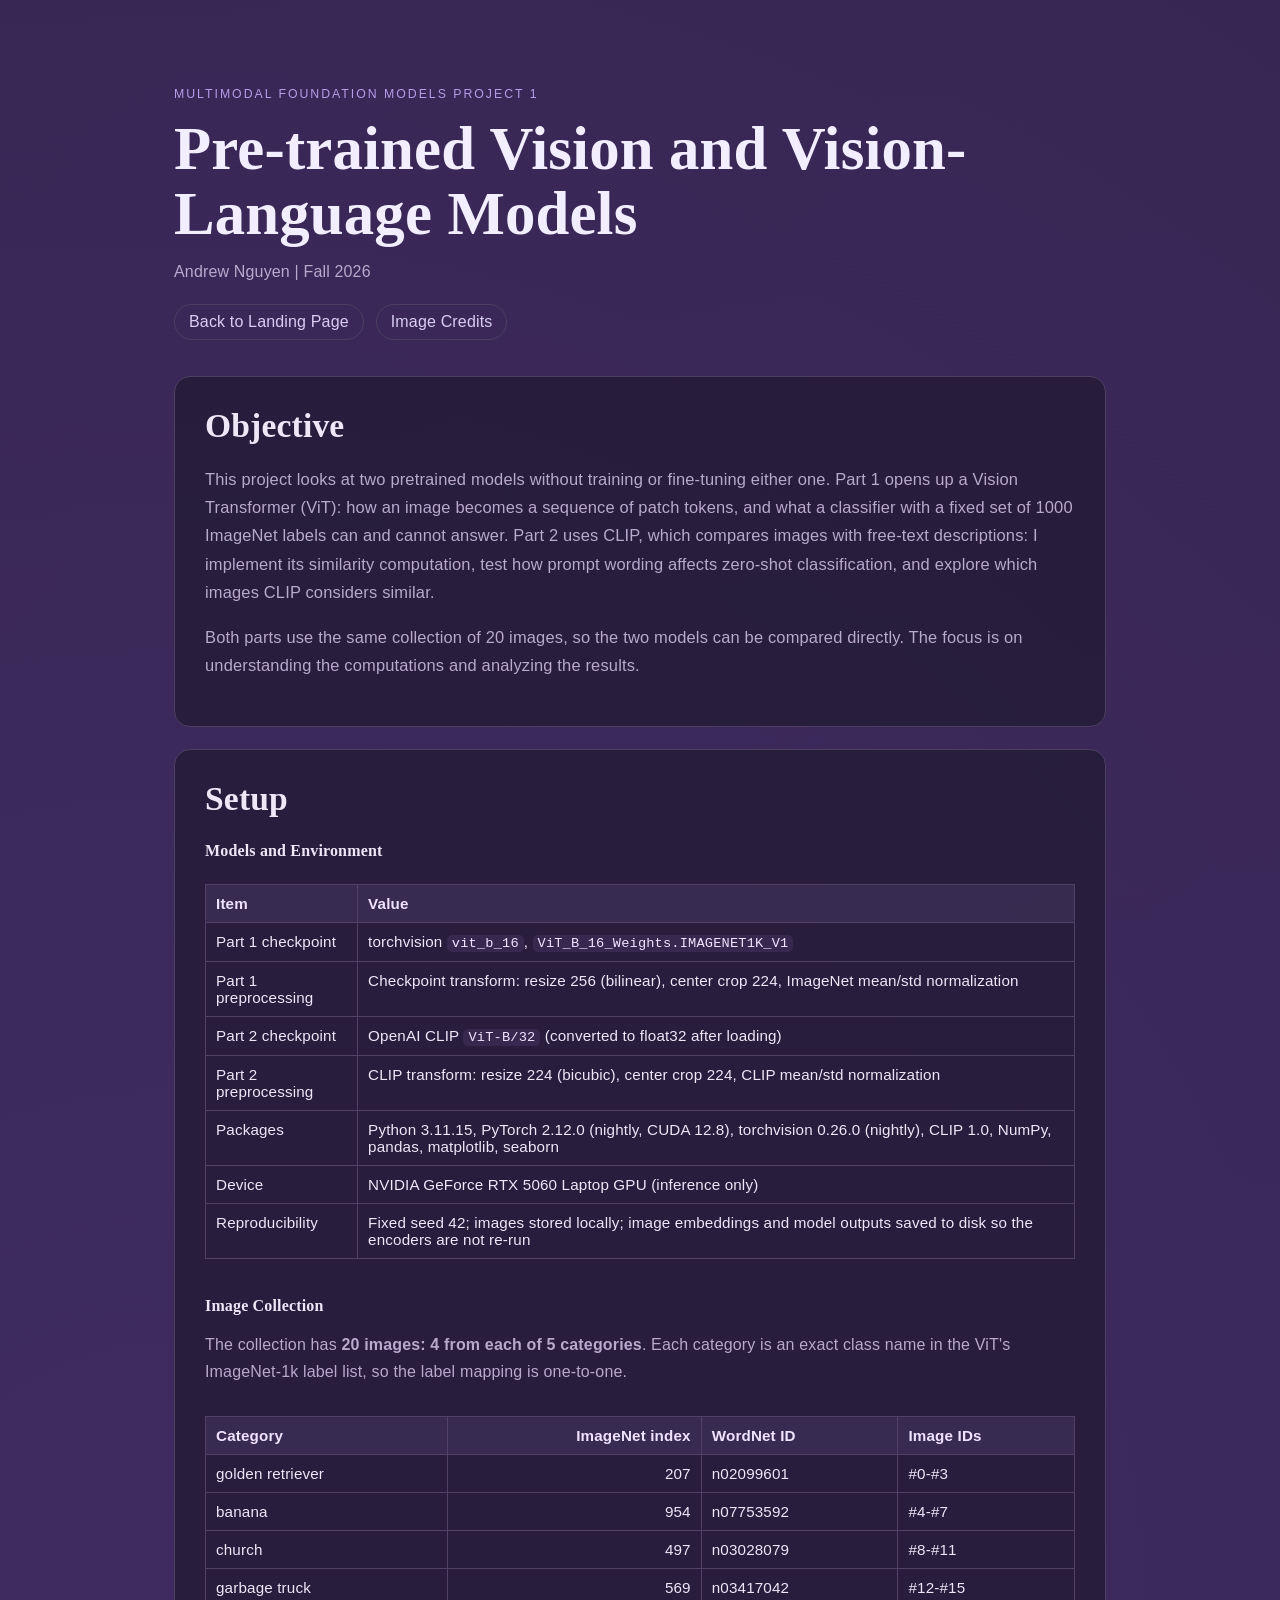
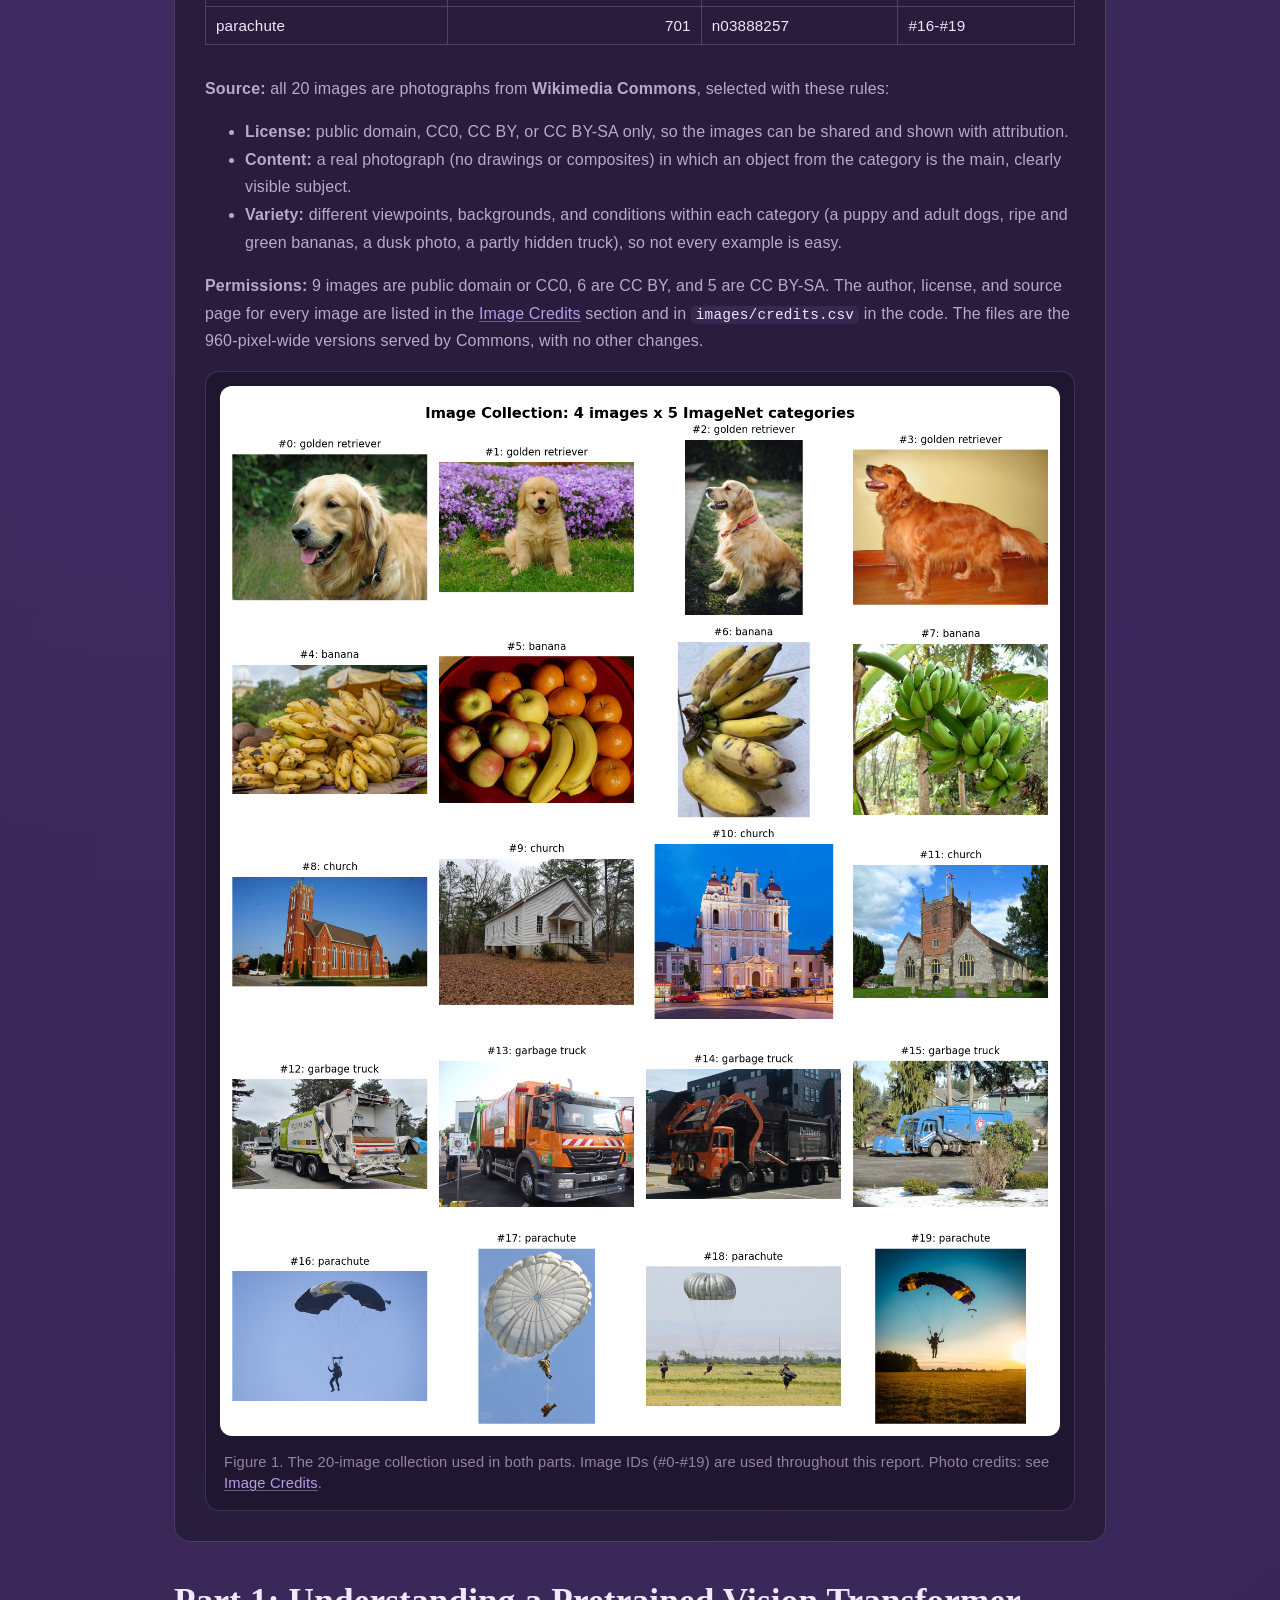
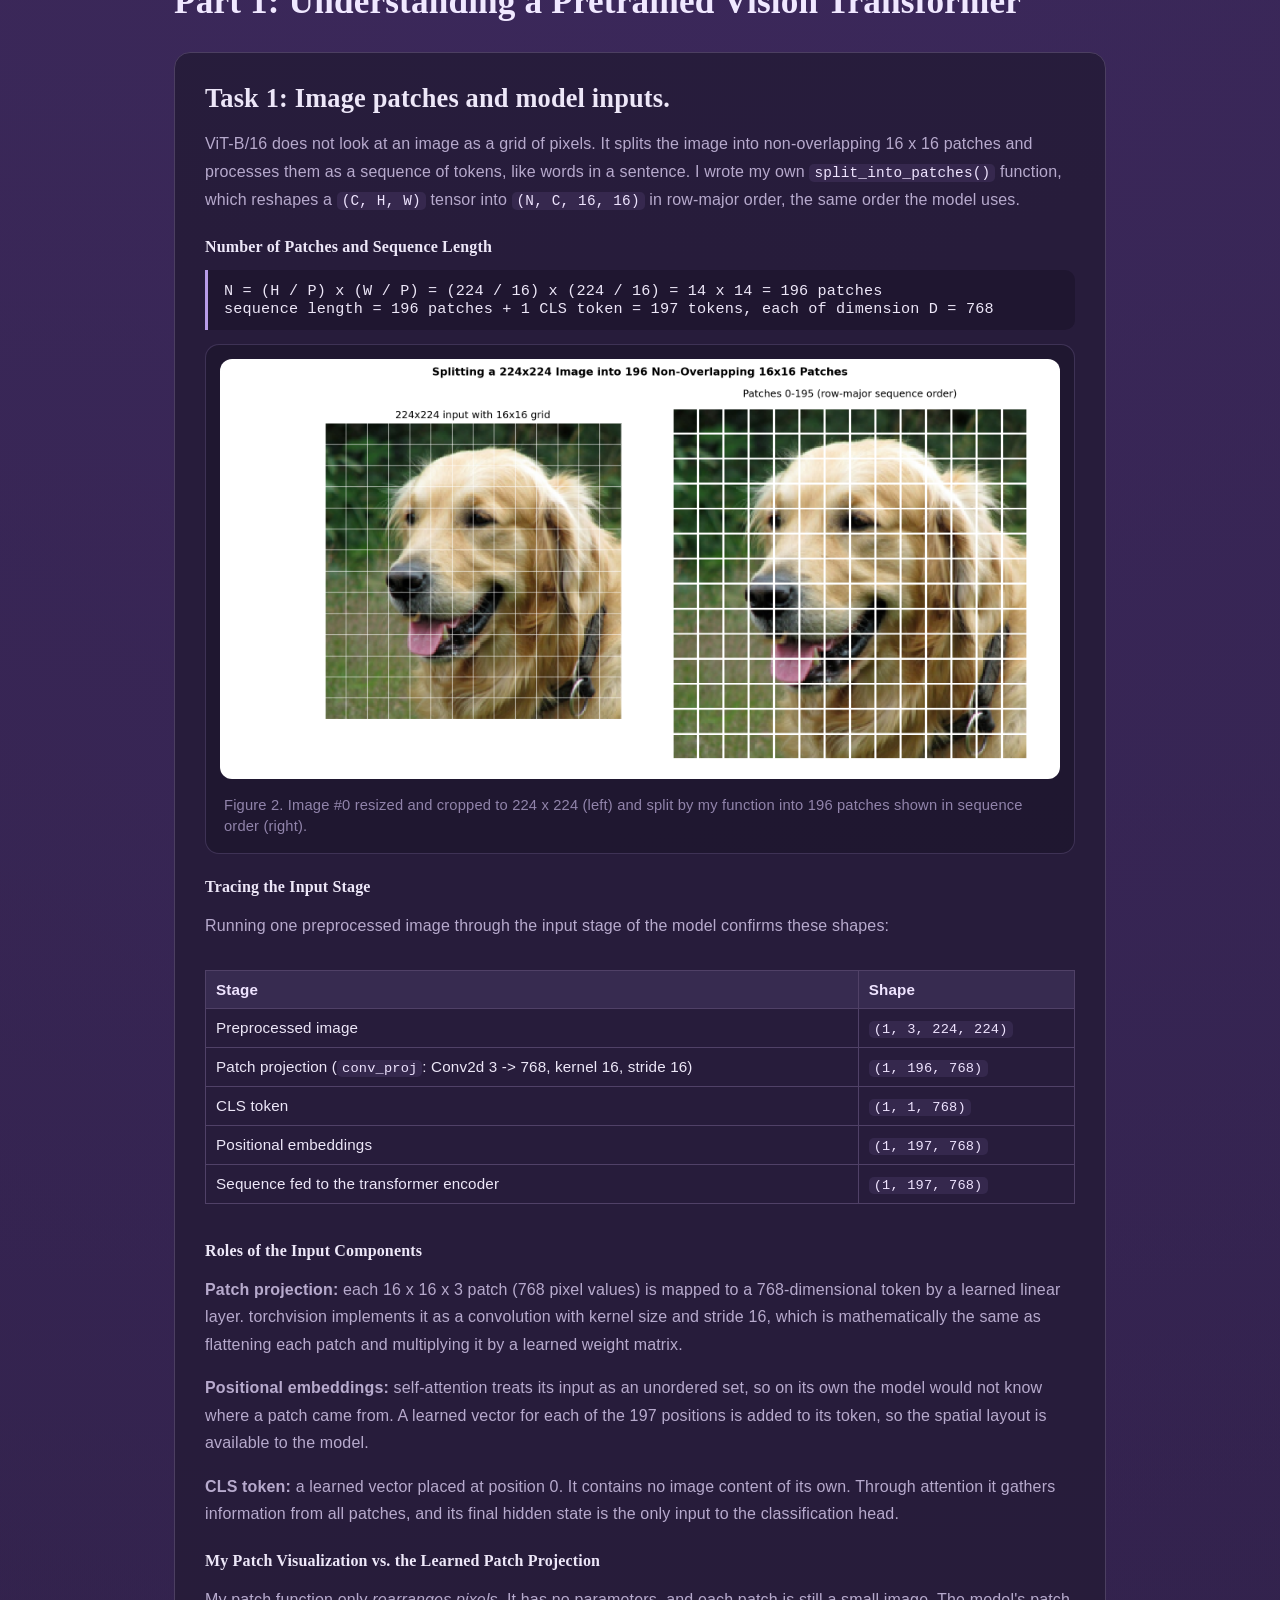
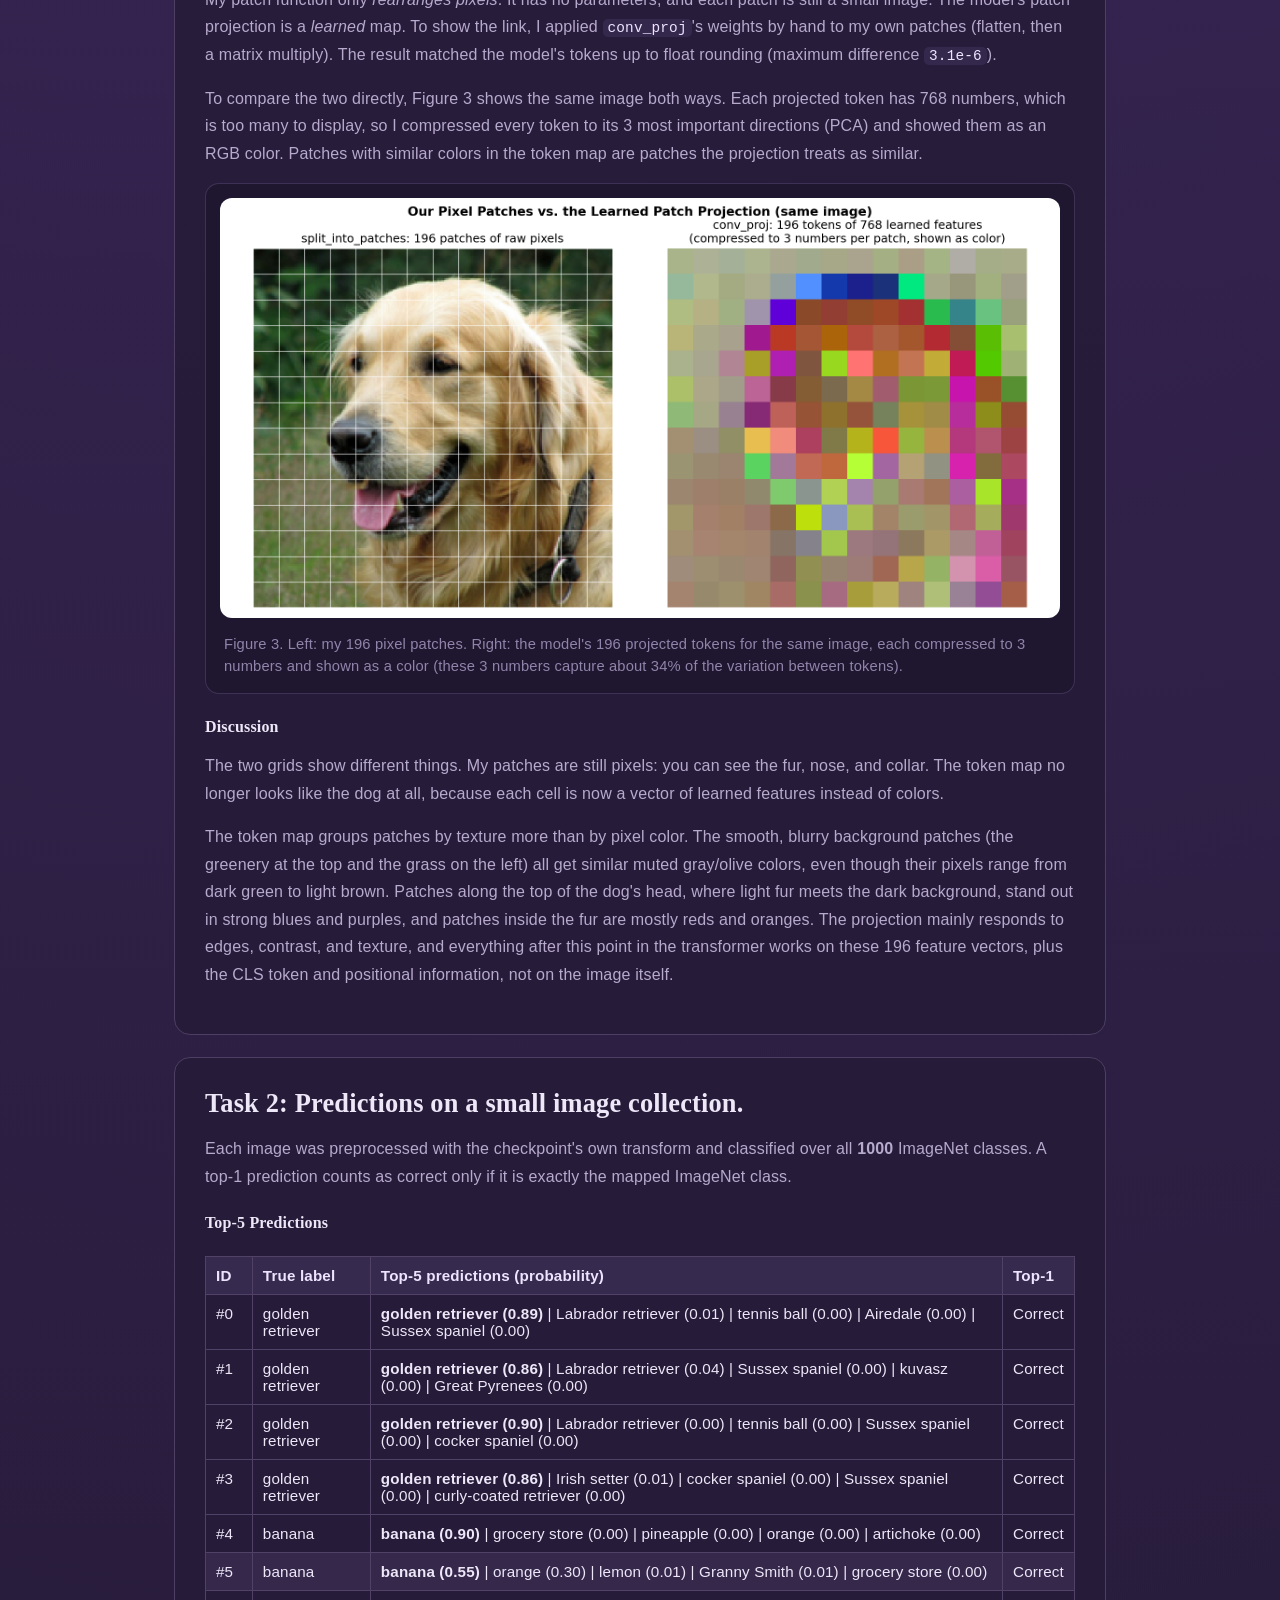
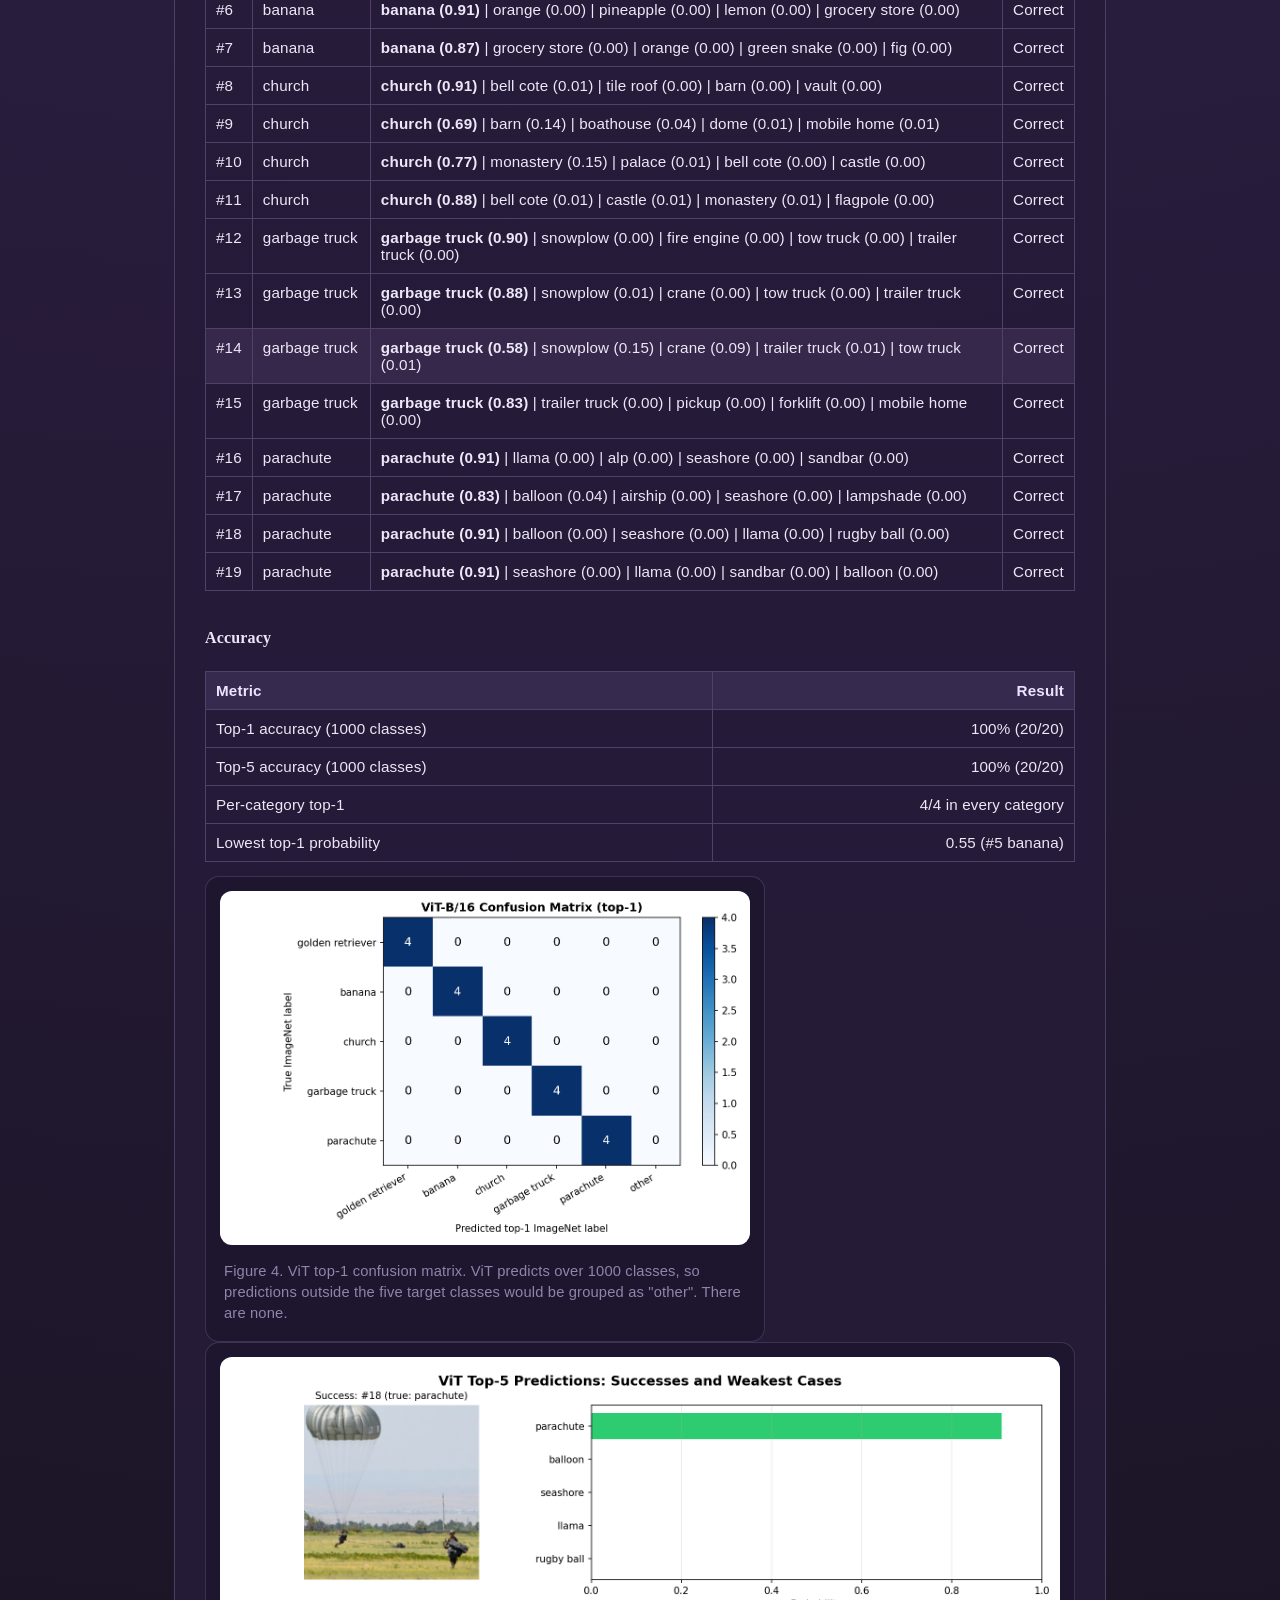
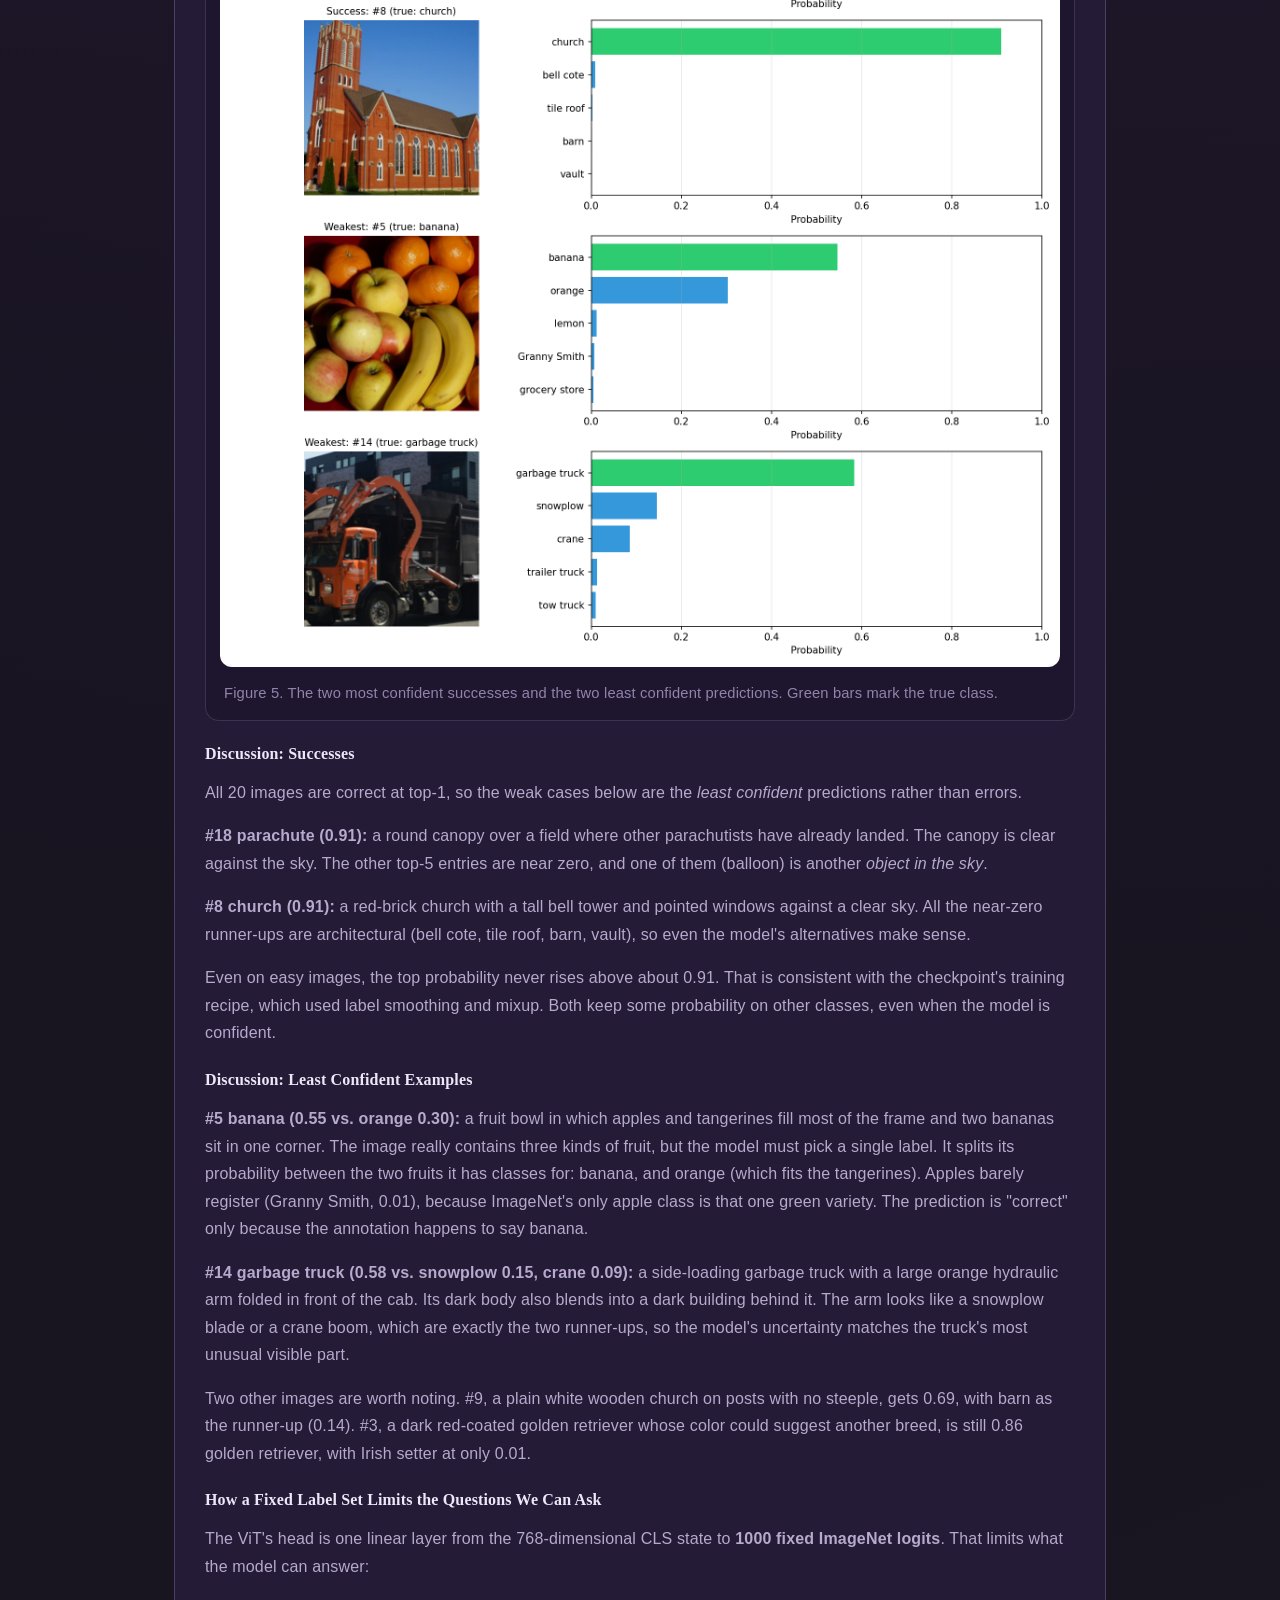
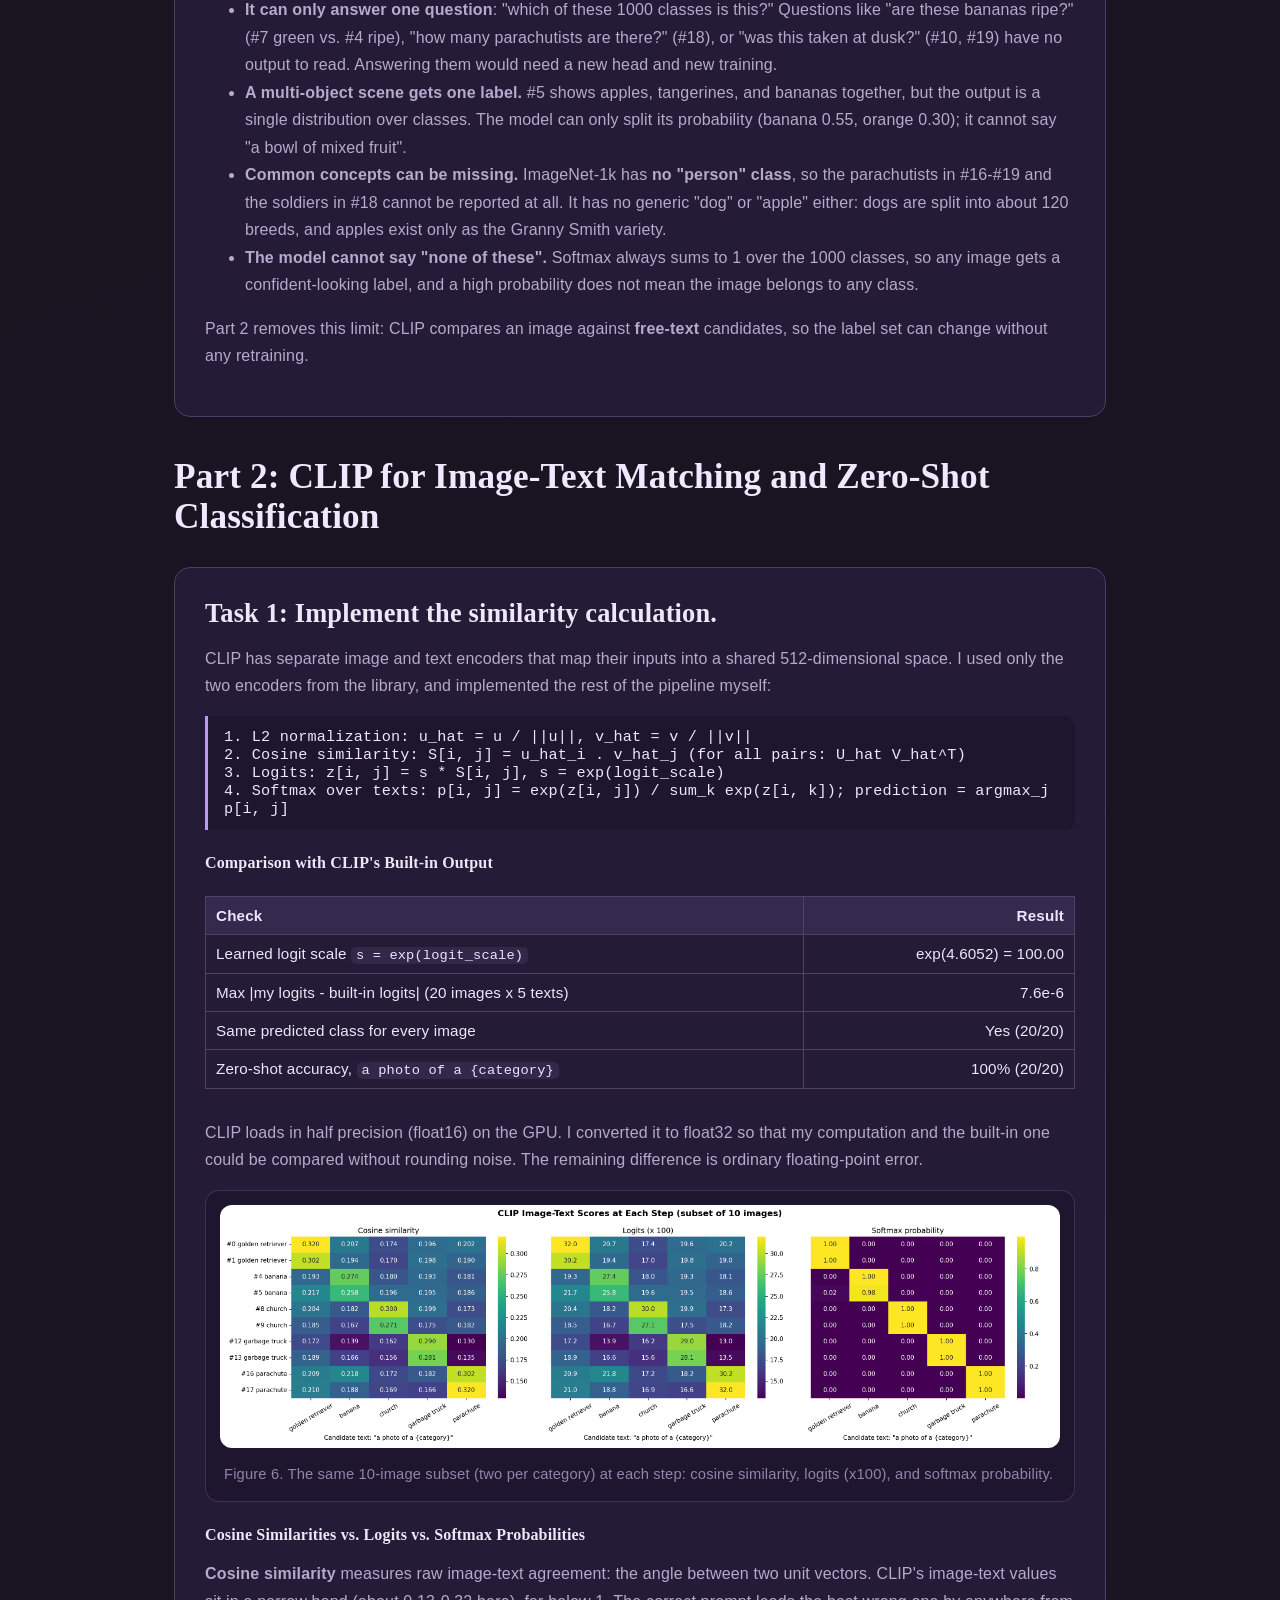
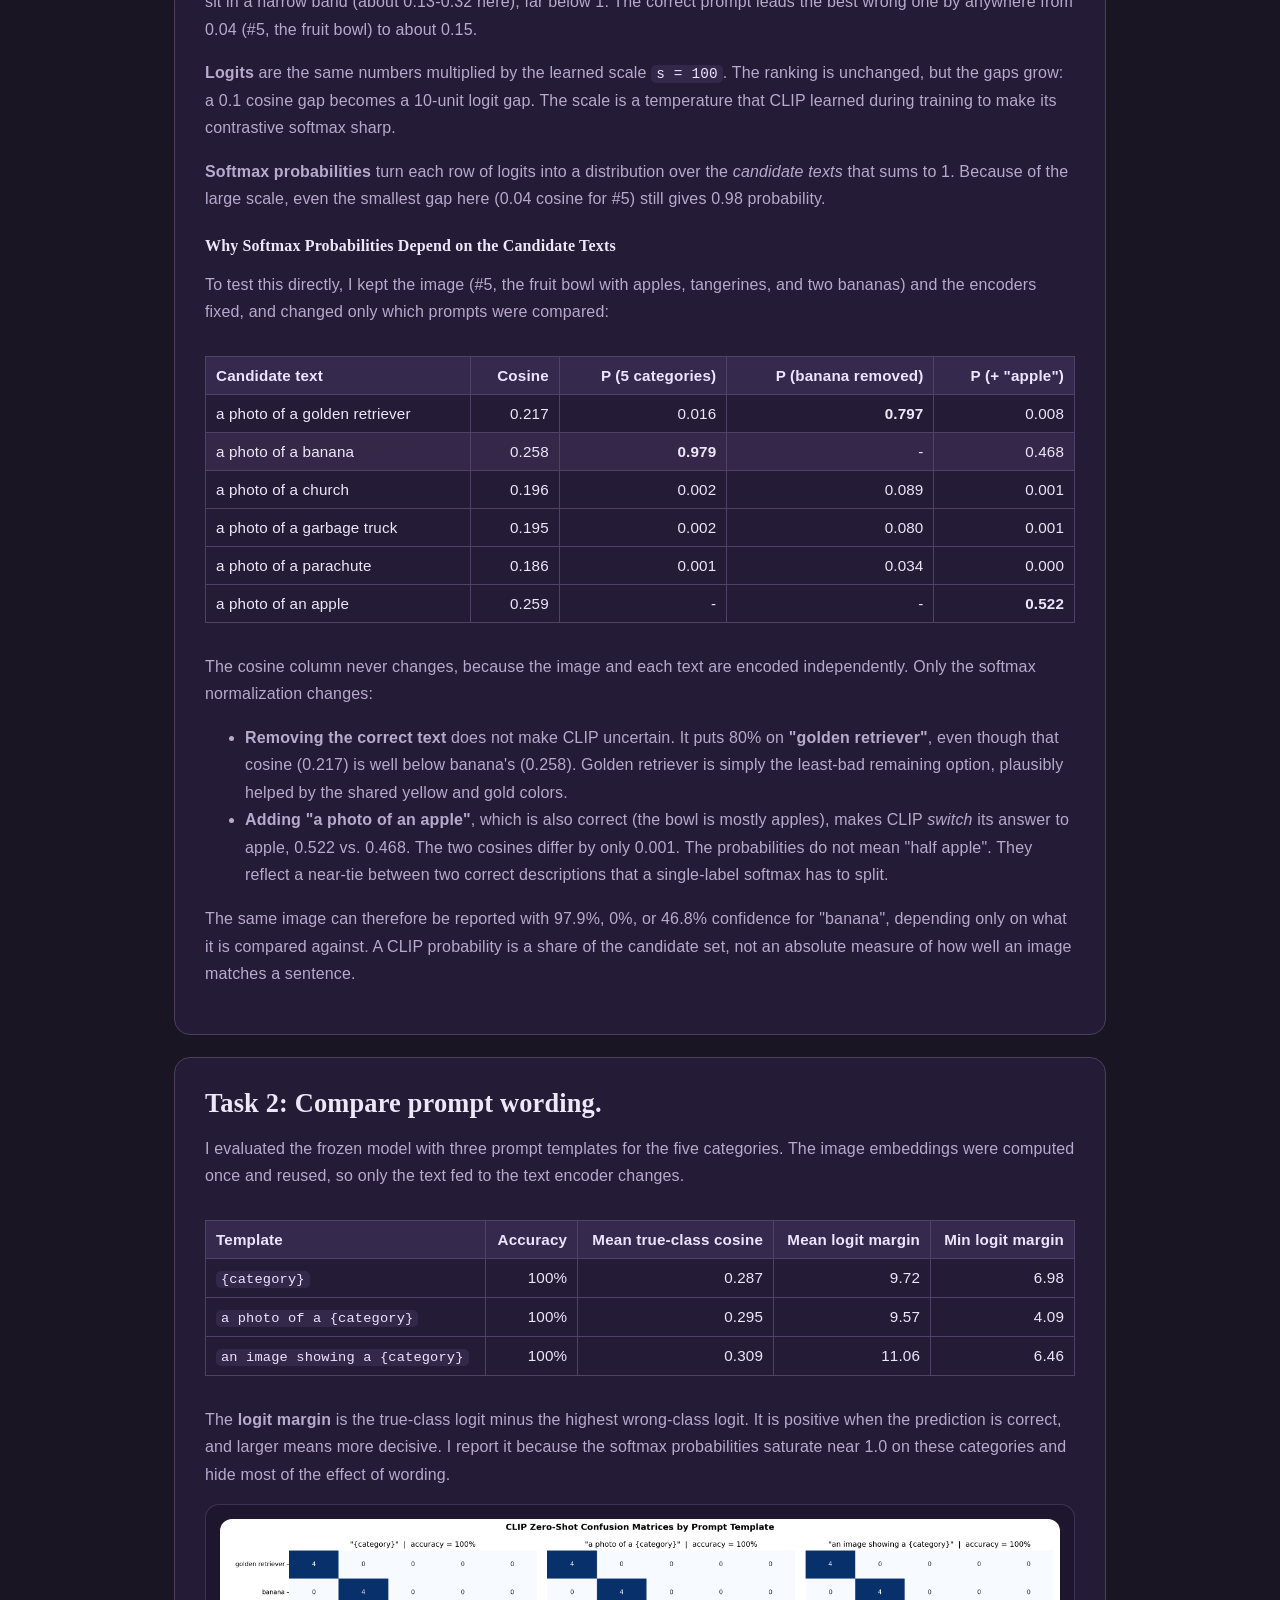
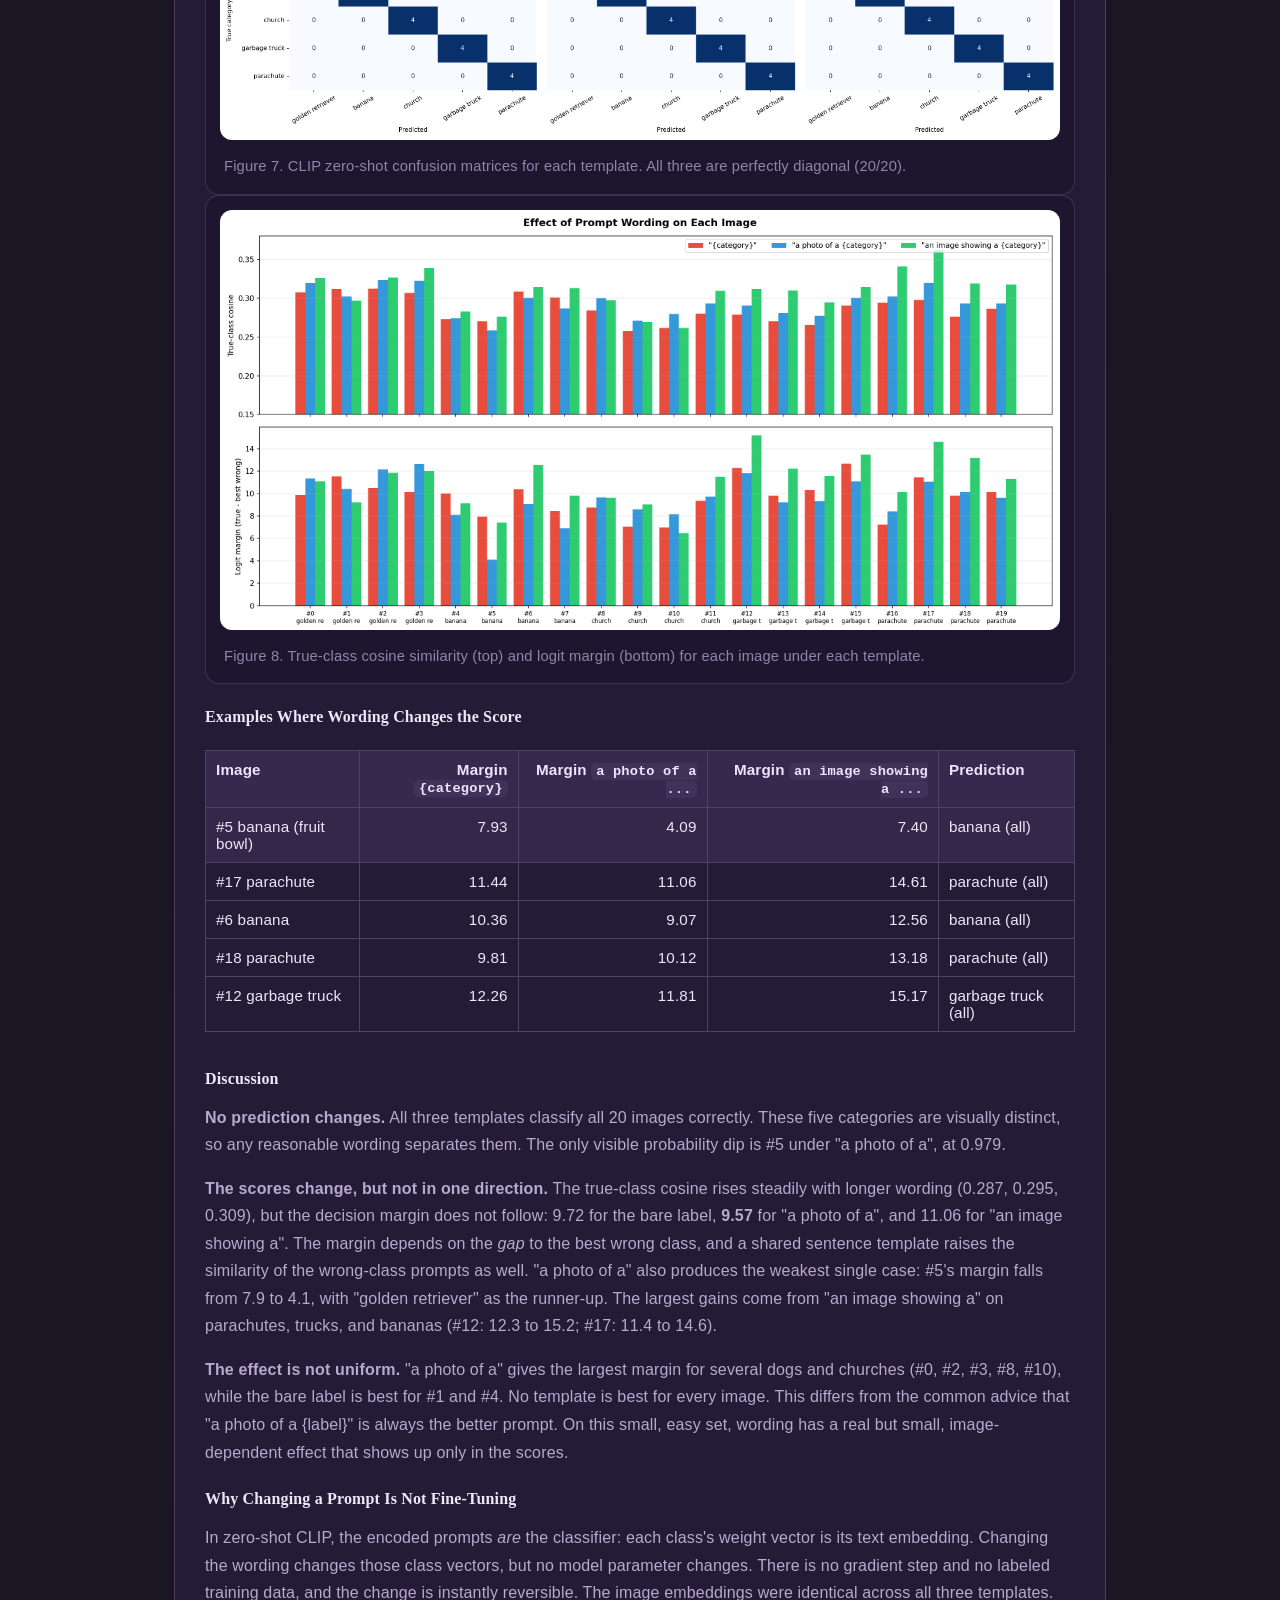
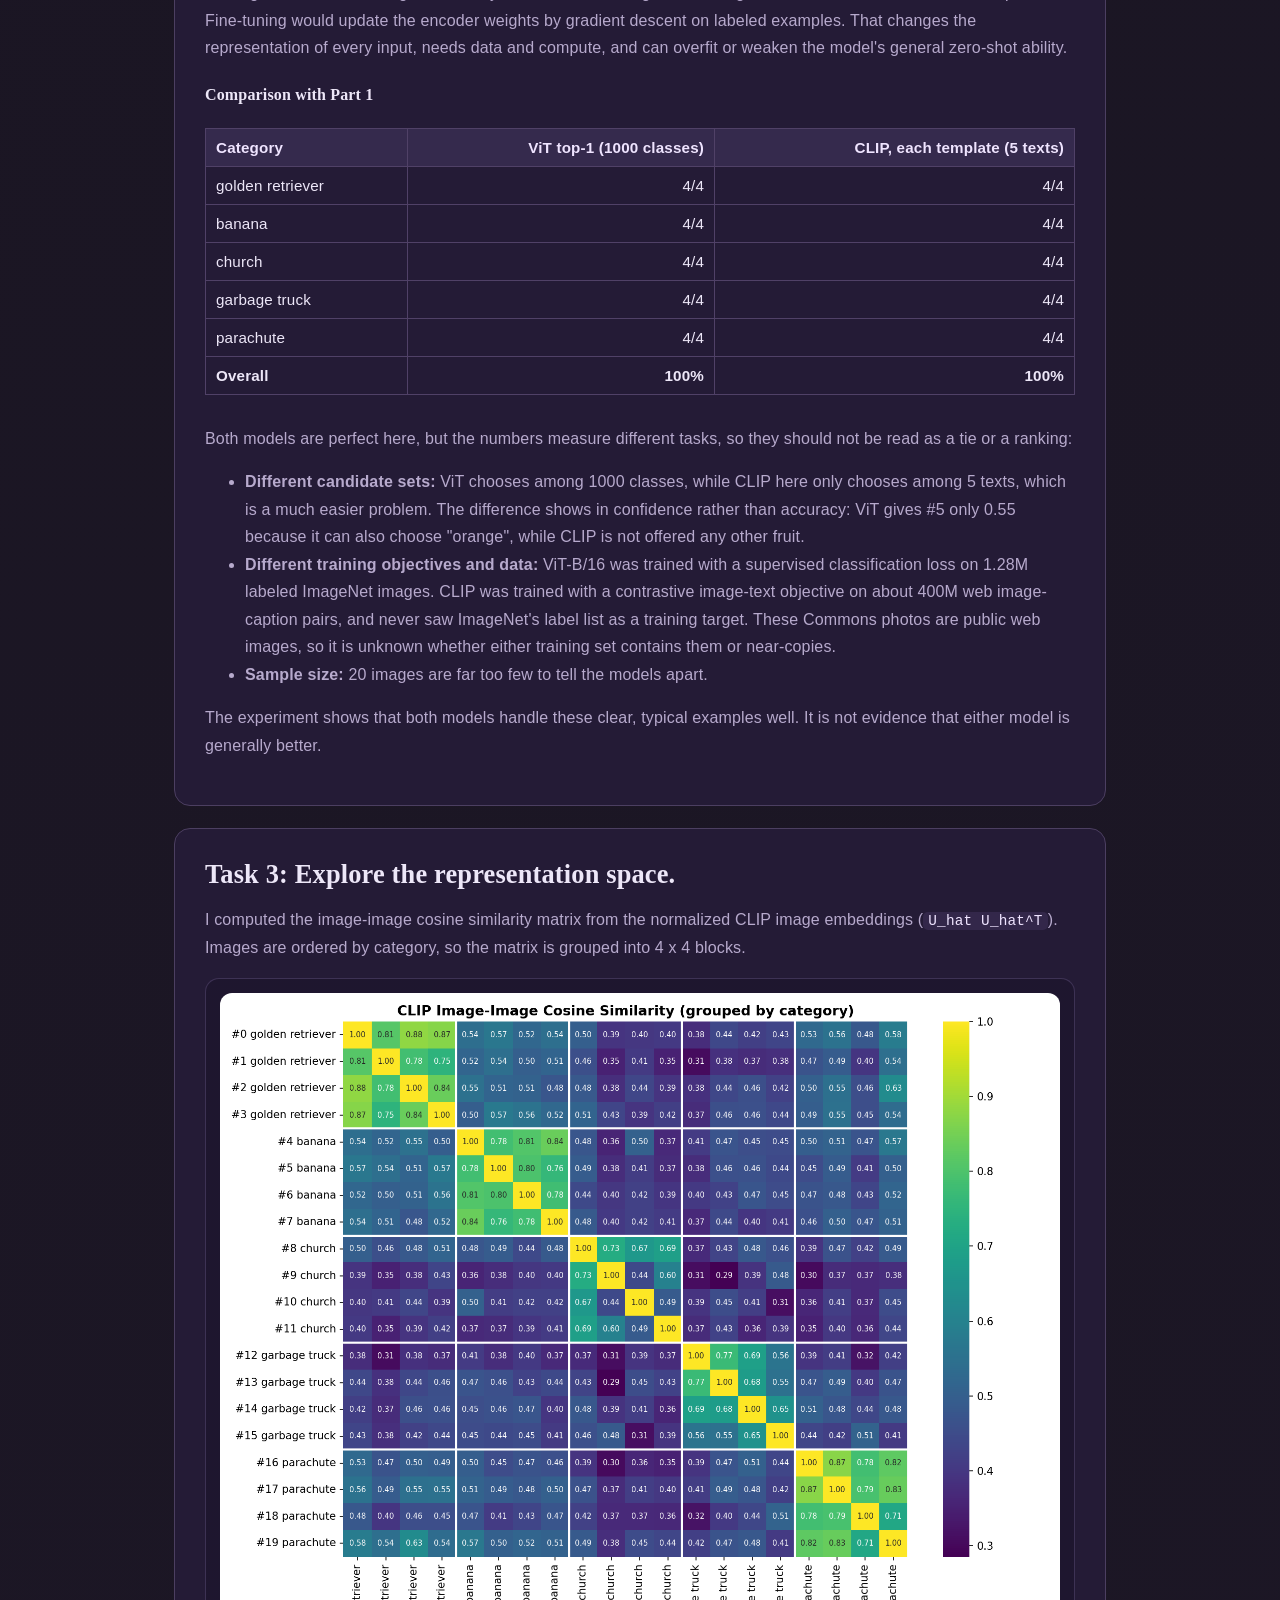
==== commit f9c24a5e: "Add files via upload" ====
--- a/project1/index.html
+++ b/project1/index.html
@@ -164,27 +164,28 @@
             to float rounding (maximum difference <code>3.1e-6</code>).
         </p>
         <p>
-            Individual learned filters are hard to interpret, because the 768 output dimensions are an arbitrary basis.
-            Following the ViT paper (Dosovitskiy et al., 2021), Figure 3 instead shows the top principal components of the
-            768 filters. These 28 components explain 41.7% of the filters' variance.
-        </p>
-        <figure>
-            <img src="images/p1_projection_pca.png" alt="Grid of 28 principal components of the learned patch projection filters">
-            <figcaption>Figure 3. Top 28 principal components of the learned patch projection filters.</figcaption>
+            To compare the two directly, Figure 3 shows the same image both ways. Each projected token has 768 numbers,
+            which is too many to display, so I compressed every token to its 3 most important directions (PCA) and showed
+            them as an RGB color. Patches with similar colors in the token map are patches the projection treats as similar.
+        </p>
+        <figure>
+            <img src="images/p1_token_map.png" alt="Left: the golden retriever image split into a 14 by 14 grid of pixel patches. Right: the same 14 by 14 grid where each cell's color summarizes its 768-number projected token">
+            <figcaption>Figure 3. Left: my 196 pixel patches. Right: the model's 196 projected tokens for the same image, each compressed to 3 numbers and shown as a color (these 3 numbers capture about 34% of the variation between tokens).</figcaption>
         </figure>
 
         <h4>Discussion</h4>
         <p>
-            The two visualizations show different things. My patches are <strong>pixels</strong>: you can still see the grass,
-            the fur, and the collar. The projection filters are <strong>learned feature detectors</strong>.
-            The leading components are smooth, low-frequency patterns: green/magenta and blue/orange color-opponent blobs,
-            and horizontal and vertical stripes. They look much like the first-layer filters of a CNN.
-        </p>
-        <p>
-            A projected token therefore no longer stores what a patch looks like pixel by pixel. It stores how strongly
-            the patch matches each learned pattern (color contrast, edges at certain orientations). Everything after this
-            point in the transformer works on these 196 feature vectors, plus the CLS token and positional information,
-            not on the image itself.
+            The two grids show different things. My patches are still pixels: you can see the fur, nose, and collar.
+            The token map no longer looks like the dog at all, because each cell is now a vector of learned features
+            instead of colors.
+        </p>
+        <p>
+            The token map groups patches by texture more than by pixel color. The smooth, blurry background patches
+            (the greenery at the top and the grass on the left) all get similar muted gray/olive colors, even though their
+            pixels range from dark green to light brown. Patches along the top of the dog's head, where light fur meets the
+            dark background, stand out in strong blues and purples, and patches inside the fur are mostly reds and oranges.
+            The projection mainly responds to edges, contrast, and texture, and everything after this point in the transformer
+            works on these 196 feature vectors, plus the CLS token and positional information, not on the image itself.
         </p>
     </section>
 
@@ -621,8 +622,8 @@
     <section class="card">
         <h2>Summary</h2>
         <p>
-            ViT-B/16 converts a 224 x 224 image into 196 patch tokens plus a CLS token. Its learned patch projection acts as a bank of
-            color and edge detectors rather than a pixel copy. On 20 Wikimedia Commons photos it reached 100% top-1 accuracy over 1000
+            ViT-B/16 converts a 224 x 224 image into 196 patch tokens plus a CLS token. Its learned patch projection turns each patch into
+            768 learned features that group patches by edges and texture rather than by pixel color. On 20 Wikimedia Commons photos it reached 100% top-1 accuracy over 1000
             classes. Its least confident cases, though, show the limits of a fixed label set: a three-fruit bowl forced into one label
             (banana 0.55 vs. orange 0.30), and a truck whose arm looks like a snowplow. It also has no way to report the people in
             the parachute photos.
@@ -679,7 +680,7 @@
 </main>
 
 <footer class="site-footer">
-    <p>Project 1 report page · Generated from executed notebooks and curated analysis.</p>
+    <p>© 2026 Andrew Nguyen</p>
 </footer>
 
 </body>
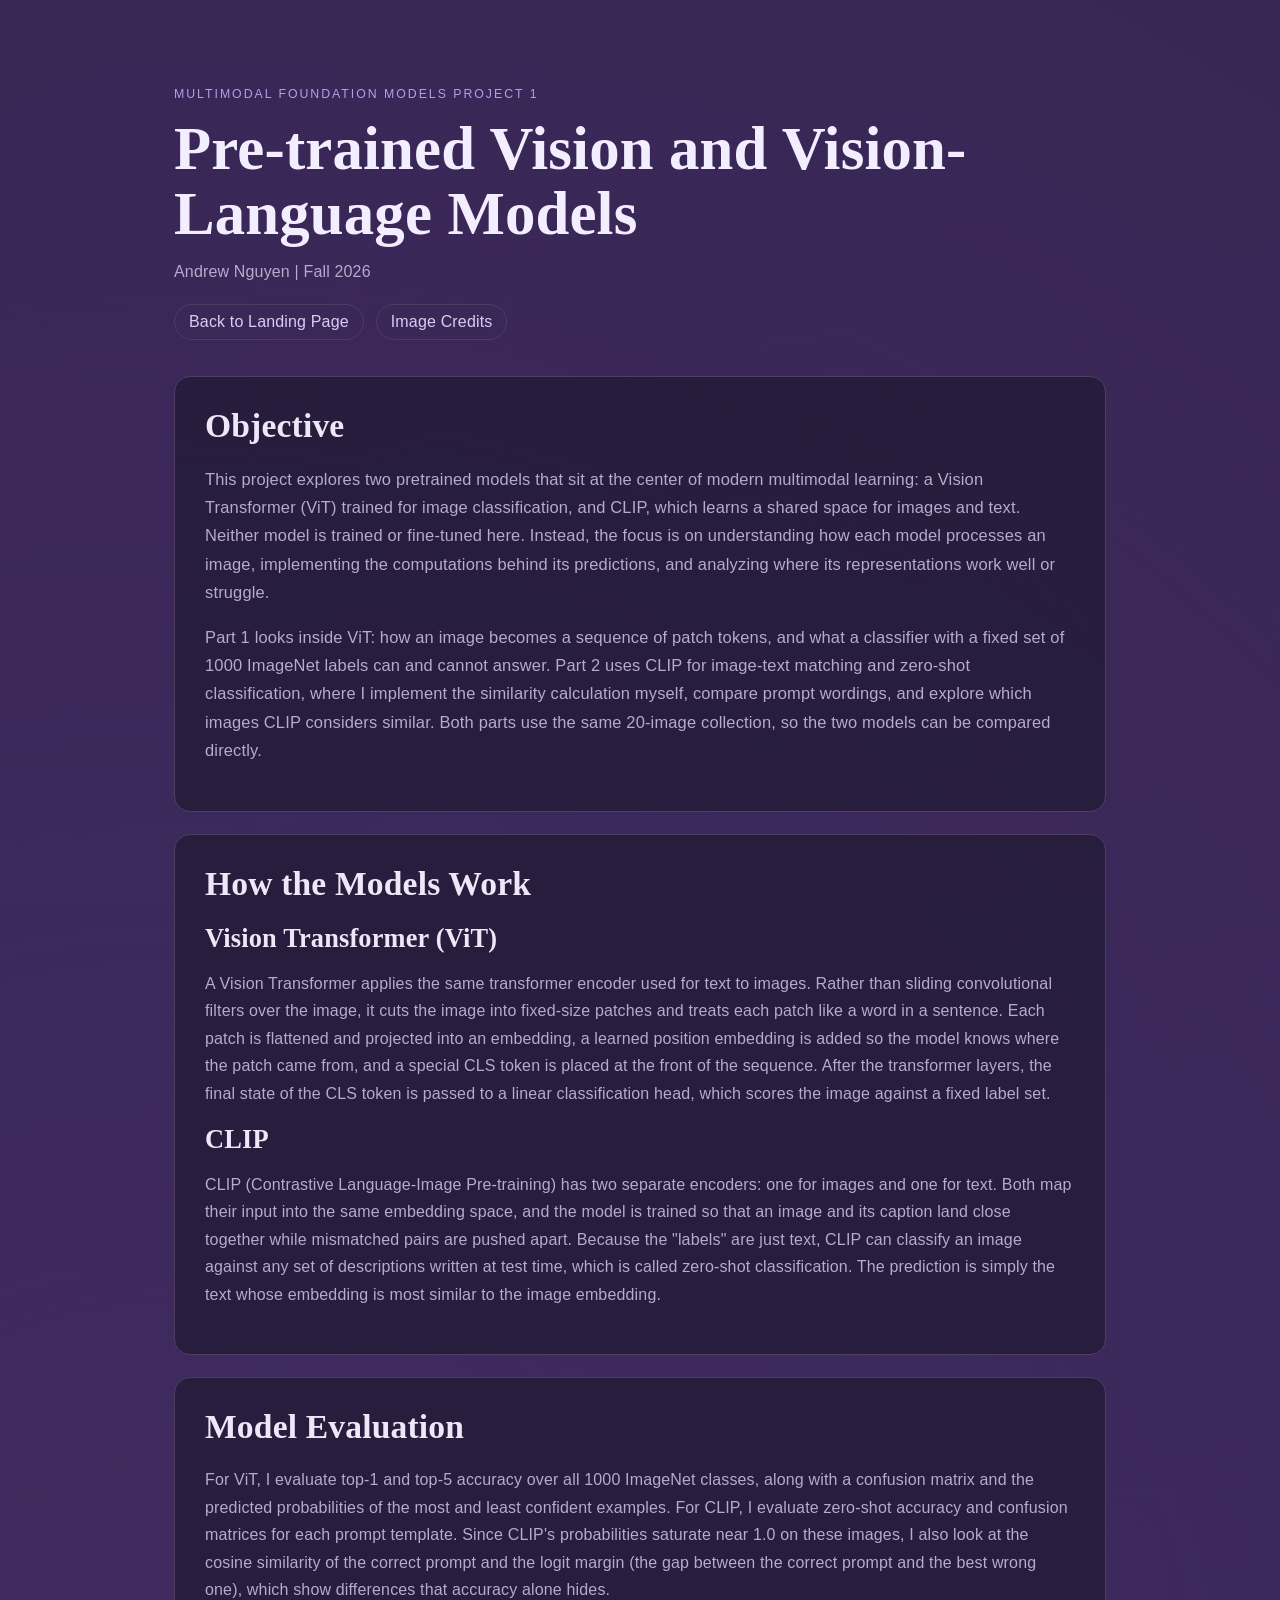
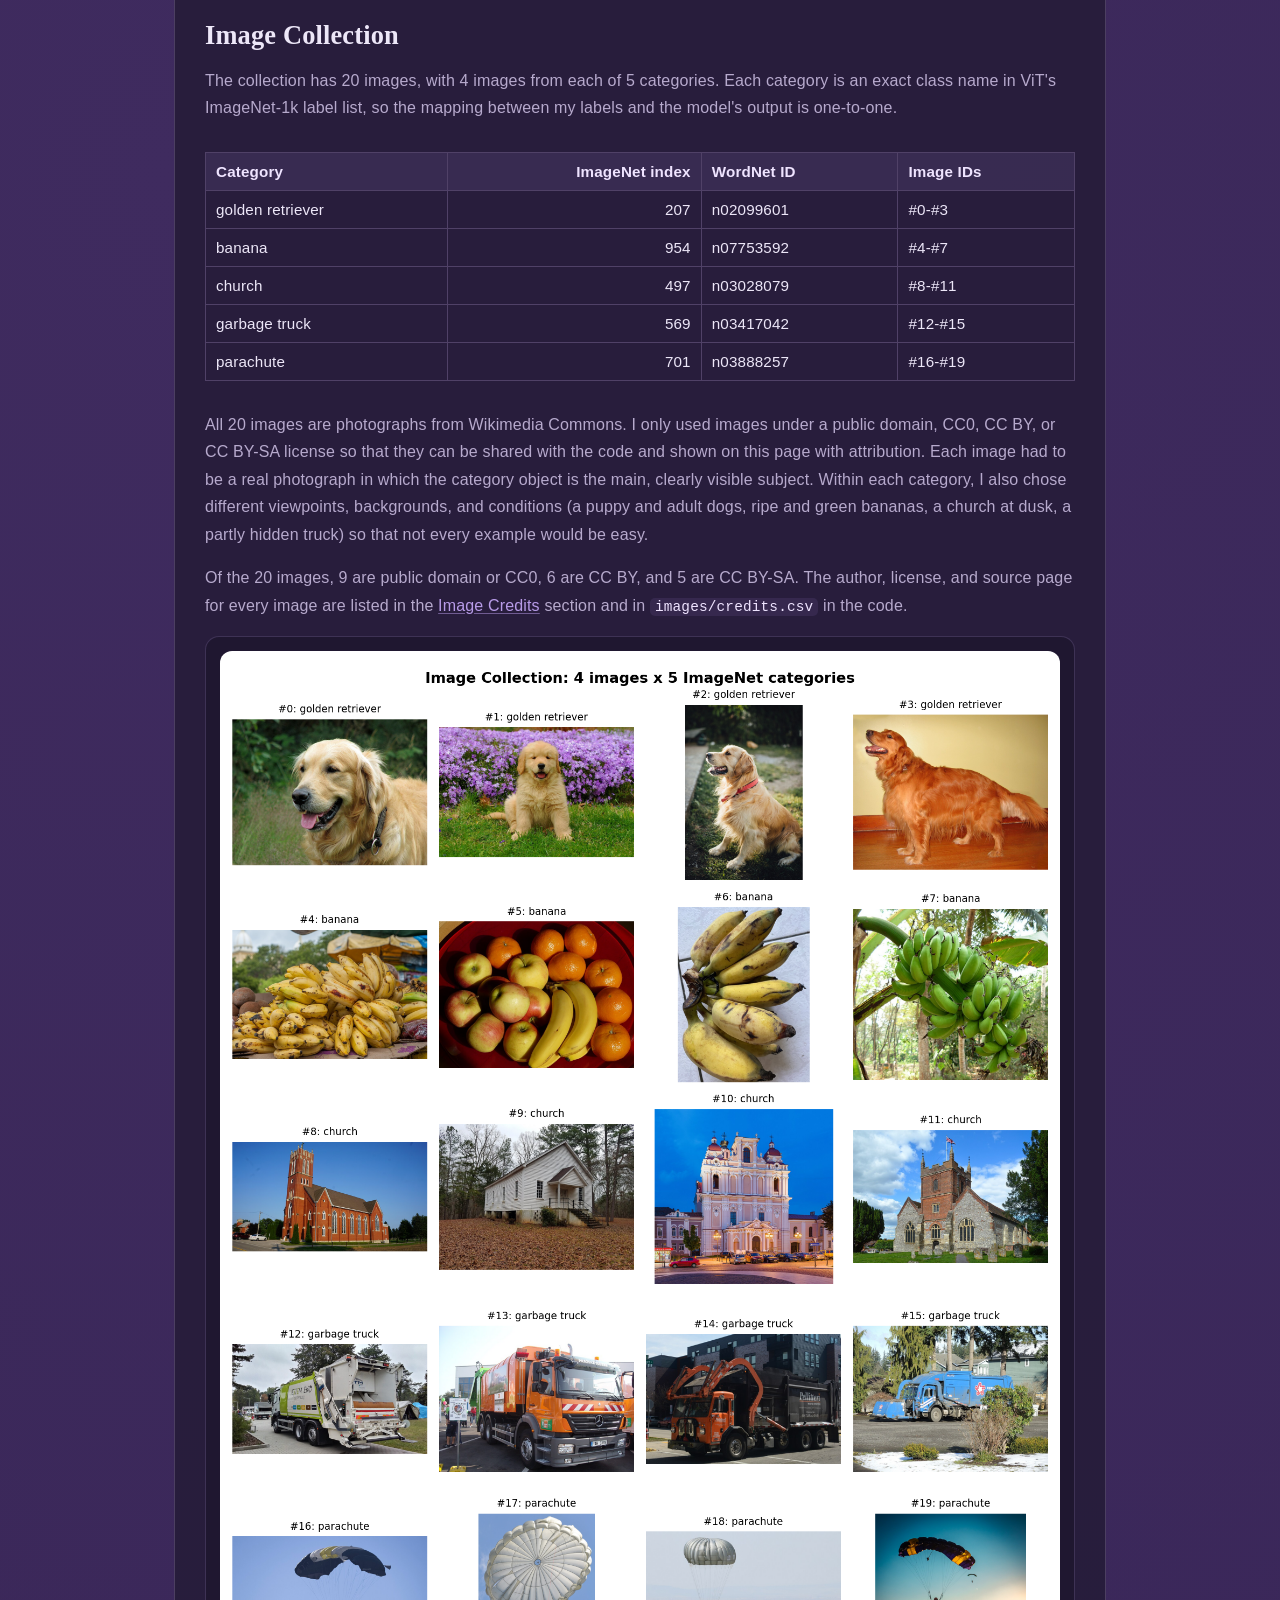
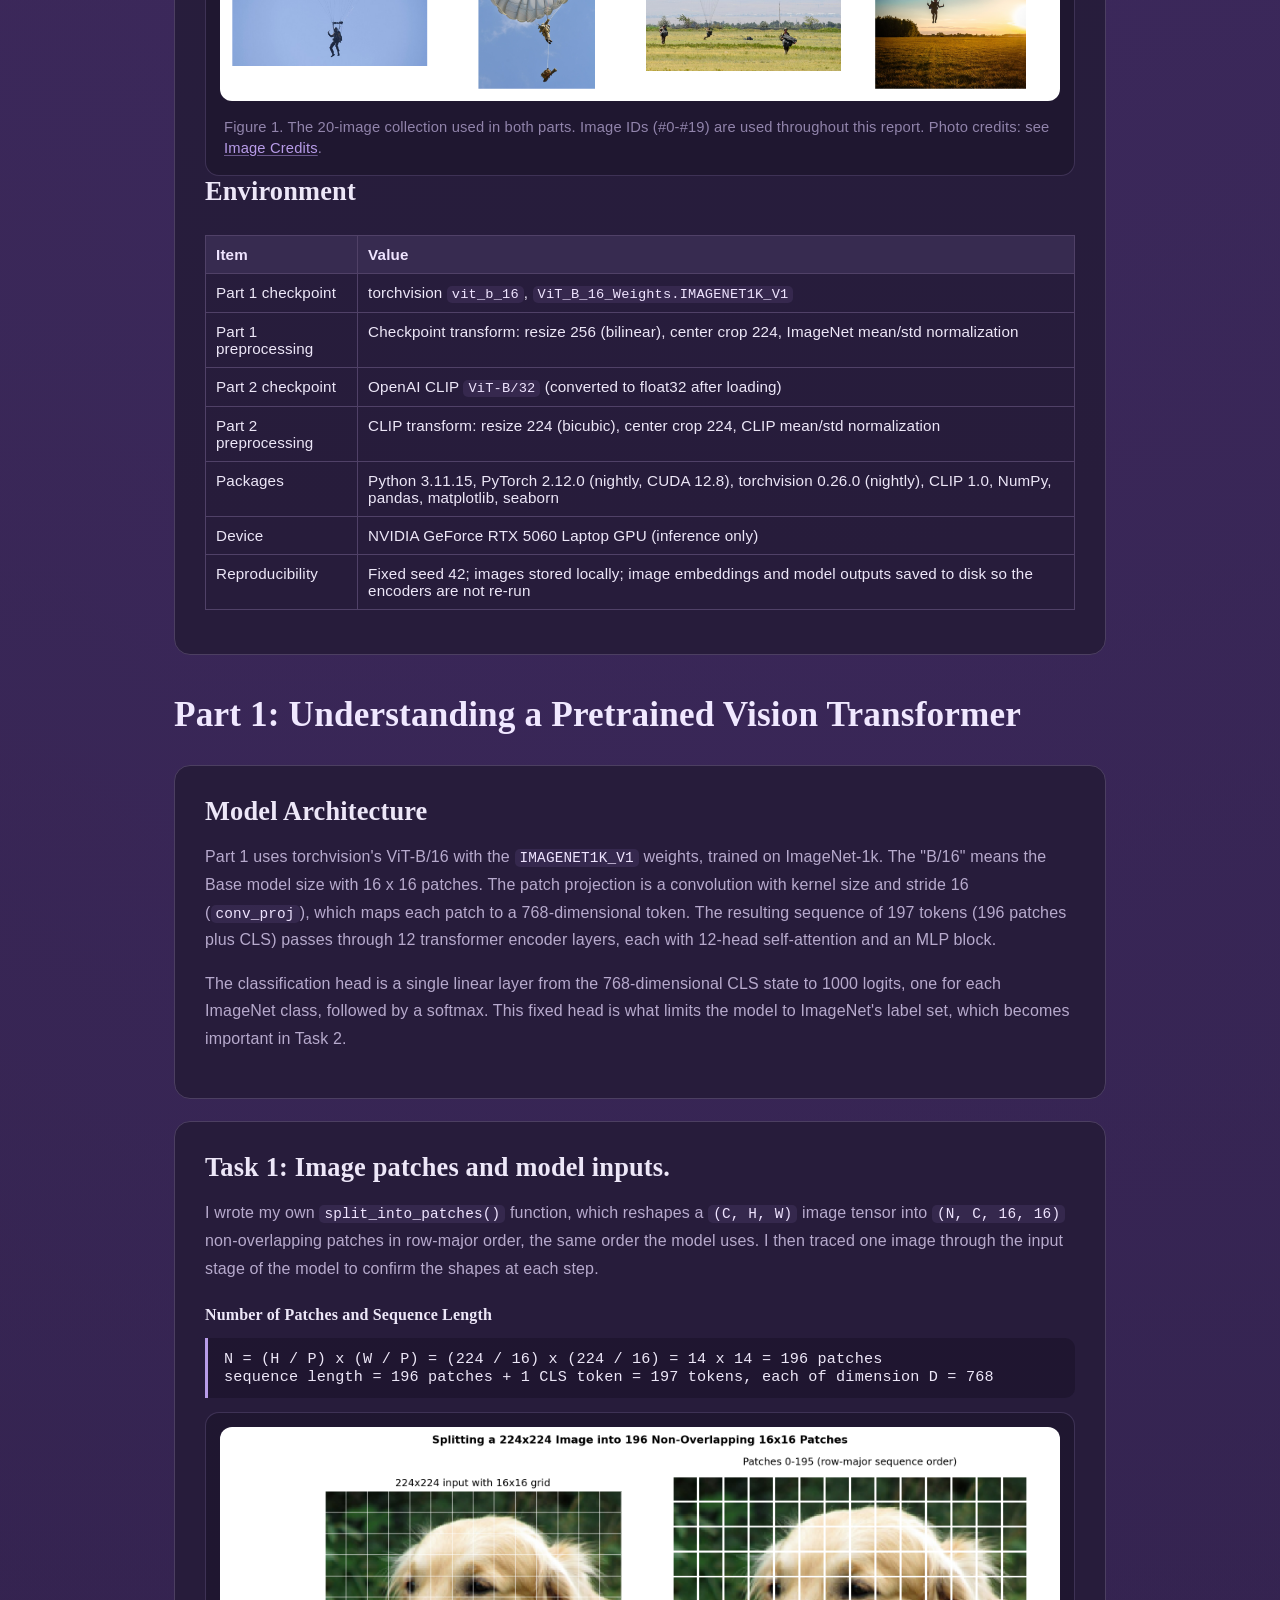
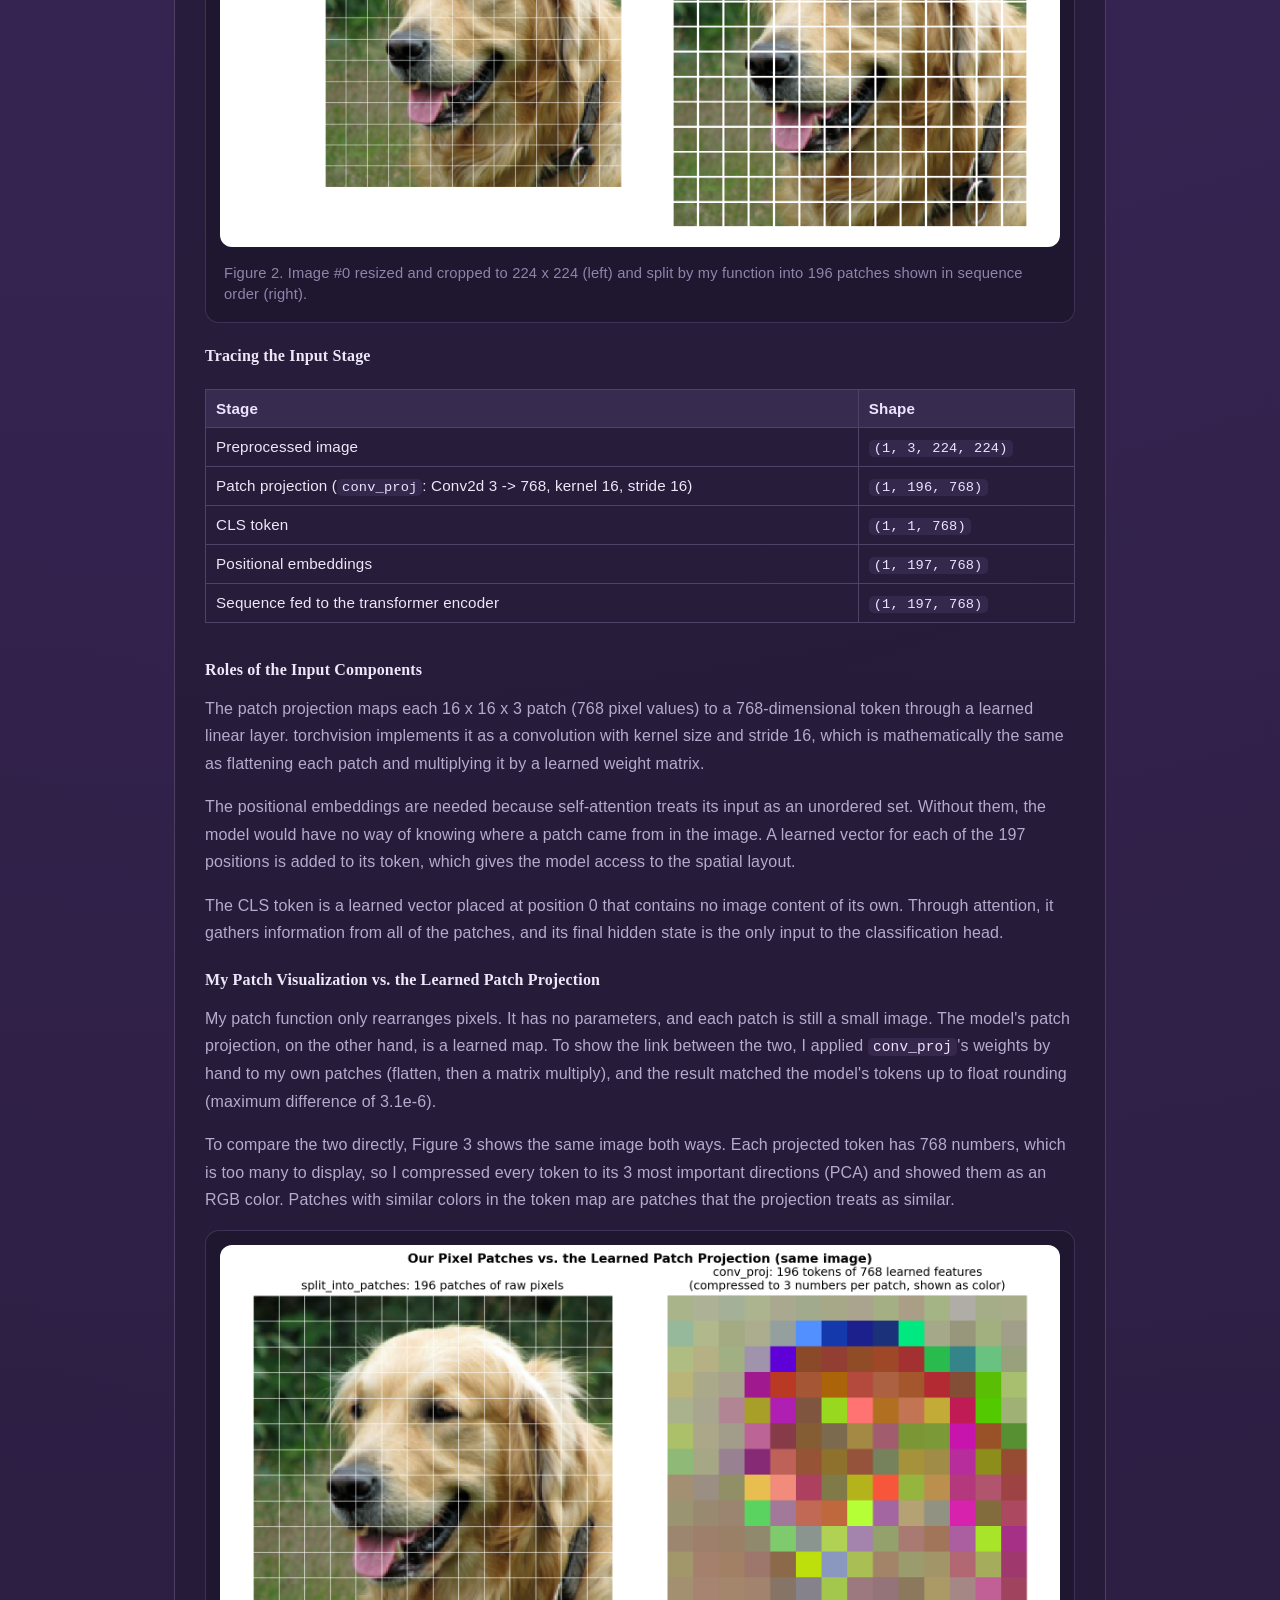
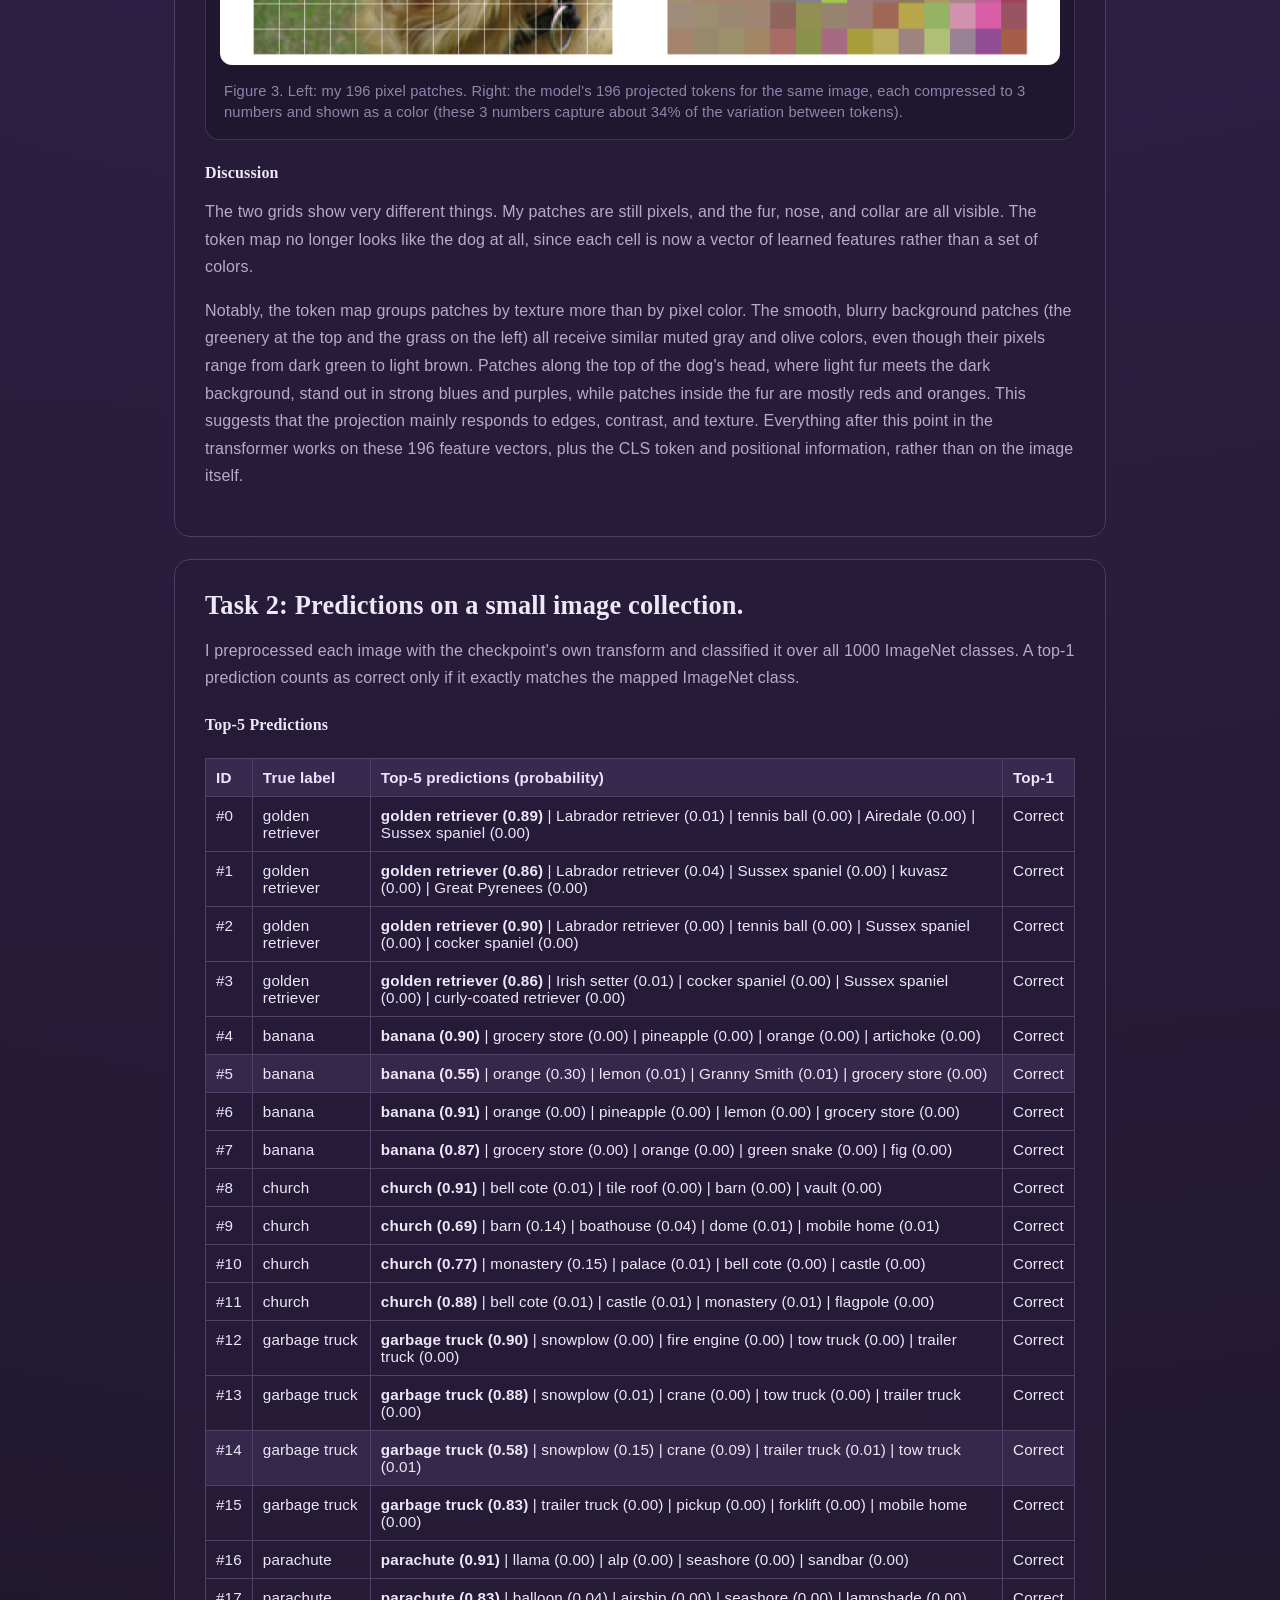
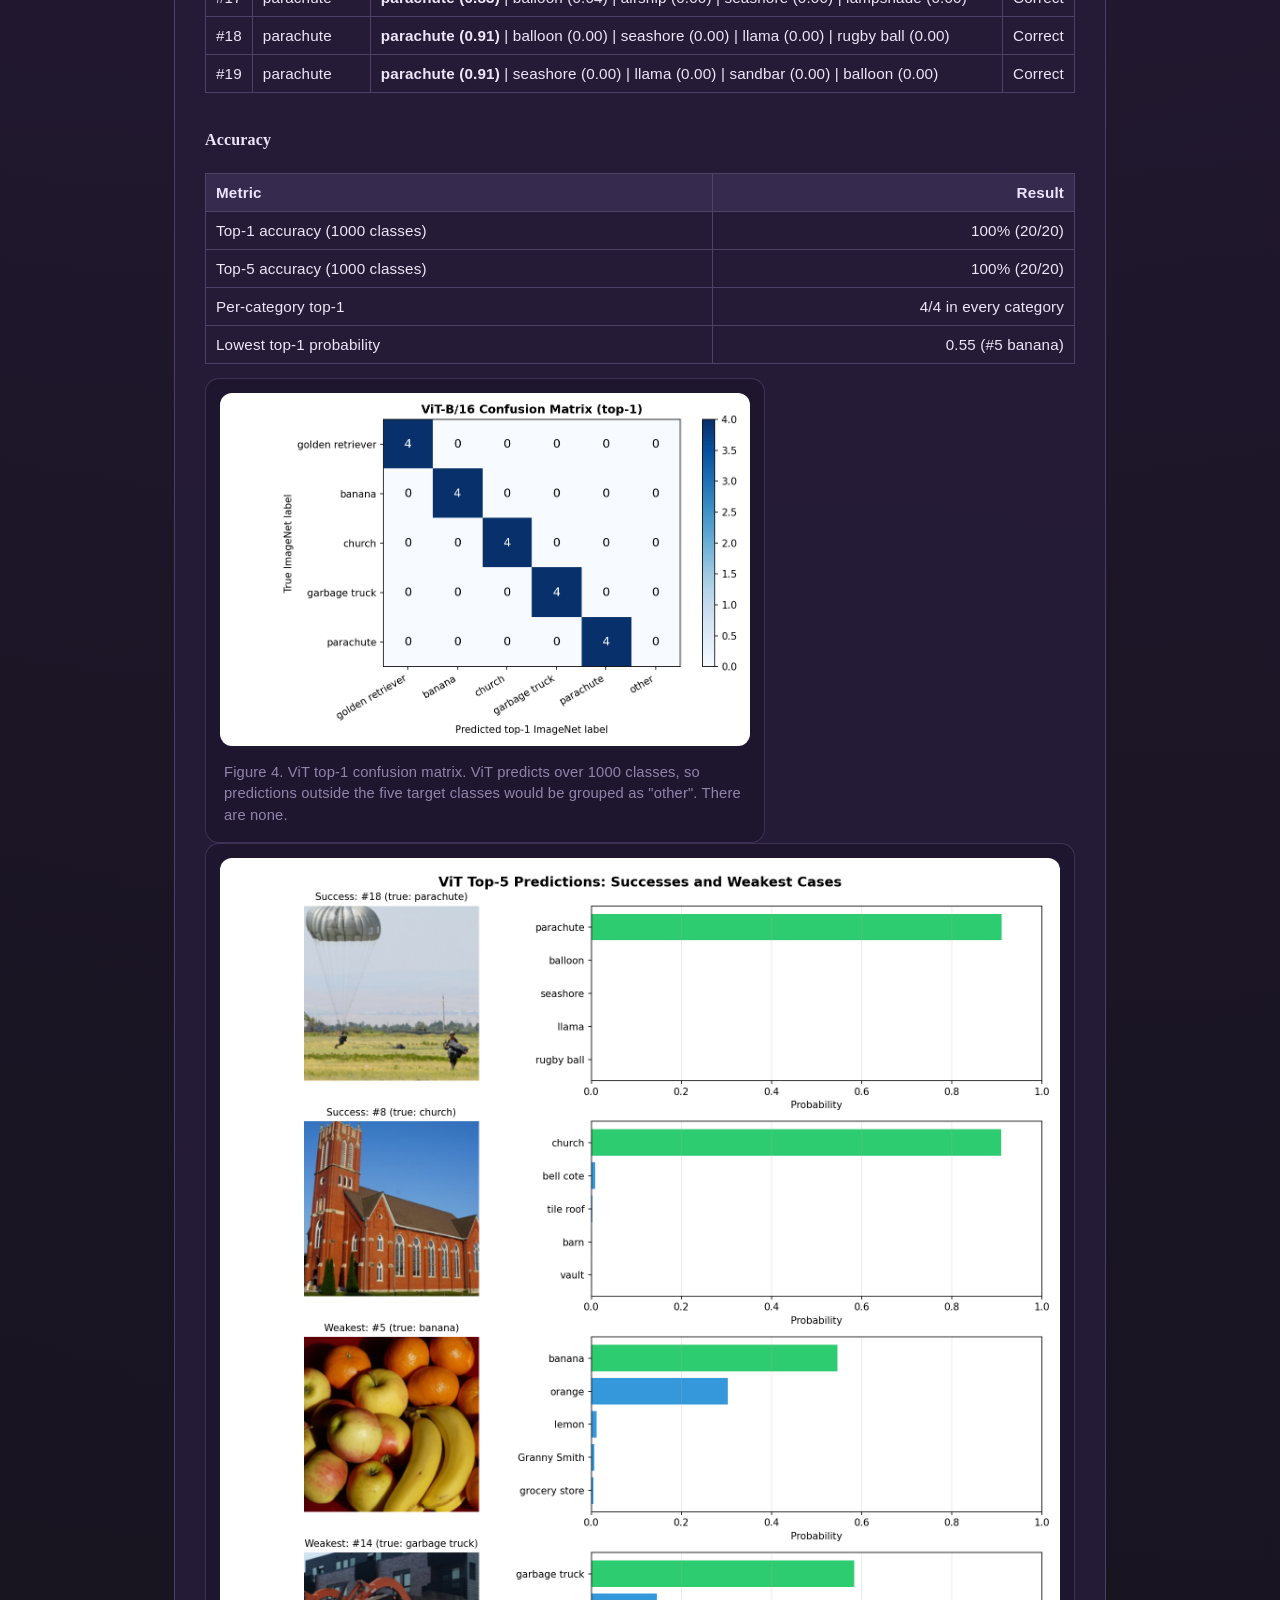
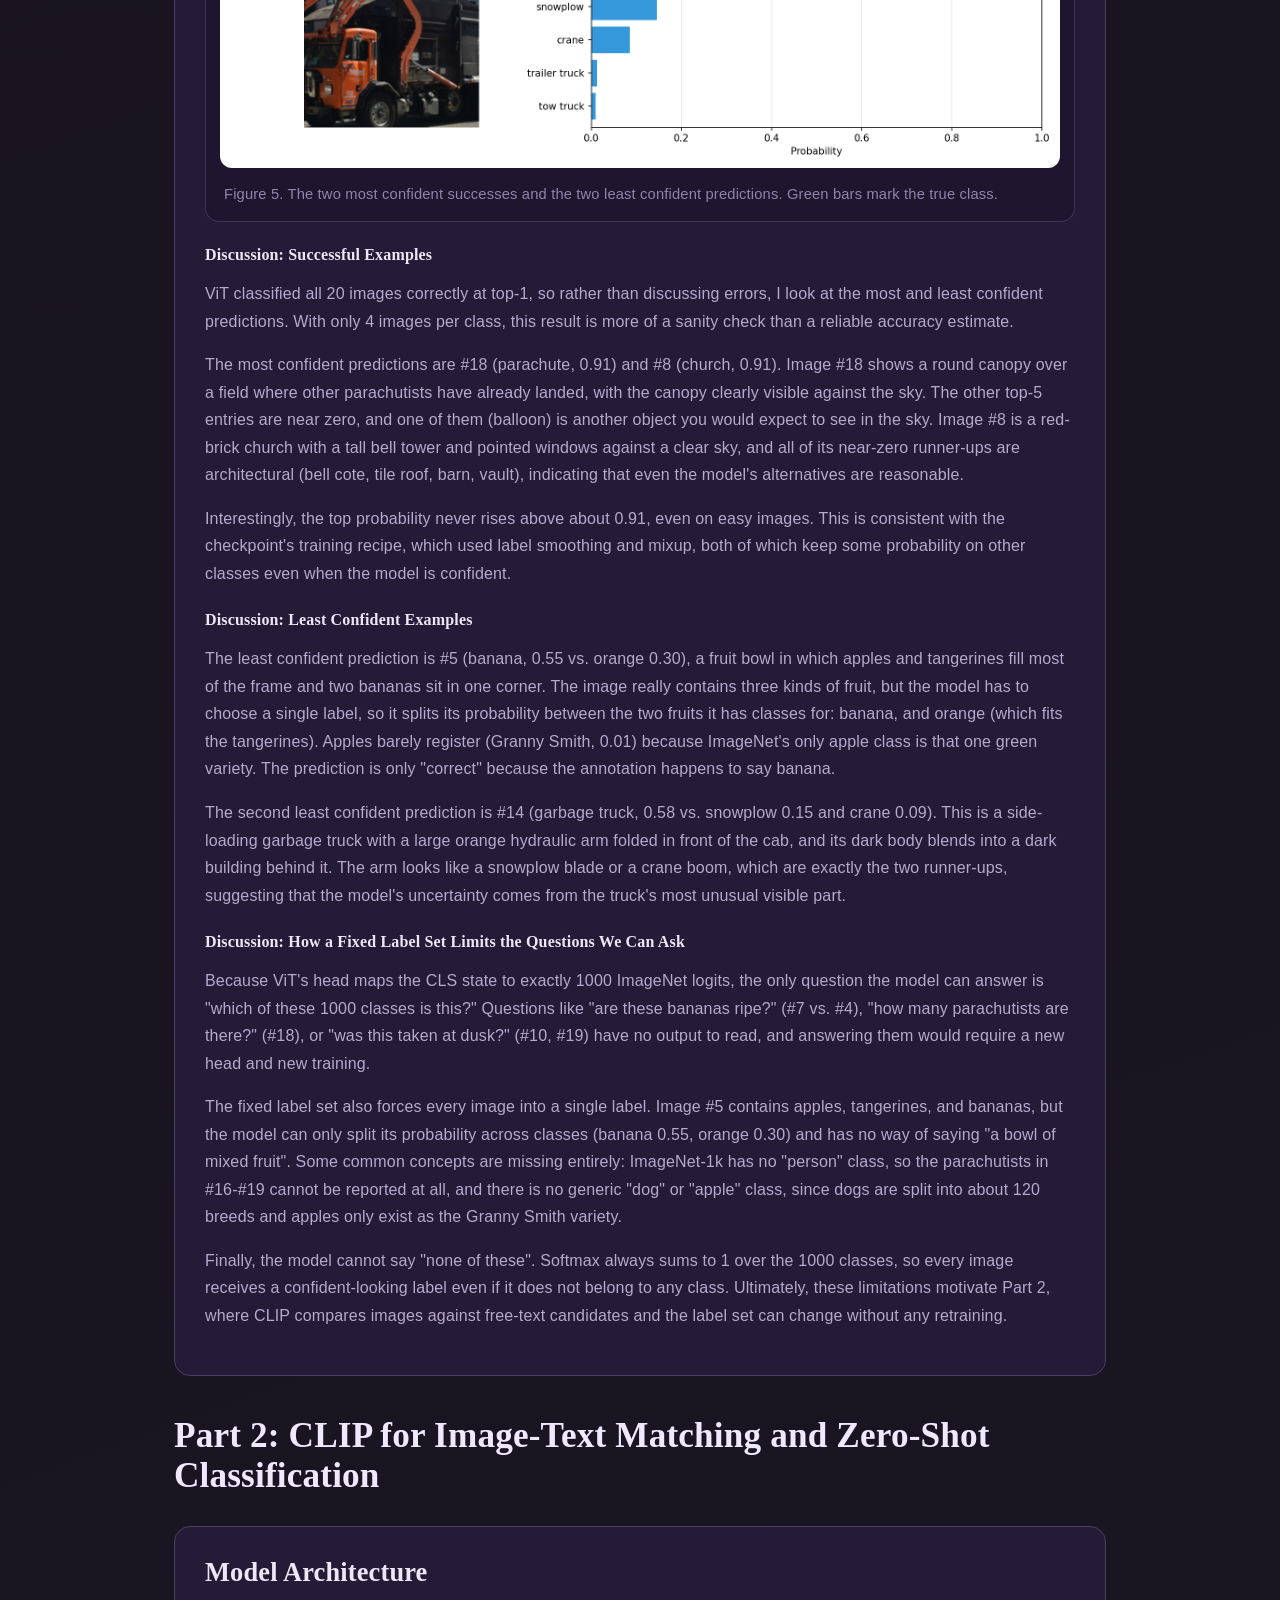
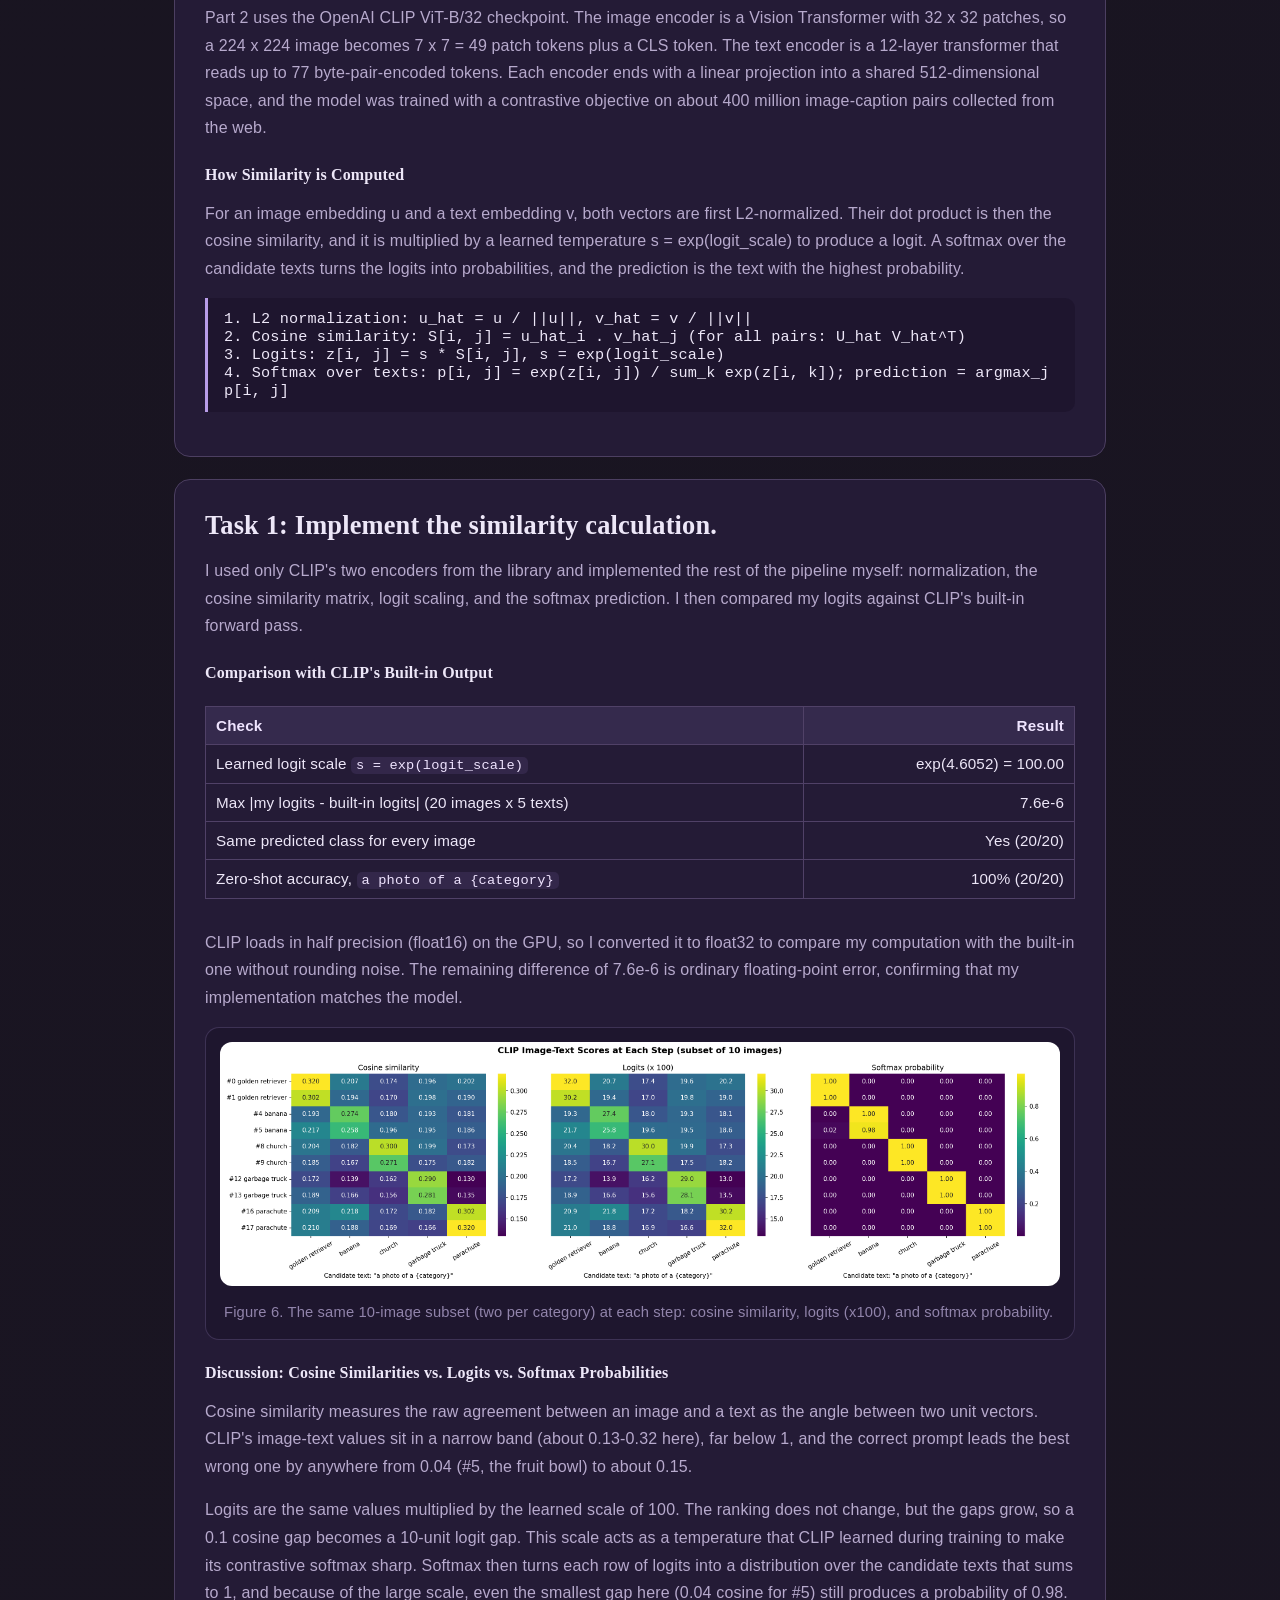
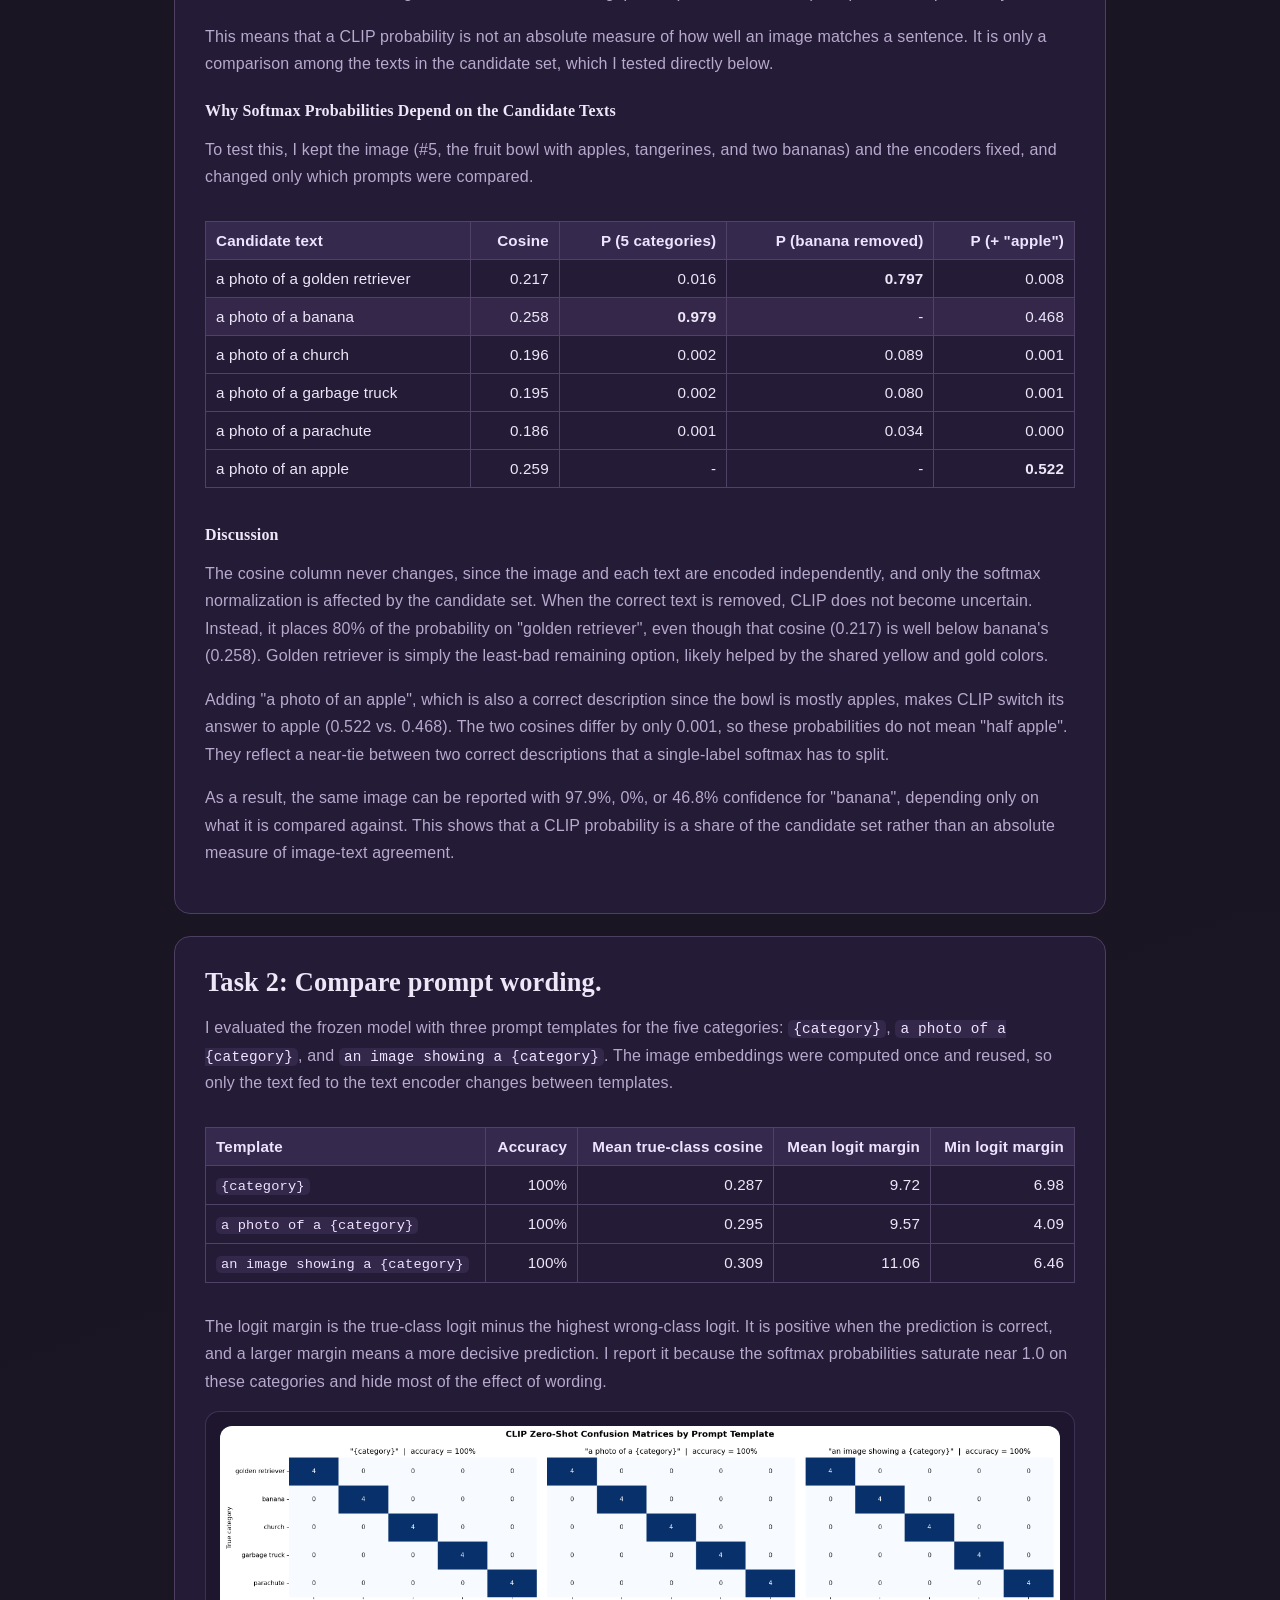
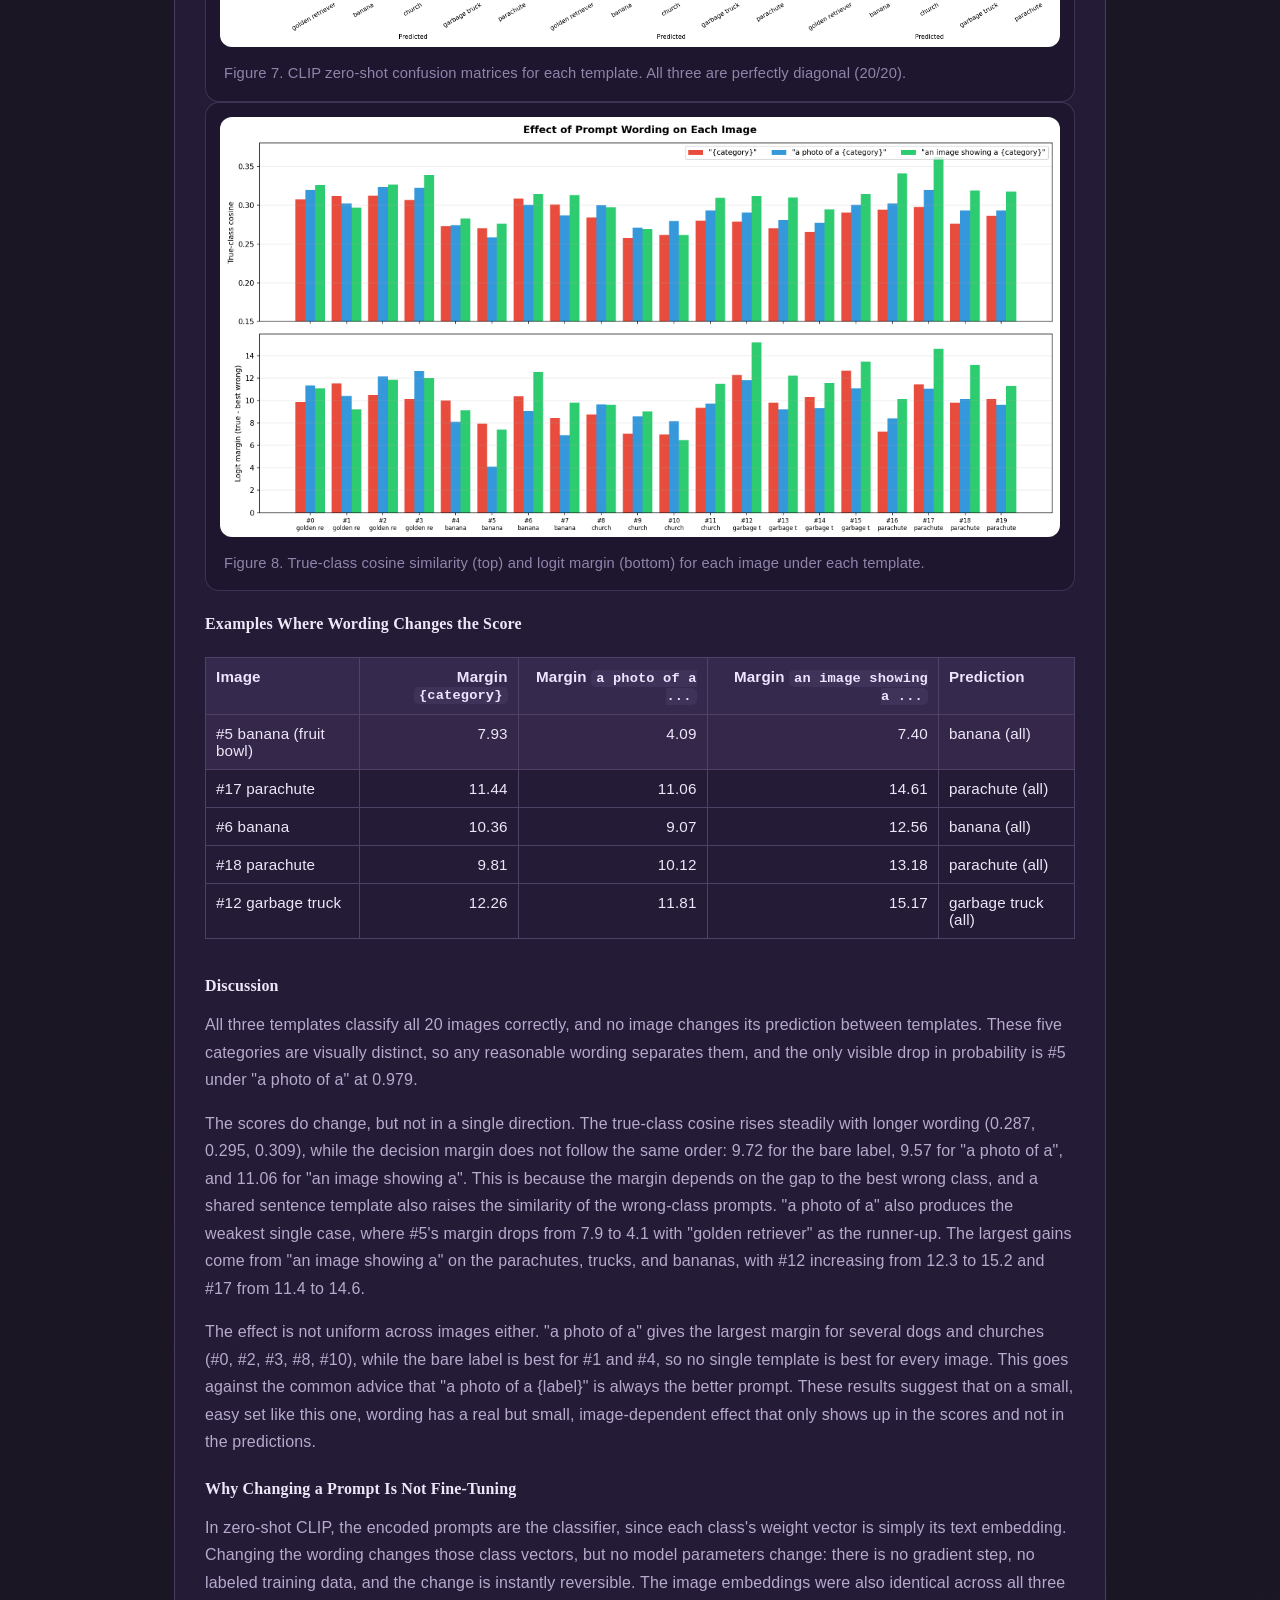
==== commit 34ac79eb: "Add files via upload" ====
--- a/project1/index.html
+++ b/project1/index.html
@@ -25,23 +25,87 @@
     <section class="card lead-card">
         <h2>Objective</h2>
         <p>
-            This project looks at two pretrained models without training or fine-tuning either one.
-            Part 1 opens up a Vision Transformer (ViT): how an image becomes a sequence of patch tokens, and what a
-            classifier with a fixed set of 1000 ImageNet labels can and cannot answer.
-            Part 2 uses CLIP, which compares images with free-text descriptions: I implement its
-            similarity computation, test how prompt wording affects zero-shot classification, and explore which
-            images CLIP considers similar.
-        </p>
-        <p>
-            Both parts use the same collection of 20 images, so the two models can be compared directly.
-            The focus is on understanding the computations and analyzing the results.
-        </p>
-    </section>
-
-    <section class="card">
-        <h2>Setup</h2>
-
-        <h4>Models and Environment</h4>
+            This project explores two pretrained models that sit at the center of modern multimodal learning:
+            a Vision Transformer (ViT) trained for image classification, and CLIP, which learns a shared space for images and text.
+            Neither model is trained or fine-tuned here. Instead, the focus is on understanding how each model processes an image,
+            implementing the computations behind its predictions, and analyzing where its representations work well or struggle.
+        </p>
+        <p>
+            Part 1 looks inside ViT: how an image becomes a sequence of patch tokens, and what a classifier with a fixed set of
+            1000 ImageNet labels can and cannot answer. Part 2 uses CLIP for image-text matching and zero-shot classification,
+            where I implement the similarity calculation myself, compare prompt wordings, and explore which images CLIP considers similar.
+            Both parts use the same 20-image collection, so the two models can be compared directly.
+        </p>
+    </section>
+
+    <section class="card">
+        <h2>How the Models Work</h2>
+
+        <h3>Vision Transformer (ViT)</h3>
+        <p>
+            A Vision Transformer applies the same transformer encoder used for text to images. Rather than sliding convolutional
+            filters over the image, it cuts the image into fixed-size patches and treats each patch like a word in a sentence.
+            Each patch is flattened and projected into an embedding, a learned position embedding is added so the model knows where
+            the patch came from, and a special CLS token is placed at the front of the sequence. After the transformer layers, the
+            final state of the CLS token is passed to a linear classification head, which scores the image against a fixed label set.
+        </p>
+
+        <h3>CLIP</h3>
+        <p>
+            CLIP (Contrastive Language-Image Pre-training) has two separate encoders: one for images and one for text. Both map their
+            input into the same embedding space, and the model is trained so that an image and its caption land close together while
+            mismatched pairs are pushed apart. Because the "labels" are just text, CLIP can classify an image against any set of
+            descriptions written at test time, which is called zero-shot classification. The prediction is simply the text whose
+            embedding is most similar to the image embedding.
+        </p>
+    </section>
+
+    <section class="card">
+        <h2>Model Evaluation</h2>
+        <p>
+            For ViT, I evaluate top-1 and top-5 accuracy over all 1000 ImageNet classes, along with a confusion matrix and the
+            predicted probabilities of the most and least confident examples. For CLIP, I evaluate zero-shot accuracy and confusion
+            matrices for each prompt template. Since CLIP's probabilities saturate near 1.0 on these images, I also look at the
+            cosine similarity of the correct prompt and the logit margin (the gap between the correct prompt and the best wrong one),
+            which show differences that accuracy alone hides.
+        </p>
+
+        <h3>Image Collection</h3>
+        <p>
+            The collection has 20 images, with 4 images from each of 5 categories. Each category is an exact class name in ViT's
+            ImageNet-1k label list, so the mapping between my labels and the model's output is one-to-one.
+        </p>
+        <div class="table-scroll">
+        <table>
+            <thead>
+                <tr><th>Category</th><th class="num">ImageNet index</th><th>WordNet ID</th><th>Image IDs</th></tr>
+            </thead>
+            <tbody>
+                <tr><td>golden retriever</td><td class="num">207</td><td>n02099601</td><td>#0-#3</td></tr>
+                <tr><td>banana</td><td class="num">954</td><td>n07753592</td><td>#4-#7</td></tr>
+                <tr><td>church</td><td class="num">497</td><td>n03028079</td><td>#8-#11</td></tr>
+                <tr><td>garbage truck</td><td class="num">569</td><td>n03417042</td><td>#12-#15</td></tr>
+                <tr><td>parachute</td><td class="num">701</td><td>n03888257</td><td>#16-#19</td></tr>
+            </tbody>
+        </table>
+        </div>
+        <p>
+            All 20 images are photographs from Wikimedia Commons. I only used images under a public domain, CC0, CC BY, or CC BY-SA
+            license so that they can be shared with the code and shown on this page with attribution. Each image had to be a real
+            photograph in which the category object is the main, clearly visible subject. Within each category, I also chose
+            different viewpoints, backgrounds, and conditions (a puppy and adult dogs, ripe and green bananas, a church at dusk,
+            a partly hidden truck) so that not every example would be easy.
+        </p>
+        <p>
+            Of the 20 images, 9 are public domain or CC0, 6 are CC BY, and 5 are CC BY-SA. The author, license, and source page for
+            every image are listed in the <a href="#credits">Image Credits</a> section and in <code>images/credits.csv</code> in the code.
+        </p>
+        <figure>
+            <img src="images/collection.png" alt="Grid of the 20 images: four golden retrievers, four banana photos, four churches, four garbage trucks, four parachutes">
+            <figcaption>Figure 1. The 20-image collection used in both parts. Image IDs (#0-#19) are used throughout this report. Photo credits: see <a href="#credits">Image Credits</a>.</figcaption>
+        </figure>
+
+        <h3>Environment</h3>
         <div class="table-scroll">
         <table>
             <thead>
@@ -58,44 +122,6 @@
             </tbody>
         </table>
         </div>
-
-        <h4>Image Collection</h4>
-        <p>
-            The collection has <strong>20 images: 4 from each of 5 categories</strong>. Each category is an exact class
-            name in the ViT's ImageNet-1k label list, so the label mapping is one-to-one.
-        </p>
-        <div class="table-scroll">
-        <table>
-            <thead>
-                <tr><th>Category</th><th class="num">ImageNet index</th><th>WordNet ID</th><th>Image IDs</th></tr>
-            </thead>
-            <tbody>
-                <tr><td>golden retriever</td><td class="num">207</td><td>n02099601</td><td>#0-#3</td></tr>
-                <tr><td>banana</td><td class="num">954</td><td>n07753592</td><td>#4-#7</td></tr>
-                <tr><td>church</td><td class="num">497</td><td>n03028079</td><td>#8-#11</td></tr>
-                <tr><td>garbage truck</td><td class="num">569</td><td>n03417042</td><td>#12-#15</td></tr>
-                <tr><td>parachute</td><td class="num">701</td><td>n03888257</td><td>#16-#19</td></tr>
-            </tbody>
-        </table>
-        </div>
-        <p>
-            <strong>Source:</strong> all 20 images are photographs from <strong>Wikimedia Commons</strong>, selected with these rules:
-        </p>
-        <ul>
-            <li><strong>License:</strong> public domain, CC0, CC BY, or CC BY-SA only, so the images can be shared and shown with attribution.</li>
-            <li><strong>Content:</strong> a real photograph (no drawings or composites) in which an object from the category is the main, clearly visible subject.</li>
-            <li><strong>Variety:</strong> different viewpoints, backgrounds, and conditions within each category (a puppy and adult dogs, ripe and green bananas, a dusk photo, a partly hidden truck), so not every example is easy.</li>
-        </ul>
-        <p>
-            <strong>Permissions:</strong> 9 images are public domain or CC0, 6 are CC BY, and 5 are CC BY-SA. The author,
-            license, and source page for every image are listed in the <a href="#credits">Image Credits</a> section and in
-            <code>images/credits.csv</code> in the code. The files are the 960-pixel-wide versions served by Commons, with no
-            other changes.
-        </p>
-        <figure>
-            <img src="images/collection.png" alt="Grid of the 20 images: four golden retrievers, four banana photos, four churches, four garbage trucks, four parachutes">
-            <figcaption>Figure 1. The 20-image collection used in both parts. Image IDs (#0-#19) are used throughout this report. Photo credits: see <a href="#credits">Image Credits</a>.</figcaption>
-        </figure>
     </section>
 
     <section class="section-title">
@@ -103,12 +129,26 @@
     </section>
 
     <section class="card">
+        <h3>Model Architecture</h3>
+        <p>
+            Part 1 uses torchvision's ViT-B/16 with the <code>IMAGENET1K_V1</code> weights, trained on ImageNet-1k.
+            The "B/16" means the Base model size with 16 x 16 patches. The patch projection is a convolution with kernel size and
+            stride 16 (<code>conv_proj</code>), which maps each patch to a 768-dimensional token. The resulting sequence of 197 tokens
+            (196 patches plus CLS) passes through 12 transformer encoder layers, each with 12-head self-attention and an MLP block.
+        </p>
+        <p>
+            The classification head is a single linear layer from the 768-dimensional CLS state to 1000 logits, one for each
+            ImageNet class, followed by a softmax. This fixed head is what limits the model to ImageNet's label set, which becomes
+            important in Task 2.
+        </p>
+    </section>
+
+    <section class="card">
         <h3>Task 1: Image patches and model inputs.</h3>
         <p>
-            ViT-B/16 does not look at an image as a grid of pixels. It splits the image into non-overlapping
-            16 x 16 patches and processes them as a sequence of tokens, like words in a sentence.
-            I wrote my own <code>split_into_patches()</code> function, which reshapes a <code>(C, H, W)</code> tensor
-            into <code>(N, C, 16, 16)</code> in row-major order, the same order the model uses.
+            I wrote my own <code>split_into_patches()</code> function, which reshapes a <code>(C, H, W)</code> image tensor into
+            <code>(N, C, 16, 16)</code> non-overlapping patches in row-major order, the same order the model uses. I then traced one
+            image through the input stage of the model to confirm the shapes at each step.
         </p>
 
         <h4>Number of Patches and Sequence Length</h4>
@@ -123,9 +163,6 @@
         </figure>
 
         <h4>Tracing the Input Stage</h4>
-        <p>
-            Running one preprocessed image through the input stage of the model confirms these shapes:
-        </p>
         <div class="table-scroll">
         <table>
             <thead><tr><th>Stage</th><th>Shape</th></tr></thead>
@@ -141,32 +178,31 @@
 
         <h4>Roles of the Input Components</h4>
         <p>
-            <strong>Patch projection:</strong> each 16 x 16 x 3 patch (768 pixel values) is mapped to a 768-dimensional
-            token by a learned linear layer. torchvision implements it as a convolution with kernel size and stride 16, which is
-            mathematically the same as flattening each patch and multiplying it by a learned weight matrix.
-        </p>
-        <p>
-            <strong>Positional embeddings:</strong> self-attention treats its input as an unordered set, so on its own the
-            model would not know where a patch came from. A learned vector for each of the 197 positions is added to its
-            token, so the spatial layout is available to the model.
-        </p>
-        <p>
-            <strong>CLS token:</strong> a learned vector placed at position 0. It contains no image content of its own.
-            Through attention it gathers information from all patches, and its final hidden state is the only input to the
-            classification head.
+            The patch projection maps each 16 x 16 x 3 patch (768 pixel values) to a 768-dimensional token through a learned
+            linear layer. torchvision implements it as a convolution with kernel size and stride 16, which is mathematically the
+            same as flattening each patch and multiplying it by a learned weight matrix.
+        </p>
+        <p>
+            The positional embeddings are needed because self-attention treats its input as an unordered set. Without them, the
+            model would have no way of knowing where a patch came from in the image. A learned vector for each of the 197
+            positions is added to its token, which gives the model access to the spatial layout.
+        </p>
+        <p>
+            The CLS token is a learned vector placed at position 0 that contains no image content of its own. Through attention,
+            it gathers information from all of the patches, and its final hidden state is the only input to the classification head.
         </p>
 
         <h4>My Patch Visualization vs. the Learned Patch Projection</h4>
         <p>
-            My patch function only <em>rearranges pixels</em>. It has no parameters, and each patch is still a small image.
-            The model's patch projection is a <em>learned</em> map. To show the link, I applied <code>conv_proj</code>'s
-            weights by hand to my own patches (flatten, then a matrix multiply). The result matched the model's tokens up
-            to float rounding (maximum difference <code>3.1e-6</code>).
-        </p>
-        <p>
-            To compare the two directly, Figure 3 shows the same image both ways. Each projected token has 768 numbers,
-            which is too many to display, so I compressed every token to its 3 most important directions (PCA) and showed
-            them as an RGB color. Patches with similar colors in the token map are patches the projection treats as similar.
+            My patch function only rearranges pixels. It has no parameters, and each patch is still a small image. The model's patch
+            projection, on the other hand, is a learned map. To show the link between the two, I applied <code>conv_proj</code>'s
+            weights by hand to my own patches (flatten, then a matrix multiply), and the result matched the model's tokens up to
+            float rounding (maximum difference of 3.1e-6).
+        </p>
+        <p>
+            To compare the two directly, Figure 3 shows the same image both ways. Each projected token has 768 numbers, which is too
+            many to display, so I compressed every token to its 3 most important directions (PCA) and showed them as an RGB color.
+            Patches with similar colors in the token map are patches that the projection treats as similar.
         </p>
         <figure>
             <img src="images/p1_token_map.png" alt="Left: the golden retriever image split into a 14 by 14 grid of pixel patches. Right: the same 14 by 14 grid where each cell's color summarizes its 768-number projected token">
@@ -175,25 +211,25 @@
 
         <h4>Discussion</h4>
         <p>
-            The two grids show different things. My patches are still pixels: you can see the fur, nose, and collar.
-            The token map no longer looks like the dog at all, because each cell is now a vector of learned features
-            instead of colors.
-        </p>
-        <p>
-            The token map groups patches by texture more than by pixel color. The smooth, blurry background patches
-            (the greenery at the top and the grass on the left) all get similar muted gray/olive colors, even though their
-            pixels range from dark green to light brown. Patches along the top of the dog's head, where light fur meets the
-            dark background, stand out in strong blues and purples, and patches inside the fur are mostly reds and oranges.
-            The projection mainly responds to edges, contrast, and texture, and everything after this point in the transformer
-            works on these 196 feature vectors, plus the CLS token and positional information, not on the image itself.
+            The two grids show very different things. My patches are still pixels, and the fur, nose, and collar are all visible.
+            The token map no longer looks like the dog at all, since each cell is now a vector of learned features rather than a set
+            of colors.
+        </p>
+        <p>
+            Notably, the token map groups patches by texture more than by pixel color. The smooth, blurry background patches (the
+            greenery at the top and the grass on the left) all receive similar muted gray and olive colors, even though their pixels
+            range from dark green to light brown. Patches along the top of the dog's head, where light fur meets the dark background,
+            stand out in strong blues and purples, while patches inside the fur are mostly reds and oranges. This suggests that the
+            projection mainly responds to edges, contrast, and texture. Everything after this point in the transformer works on these
+            196 feature vectors, plus the CLS token and positional information, rather than on the image itself.
         </p>
     </section>
 
     <section class="card">
         <h3>Task 2: Predictions on a small image collection.</h3>
         <p>
-            Each image was preprocessed with the checkpoint's own transform and classified over all <strong>1000</strong>
-            ImageNet classes. A top-1 prediction counts as correct only if it is exactly the mapped ImageNet class.
+            I preprocessed each image with the checkpoint's own transform and classified it over all 1000 ImageNet classes.
+            A top-1 prediction counts as correct only if it exactly matches the mapped ImageNet class.
         </p>
 
         <h4>Top-5 Predictions</h4>
@@ -250,75 +286,57 @@
             <figcaption>Figure 5. The two most confident successes and the two least confident predictions. Green bars mark the true class.</figcaption>
         </figure>
 
-        <h4>Discussion: Successes</h4>
-        <p>
-            All 20 images are correct at top-1, so the weak cases below are the <em>least confident</em> predictions rather than errors.
-        </p>
-        <p>
-            <strong>#18 parachute (0.91):</strong> a round canopy over a field where other parachutists have already landed.
-            The canopy is clear against the sky. The other top-5 entries are near zero, and one of them (balloon) is another
-            <em>object in the sky</em>.
-        </p>
-        <p>
-            <strong>#8 church (0.91):</strong> a red-brick church with a tall bell tower and pointed windows against a clear sky.
-            All the near-zero runner-ups are architectural (bell cote, tile roof, barn, vault), so even the model's alternatives
-            make sense.
-        </p>
-        <p>
-            Even on easy images, the top probability never rises above about 0.91. That is consistent with the
-            checkpoint's training recipe, which used label smoothing and mixup. Both keep some probability on other classes,
+        <h4>Discussion: Successful Examples</h4>
+        <p>
+            ViT classified all 20 images correctly at top-1, so rather than discussing errors, I look at the most and least confident
+            predictions. With only 4 images per class, this result is more of a sanity check than a reliable accuracy estimate.
+        </p>
+        <p>
+            The most confident predictions are #18 (parachute, 0.91) and #8 (church, 0.91). Image #18 shows a round canopy over a
+            field where other parachutists have already landed, with the canopy clearly visible against the sky. The other top-5
+            entries are near zero, and one of them (balloon) is another object you would expect to see in the sky. Image #8 is a
+            red-brick church with a tall bell tower and pointed windows against a clear sky, and all of its near-zero runner-ups are
+            architectural (bell cote, tile roof, barn, vault), indicating that even the model's alternatives are reasonable.
+        </p>
+        <p>
+            Interestingly, the top probability never rises above about 0.91, even on easy images. This is consistent with the
+            checkpoint's training recipe, which used label smoothing and mixup, both of which keep some probability on other classes
             even when the model is confident.
         </p>
 
         <h4>Discussion: Least Confident Examples</h4>
         <p>
-            <strong>#5 banana (0.55 vs. orange 0.30):</strong> a fruit bowl in which apples and tangerines fill most of the frame
-            and two bananas sit in one corner. The image really contains three kinds of fruit, but the model must pick a single
-            label. It splits its probability between the two fruits it has classes for: banana, and orange (which fits the
-            tangerines). Apples barely register (Granny Smith, 0.01), because ImageNet's only apple class is that one green
-            variety. The prediction is "correct" only because the annotation happens to say banana.
-        </p>
-        <p>
-            <strong>#14 garbage truck (0.58 vs. snowplow 0.15, crane 0.09):</strong> a side-loading garbage truck with a large
-            orange hydraulic arm folded in front of the cab. Its dark body also blends into a dark building behind it. The arm
-            looks like a snowplow blade or a crane boom, which are exactly the two runner-ups, so the model's uncertainty matches
-            the truck's most unusual visible part.
-        </p>
-        <p>
-            Two other images are worth noting. #9, a plain white wooden church on posts with no steeple, gets 0.69, with barn
-            as the runner-up (0.14). #3, a dark red-coated golden retriever whose color could suggest another breed, is still
-            0.86 golden retriever, with Irish setter at only 0.01.
-        </p>
-
-        <h4>How a Fixed Label Set Limits the Questions We Can Ask</h4>
-        <p>
-            The ViT's head is one linear layer from the 768-dimensional CLS state to <strong>1000 fixed ImageNet logits</strong>.
-            That limits what the model can answer:
-        </p>
-        <ul>
-            <li>
-                <strong>It can only answer one question</strong>: "which of these 1000 classes is this?" Questions like "are these
-                bananas ripe?" (#7 green vs. #4 ripe), "how many parachutists are there?" (#18), or "was this taken at dusk?"
-                (#10, #19) have no output to read. Answering them would need a new head and new training.
-            </li>
-            <li>
-                <strong>A multi-object scene gets one label.</strong> #5 shows apples, tangerines, and bananas together, but the
-                output is a single distribution over classes. The model can only split its probability (banana 0.55, orange 0.30);
-                it cannot say "a bowl of mixed fruit".
-            </li>
-            <li>
-                <strong>Common concepts can be missing.</strong> ImageNet-1k has <strong>no "person" class</strong>, so the
-                parachutists in #16-#19 and the soldiers in #18 cannot be reported at all. It has no generic "dog" or "apple"
-                either: dogs are split into about 120 breeds, and apples exist only as the Granny Smith variety.
-            </li>
-            <li>
-                <strong>The model cannot say "none of these".</strong> Softmax always sums to 1 over the 1000 classes, so any image
-                gets a confident-looking label, and a high probability does not mean the image belongs to any class.
-            </li>
-        </ul>
-        <p>
-            Part 2 removes this limit: CLIP compares an image against <strong>free-text</strong> candidates, so the label set can
-            change without any retraining.
+            The least confident prediction is #5 (banana, 0.55 vs. orange 0.30), a fruit bowl in which apples and tangerines fill
+            most of the frame and two bananas sit in one corner. The image really contains three kinds of fruit, but the model has to
+            choose a single label, so it splits its probability between the two fruits it has classes for: banana, and orange (which
+            fits the tangerines). Apples barely register (Granny Smith, 0.01) because ImageNet's only apple class is that one green
+            variety. The prediction is only "correct" because the annotation happens to say banana.
+        </p>
+        <p>
+            The second least confident prediction is #14 (garbage truck, 0.58 vs. snowplow 0.15 and crane 0.09). This is a
+            side-loading garbage truck with a large orange hydraulic arm folded in front of the cab, and its dark body blends into a
+            dark building behind it. The arm looks like a snowplow blade or a crane boom, which are exactly the two runner-ups,
+            suggesting that the model's uncertainty comes from the truck's most unusual visible part.
+        </p>
+
+        <h4>Discussion: How a Fixed Label Set Limits the Questions We Can Ask</h4>
+        <p>
+            Because ViT's head maps the CLS state to exactly 1000 ImageNet logits, the only question the model can answer is "which
+            of these 1000 classes is this?" Questions like "are these bananas ripe?" (#7 vs. #4), "how many parachutists are there?"
+            (#18), or "was this taken at dusk?" (#10, #19) have no output to read, and answering them would require a new head and
+            new training.
+        </p>
+        <p>
+            The fixed label set also forces every image into a single label. Image #5 contains apples, tangerines, and bananas, but
+            the model can only split its probability across classes (banana 0.55, orange 0.30) and has no way of saying "a bowl of
+            mixed fruit". Some common concepts are missing entirely: ImageNet-1k has no "person" class, so the parachutists in
+            #16-#19 cannot be reported at all, and there is no generic "dog" or "apple" class, since dogs are split into about 120
+            breeds and apples only exist as the Granny Smith variety.
+        </p>
+        <p>
+            Finally, the model cannot say "none of these". Softmax always sums to 1 over the 1000 classes, so every image receives a
+            confident-looking label even if it does not belong to any class. Ultimately, these limitations motivate Part 2, where
+            CLIP compares images against free-text candidates and the label set can change without any retraining.
         </p>
     </section>
 
@@ -327,10 +345,19 @@
     </section>
 
     <section class="card">
-        <h3>Task 1: Implement the similarity calculation.</h3>
-        <p>
-            CLIP has separate image and text encoders that map their inputs into a shared 512-dimensional space.
-            I used only the two encoders from the library, and implemented the rest of the pipeline myself:
+        <h3>Model Architecture</h3>
+        <p>
+            Part 2 uses the OpenAI CLIP ViT-B/32 checkpoint. The image encoder is a Vision Transformer with 32 x 32 patches, so a
+            224 x 224 image becomes 7 x 7 = 49 patch tokens plus a CLS token. The text encoder is a 12-layer transformer that reads
+            up to 77 byte-pair-encoded tokens. Each encoder ends with a linear projection into a shared 512-dimensional space, and
+            the model was trained with a contrastive objective on about 400 million image-caption pairs collected from the web.
+        </p>
+
+        <h4>How Similarity is Computed</h4>
+        <p>
+            For an image embedding u and a text embedding v, both vectors are first L2-normalized. Their dot product is then the
+            cosine similarity, and it is multiplied by a learned temperature s = exp(logit_scale) to produce a logit. A softmax over
+            the candidate texts turns the logits into probabilities, and the prediction is the text with the highest probability.
         </p>
         <div class="equation">
             1. L2 normalization:   u_hat = u / ||u||,   v_hat = v / ||v||<br>
@@ -338,6 +365,15 @@
             3. Logits:             z[i, j] = s * S[i, j],   s = exp(logit_scale)<br>
             4. Softmax over texts: p[i, j] = exp(z[i, j]) / sum_k exp(z[i, k]);   prediction = argmax_j p[i, j]
         </div>
+    </section>
+
+    <section class="card">
+        <h3>Task 1: Implement the similarity calculation.</h3>
+        <p>
+            I used only CLIP's two encoders from the library and implemented the rest of the pipeline myself: normalization, the
+            cosine similarity matrix, logit scaling, and the softmax prediction. I then compared my logits against CLIP's built-in
+            forward pass.
+        </p>
 
         <h4>Comparison with CLIP's Built-in Output</h4>
         <div class="table-scroll">
@@ -352,8 +388,9 @@
         </table>
         </div>
         <p>
-            CLIP loads in half precision (float16) on the GPU. I converted it to float32 so that my computation and the built-in
-            one could be compared without rounding noise. The remaining difference is ordinary floating-point error.
+            CLIP loads in half precision (float16) on the GPU, so I converted it to float32 to compare my computation with the
+            built-in one without rounding noise. The remaining difference of 7.6e-6 is ordinary floating-point error, confirming that
+            my implementation matches the model.
         </p>
 
         <figure>
@@ -361,26 +398,27 @@
             <figcaption>Figure 6. The same 10-image subset (two per category) at each step: cosine similarity, logits (x100), and softmax probability.</figcaption>
         </figure>
 
-        <h4>Cosine Similarities vs. Logits vs. Softmax Probabilities</h4>
-        <p>
-            <strong>Cosine similarity</strong> measures raw image-text agreement: the angle between two unit vectors. CLIP's
-            image-text values sit in a narrow band (about 0.13-0.32 here), far below 1. The correct prompt leads the best wrong one
+        <h4>Discussion: Cosine Similarities vs. Logits vs. Softmax Probabilities</h4>
+        <p>
+            Cosine similarity measures the raw agreement between an image and a text as the angle between two unit vectors. CLIP's
+            image-text values sit in a narrow band (about 0.13-0.32 here), far below 1, and the correct prompt leads the best wrong one
             by anywhere from 0.04 (#5, the fruit bowl) to about 0.15.
         </p>
         <p>
-            <strong>Logits</strong> are the same numbers multiplied by the learned scale <code>s = 100</code>. The ranking is
-            unchanged, but the gaps grow: a 0.1 cosine gap becomes a 10-unit logit gap. The scale is a temperature that CLIP learned
-            during training to make its contrastive softmax sharp.
-        </p>
-        <p>
-            <strong>Softmax probabilities</strong> turn each row of logits into a distribution over the <em>candidate texts</em> that
-            sums to 1. Because of the large scale, even the smallest gap here (0.04 cosine for #5) still gives 0.98 probability.
+            Logits are the same values multiplied by the learned scale of 100. The ranking does not change, but the gaps grow, so a
+            0.1 cosine gap becomes a 10-unit logit gap. This scale acts as a temperature that CLIP learned during training to make its
+            contrastive softmax sharp. Softmax then turns each row of logits into a distribution over the candidate texts that sums to 1,
+            and because of the large scale, even the smallest gap here (0.04 cosine for #5) still produces a probability of 0.98.
+        </p>
+        <p>
+            This means that a CLIP probability is not an absolute measure of how well an image matches a sentence. It is only a
+            comparison among the texts in the candidate set, which I tested directly below.
         </p>
 
         <h4>Why Softmax Probabilities Depend on the Candidate Texts</h4>
         <p>
-            To test this directly, I kept the image (#5, the fruit bowl with apples, tangerines, and two bananas) and the encoders
-            fixed, and changed only which prompts were compared:
+            To test this, I kept the image (#5, the fruit bowl with apples, tangerines, and two bananas) and the encoders fixed, and
+            changed only which prompts were compared.
         </p>
         <div class="table-scroll">
         <table>
@@ -397,34 +435,32 @@
             </tbody>
         </table>
         </div>
-        <p>
-            The cosine column never changes, because the image and each text are encoded independently. Only the softmax
-            normalization changes:
-        </p>
-        <ul>
-            <li>
-                <strong>Removing the correct text</strong> does not make CLIP uncertain. It puts 80% on <strong>"golden retriever"</strong>,
-                even though that cosine (0.217) is well below banana's (0.258). Golden retriever is simply the least-bad remaining
-                option, plausibly helped by the shared yellow and gold colors.
-            </li>
-            <li>
-                <strong>Adding "a photo of an apple"</strong>, which is also correct (the bowl is mostly apples), makes CLIP
-                <em>switch</em> its answer to apple, 0.522 vs. 0.468. The two cosines differ by only 0.001. The probabilities do not
-                mean "half apple". They reflect a near-tie between two correct descriptions that a single-label softmax has to split.
-            </li>
-        </ul>
-        <p>
-            The same image can therefore be reported with 97.9%, 0%, or 46.8% confidence for "banana", depending only on what it is
-            compared against. A CLIP probability is a share of the candidate set, not an absolute measure of how well an image
-            matches a sentence.
+
+        <h4>Discussion</h4>
+        <p>
+            The cosine column never changes, since the image and each text are encoded independently, and only the softmax
+            normalization is affected by the candidate set. When the correct text is removed, CLIP does not become uncertain. Instead,
+            it places 80% of the probability on "golden retriever", even though that cosine (0.217) is well below banana's (0.258).
+            Golden retriever is simply the least-bad remaining option, likely helped by the shared yellow and gold colors.
+        </p>
+        <p>
+            Adding "a photo of an apple", which is also a correct description since the bowl is mostly apples, makes CLIP switch its
+            answer to apple (0.522 vs. 0.468). The two cosines differ by only 0.001, so these probabilities do not mean "half apple".
+            They reflect a near-tie between two correct descriptions that a single-label softmax has to split.
+        </p>
+        <p>
+            As a result, the same image can be reported with 97.9%, 0%, or 46.8% confidence for "banana", depending only on what it is
+            compared against. This shows that a CLIP probability is a share of the candidate set rather than an absolute measure of
+            image-text agreement.
         </p>
     </section>
 
     <section class="card">
         <h3>Task 2: Compare prompt wording.</h3>
         <p>
-            I evaluated the frozen model with three prompt templates for the five categories. The image embeddings were computed
-            once and reused, so only the text fed to the text encoder changes.
+            I evaluated the frozen model with three prompt templates for the five categories: <code>{category}</code>,
+            <code>a photo of a {category}</code>, and <code>an image showing a {category}</code>. The image embeddings were computed
+            once and reused, so only the text fed to the text encoder changes between templates.
         </p>
 
         <div class="table-scroll">
@@ -440,9 +476,9 @@
         </table>
         </div>
         <p>
-            The <strong>logit margin</strong> is the true-class logit minus the highest wrong-class logit. It is positive when
-            the prediction is correct, and larger means more decisive. I report it because the softmax probabilities saturate
-            near 1.0 on these categories and hide most of the effect of wording.
+            The logit margin is the true-class logit minus the highest wrong-class logit. It is positive when the prediction is
+            correct, and a larger margin means a more decisive prediction. I report it because the softmax probabilities saturate near
+            1.0 on these categories and hide most of the effect of wording.
         </p>
 
         <figure>
@@ -473,32 +509,33 @@
 
         <h4>Discussion</h4>
         <p>
-            <strong>No prediction changes.</strong> All three templates classify all 20 images correctly. These five categories are
-            visually distinct, so any reasonable wording separates them. The only visible probability dip is #5 under
-            "a photo of a", at 0.979.
-        </p>
-        <p>
-            <strong>The scores change, but not in one direction.</strong> The true-class cosine rises steadily with longer wording
-            (0.287, 0.295, 0.309), but the decision margin does not follow: 9.72 for the bare label, <strong>9.57</strong> for
-            "a photo of a", and 11.06 for "an image showing a". The margin depends on the <em>gap</em> to the best wrong class,
-            and a shared sentence template raises the similarity of the wrong-class prompts as well. "a photo of a" also produces the
-            weakest single case: #5's margin falls from 7.9 to 4.1, with "golden retriever" as the runner-up. The largest gains
-            come from "an image showing a" on parachutes, trucks, and bananas (#12: 12.3 to 15.2; #17: 11.4 to 14.6).
-        </p>
-        <p>
-            <strong>The effect is not uniform.</strong> "a photo of a" gives the largest margin for several dogs and churches
-            (#0, #2, #3, #8, #10), while the bare label is best for #1 and #4. No template is best for every image. This differs
-            from the common advice that "a photo of a {label}" is always the better prompt. On this small, easy set, wording has a
-            real but small, image-dependent effect that shows up only in the scores.
+            All three templates classify all 20 images correctly, and no image changes its prediction between templates. These five
+            categories are visually distinct, so any reasonable wording separates them, and the only visible drop in probability is
+            #5 under "a photo of a" at 0.979.
+        </p>
+        <p>
+            The scores do change, but not in a single direction. The true-class cosine rises steadily with longer wording (0.287,
+            0.295, 0.309), while the decision margin does not follow the same order: 9.72 for the bare label, 9.57 for "a photo of a",
+            and 11.06 for "an image showing a". This is because the margin depends on the gap to the best wrong class, and a shared
+            sentence template also raises the similarity of the wrong-class prompts. "a photo of a" also produces the weakest single
+            case, where #5's margin drops from 7.9 to 4.1 with "golden retriever" as the runner-up. The largest gains come from
+            "an image showing a" on the parachutes, trucks, and bananas, with #12 increasing from 12.3 to 15.2 and #17 from 11.4 to 14.6.
+        </p>
+        <p>
+            The effect is not uniform across images either. "a photo of a" gives the largest margin for several dogs and churches
+            (#0, #2, #3, #8, #10), while the bare label is best for #1 and #4, so no single template is best for every image. This goes
+            against the common advice that "a photo of a {label}" is always the better prompt. These results suggest that on a small,
+            easy set like this one, wording has a real but small, image-dependent effect that only shows up in the scores and not in
+            the predictions.
         </p>
 
         <h4>Why Changing a Prompt Is Not Fine-Tuning</h4>
         <p>
-            In zero-shot CLIP, the encoded prompts <em>are</em> the classifier: each class's weight vector is its text embedding.
-            Changing the wording changes those class vectors, but no model parameter changes. There is no gradient step and no
-            labeled training data, and the change is instantly reversible. The image embeddings were identical across all three
-            templates. Fine-tuning would update the encoder weights by gradient descent on labeled examples. That changes the
-            representation of every input, needs data and compute, and can overfit or weaken the model's general zero-shot ability.
+            In zero-shot CLIP, the encoded prompts are the classifier, since each class's weight vector is simply its text embedding.
+            Changing the wording changes those class vectors, but no model parameters change: there is no gradient step, no labeled
+            training data, and the change is instantly reversible. The image embeddings were also identical across all three templates.
+            Fine-tuning, on the other hand, updates the encoder weights through gradient descent on labeled examples. This changes the
+            representation of every input, requires data and compute, and can overfit or weaken the model's general zero-shot ability.
         </p>
 
         <h4>Comparison with Part 1</h4>
@@ -518,27 +555,17 @@
         </table>
         </div>
         <p>
-            Both models are perfect here, but the numbers measure different tasks, so they should not be read as a tie or a ranking:
-        </p>
-        <ul>
-            <li>
-                <strong>Different candidate sets:</strong> ViT chooses among 1000 classes, while CLIP here only chooses among 5 texts,
-                which is a much easier problem. The difference shows in confidence rather than accuracy: ViT gives #5 only 0.55
-                because it can also choose "orange", while CLIP is not offered any other fruit.
-            </li>
-            <li>
-                <strong>Different training objectives and data:</strong> ViT-B/16 was trained with a supervised classification loss
-                on 1.28M labeled ImageNet images. CLIP was trained with a contrastive image-text objective on about 400M web
-                image-caption pairs, and never saw ImageNet's label list as a training target. These Commons photos are public web
-                images, so it is unknown whether either training set contains them or near-copies.
-            </li>
-            <li>
-                <strong>Sample size:</strong> 20 images are far too few to tell the models apart.
-            </li>
-        </ul>
-        <p>
-            The experiment shows that both models handle these clear, typical examples well. It is not evidence that either model
-            is generally better.
+            Both models are perfect on this collection, but the two numbers measure different tasks and should not be read as a tie
+            or a ranking. ViT chooses among 1000 classes, while CLIP here only chooses among 5 texts, which is a much easier problem.
+            The difference shows up in confidence rather than accuracy: ViT gives #5 only 0.55 because it can also choose "orange",
+            while CLIP is never offered another fruit.
+        </p>
+        <p>
+            The models were also trained very differently. ViT-B/16 was trained with a supervised classification loss on 1.28M labeled
+            ImageNet images, while CLIP was trained with a contrastive image-text objective on about 400M web image-caption pairs and
+            never saw ImageNet's label list as a training target. Since these Commons photos are public web images, it is unknown
+            whether either training set contains them or near-copies. With only 20 images, this experiment shows that both models
+            handle clear, typical examples well, but it is not evidence that either model is generally better.
         </p>
     </section>
 
@@ -546,7 +573,8 @@
         <h3>Task 3: Explore the representation space.</h3>
         <p>
             I computed the image-image cosine similarity matrix from the normalized CLIP image embeddings
-            (<code>U_hat U_hat^T</code>). Images are ordered by category, so the matrix is grouped into 4 x 4 blocks.
+            (<code>U_hat U_hat^T</code>). The images are ordered by category, so the matrix is grouped into 4 x 4 blocks, one for each
+            category.
         </p>
 
         <figure>
@@ -570,8 +598,8 @@
         </table>
         </div>
         <p>
-            Diagonal entries exclude each image's similarity with itself. Mean within-category similarity is <strong>0.734</strong>;
-            mean across-category similarity is <strong>0.444</strong>.
+            Diagonal entries exclude each image's similarity with itself. The mean within-category similarity is 0.734, compared to a
+            mean across-category similarity of 0.444.
         </p>
 
         <figure class="narrow">
@@ -579,62 +607,62 @@
             <figcaption>Figure 10. The most and least similar same-category pairs, and the three most similar cross-category pairs.</figcaption>
         </figure>
 
-        <h4>Discussion: Category Is the Dominant Structure</h4>
-        <p>
-            The heatmap has a clear block-diagonal pattern, and <strong>every image's nearest neighbor is in its own category</strong>
-            (20/20). In these examples, CLIP's image embedding is organized first by the main object.
-        </p>
-
         <h4>Discussion: Similarity Within a Category</h4>
         <p>
-            <strong>Golden retriever (0.82), parachute (0.80), and banana (0.79)</strong> are the tightest blocks. The most similar
-            pair overall is #0 / #2 (0.88), two adult golden retrievers outdoors with the same coat color. Ripe bananas at a
-            market (#4) and green bananas still on the plant (#7) score 0.84, so CLIP groups them by object despite the different
-            color. The one parachute photographed from the ground among landed soldiers (#18) is the least similar to the other
-            three, which are canopies in open sky (0.71-0.79).
-        </p>
-        <p>
-            <strong>Garbage truck (0.65) and church (0.60)</strong> are the loosest blocks. The partly hidden blue truck behind bushes
-            and snow (#15) is only 0.55-0.65 similar to the other trucks. The churches vary most: the least similar same-category pair
-            is #9 (a plain white wooden church in a forest) vs. #10 (an ornate Baroque facade at dusk) at <strong>0.44</strong>,
-            which is lower than the top cross-category pairs. #9 is also the most isolated image overall, down to 0.29 with #13.
-            Material, style, lighting, and setting all pull same-category images apart.
+            The heatmap shows a clear block-diagonal pattern, and every image's nearest neighbor is in its own category (20/20),
+            indicating that CLIP's image embeddings are organized first by the main object.
+        </p>
+        <p>
+            Golden retriever (0.82), parachute (0.80), and banana (0.79) form the tightest blocks. The most similar pair overall is
+            #0 and #2 (0.88), two adult golden retrievers outdoors with the same coat color. Ripe bananas at a market (#4) and green
+            bananas still on the plant (#7) score 0.84, so CLIP groups them by object despite the difference in color. The one
+            parachute photographed from the ground among landed soldiers (#18) is the least similar to the other three, which all show
+            canopies in open sky (0.71-0.79).
+        </p>
+        <p>
+            Garbage truck (0.65) and church (0.60) are the loosest blocks. The partly hidden blue truck behind bushes and snow (#15) is
+            only 0.55-0.65 similar to the other trucks. The churches vary the most, and their least similar pair is #9 (a plain white
+            wooden church in a forest) and #10 (an ornate Baroque facade at dusk) at 0.44, which is lower than the top cross-category
+            pairs. Image #9 is also the most isolated image overall, dropping to 0.29 with #13. This suggests that material, style,
+            lighting, and setting all pull same-category images apart.
         </p>
 
         <h4>Discussion: Unexpected Cross-Category Similarity</h4>
         <p>
-            The most similar cross-category pairs are #2 and #0 (golden retrievers) with #19 (a parachutist at sunset), at 0.63 and
-            0.58, and #3 (the dark red golden retriever on a warm yellow background) with #5 (the fruit bowl) at 0.57. These pairs
-            share no object or background. What they share is a <strong>warm golden/orange palette</strong>. The same pattern appears
-            in the category averages: golden retriever and banana, both dominated by yellow and gold, are the most similar pair of
-            categories (0.53). Churches are the least similar to everything (about 0.40-0.42).
-        </p>
-
-        <h4>What CLIP's Representation Captures</h4>
-        <p>
-            In these examples, CLIP mainly encodes <em>what the main object is</em>. That fits training to match captions, which
-            usually name the main subject. Beyond that, it also encodes <em>how the scene looks</em>: color palette, lighting,
-            viewpoint, and how much of the frame the object fills. With only four images per category, these are observations
-            about this collection rather than general claims.
-        </p>
-    </section>
-
-    <section class="card">
-        <h2>Summary</h2>
-        <p>
-            ViT-B/16 converts a 224 x 224 image into 196 patch tokens plus a CLS token. Its learned patch projection turns each patch into
-            768 learned features that group patches by edges and texture rather than by pixel color. On 20 Wikimedia Commons photos it reached 100% top-1 accuracy over 1000
-            classes. Its least confident cases, though, show the limits of a fixed label set: a three-fruit bowl forced into one label
-            (banana 0.55 vs. orange 0.30), and a truck whose arm looks like a snowplow. It also has no way to report the people in
-            the parachute photos.
+            The most similar cross-category pairs are #2 and #0 (golden retrievers) with #19 (a parachutist at sunset) at 0.63 and 0.58,
+            and #3 (the dark red golden retriever on a warm yellow background) with #5 (the fruit bowl) at 0.57. These pairs share no
+            object or background, but they do share a warm golden and orange color palette. The same pattern appears in the category
+            averages, where golden retriever and banana, both dominated by yellow and gold, are the most similar pair of categories
+            (0.53), while churches are the least similar to everything (about 0.40-0.42).
+        </p>
+        <p>
+            Ultimately, CLIP's representation in these examples mainly captures what the main object is, which makes sense for a model
+            trained to match captions that usually name the main subject. Beyond that, it also captures how the scene looks, including
+            color palette, lighting, viewpoint, and how much of the frame the object fills. With only four images per category, these
+            are observations about this collection rather than general claims.
+        </p>
+    </section>
+
+    <section class="card">
+        <h2>Conclusion</h2>
+        <p>
+            This project demonstrates how differently a fixed-label classifier and a vision-language model approach the same images.
+            ViT-B/16 converts a 224 x 224 image into 196 patch tokens plus a CLS token, and its learned patch projection groups patches
+            by edges and texture rather than by pixel color. It classified all 20 images correctly over 1000 classes, but its least
+            confident cases revealed the limits of a fixed label set: a three-fruit bowl forced into a single label, and no way to report
+            the people in the parachute photos.
         </p>
         <p>
             For CLIP, my implementation of normalization, cosine similarity, logit scaling, and softmax matched the built-in output to
-            about 1e-5. CLIP classified all 20 images correctly with every prompt template. Wording changed the decision margins
-            without changing any weights, but not consistently in favor of "a photo of a". Its probabilities depend entirely on the
-            candidate set: removing "banana" moved 80% of the probability to "golden retriever", and adding "apple" flipped the answer
-            on a near-tie. In the image embedding space, category is the dominant structure (20/20 nearest neighbors in the same
-            class), with color, lighting, and viewpoint shaping similarity within and across categories.
+            about 1e-5, and CLIP also classified all 20 images correctly with every prompt template. Prompt wording changed the decision
+            margins without changing any weights, but not consistently in favor of "a photo of a". CLIP's probabilities depend entirely
+            on the candidate set, with the removal of "banana" moving 80% of the probability to "golden retriever" and the addition of
+            "apple" flipping the answer on a near-tie. In the image embedding space, category is the dominant structure, with color,
+            lighting, and viewpoint shaping similarity within and across categories.
+        </p>
+        <p>
+            Possibilities for further work could include a larger and harder image collection, where prompt wording and candidate sets
+            would be more likely to change predictions, or a controlled study of what CLIP's representation misses beyond the main object.
         </p>
     </section>
 
